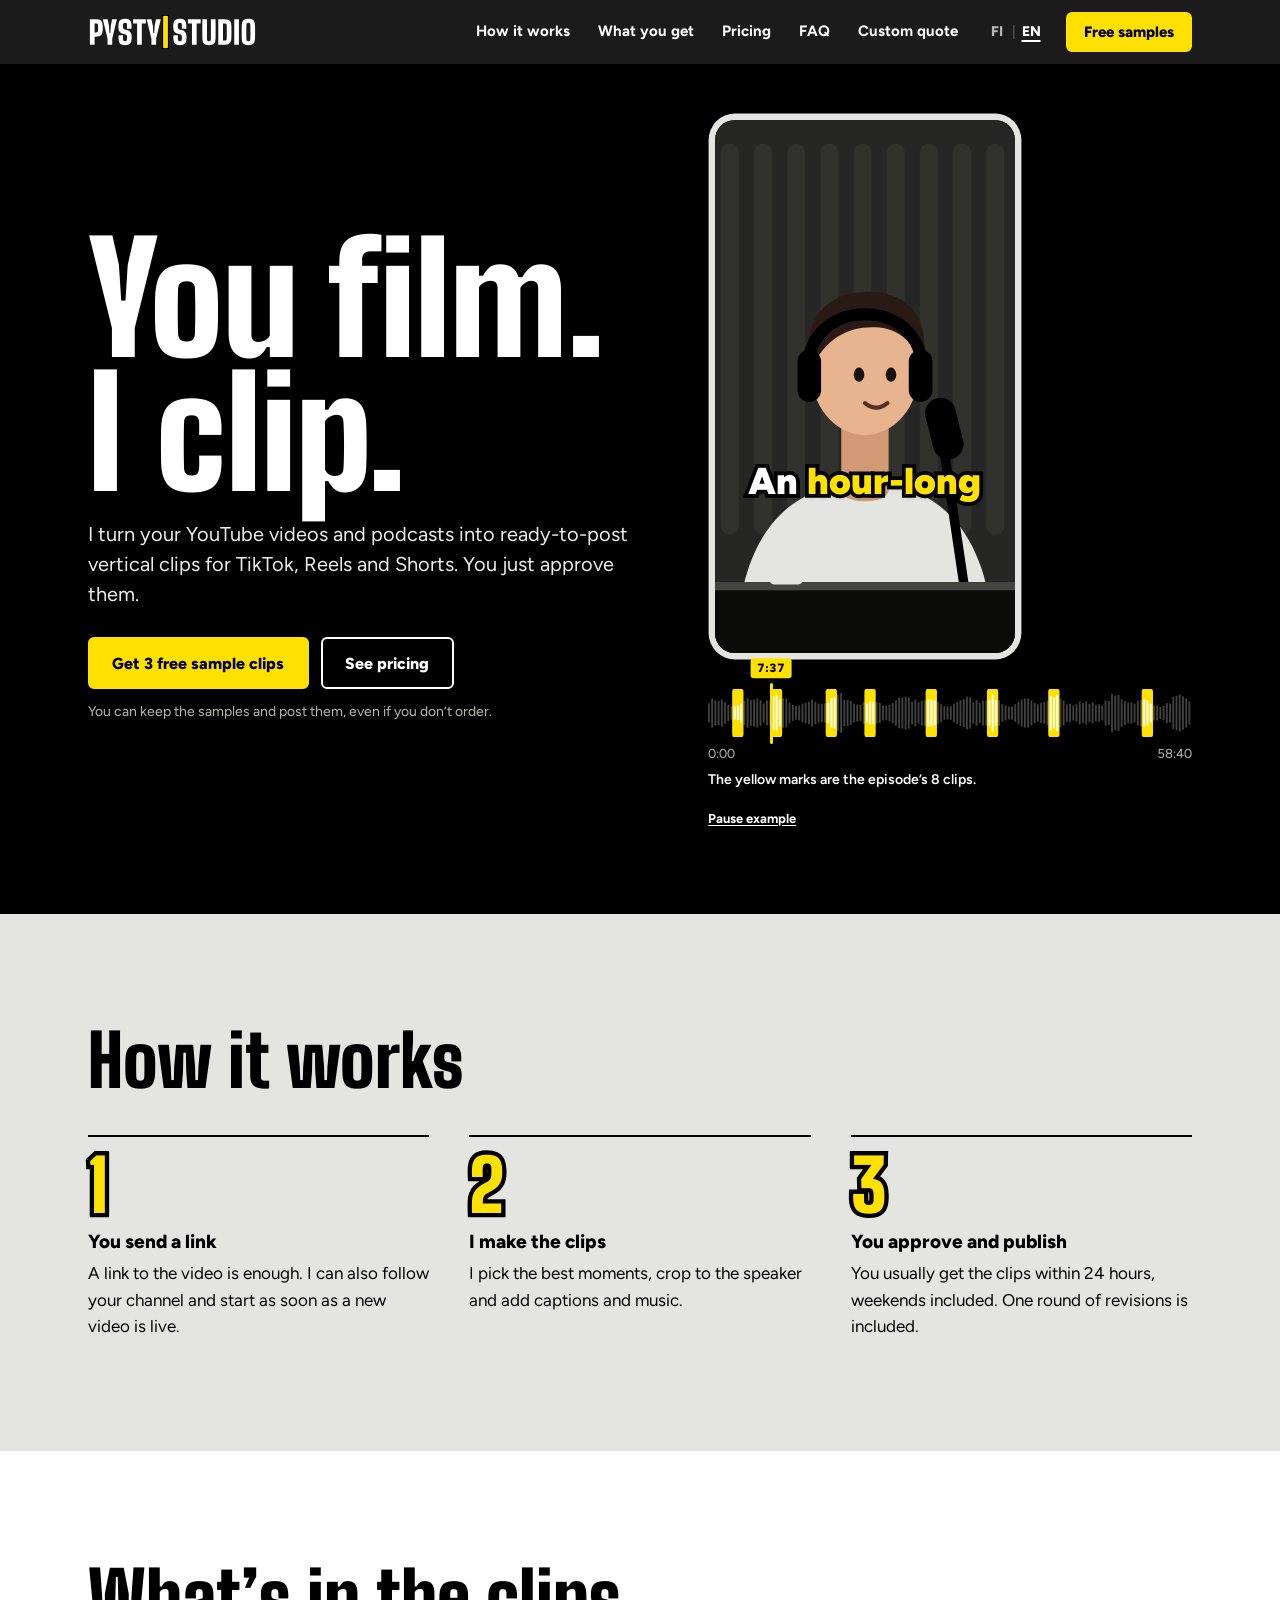
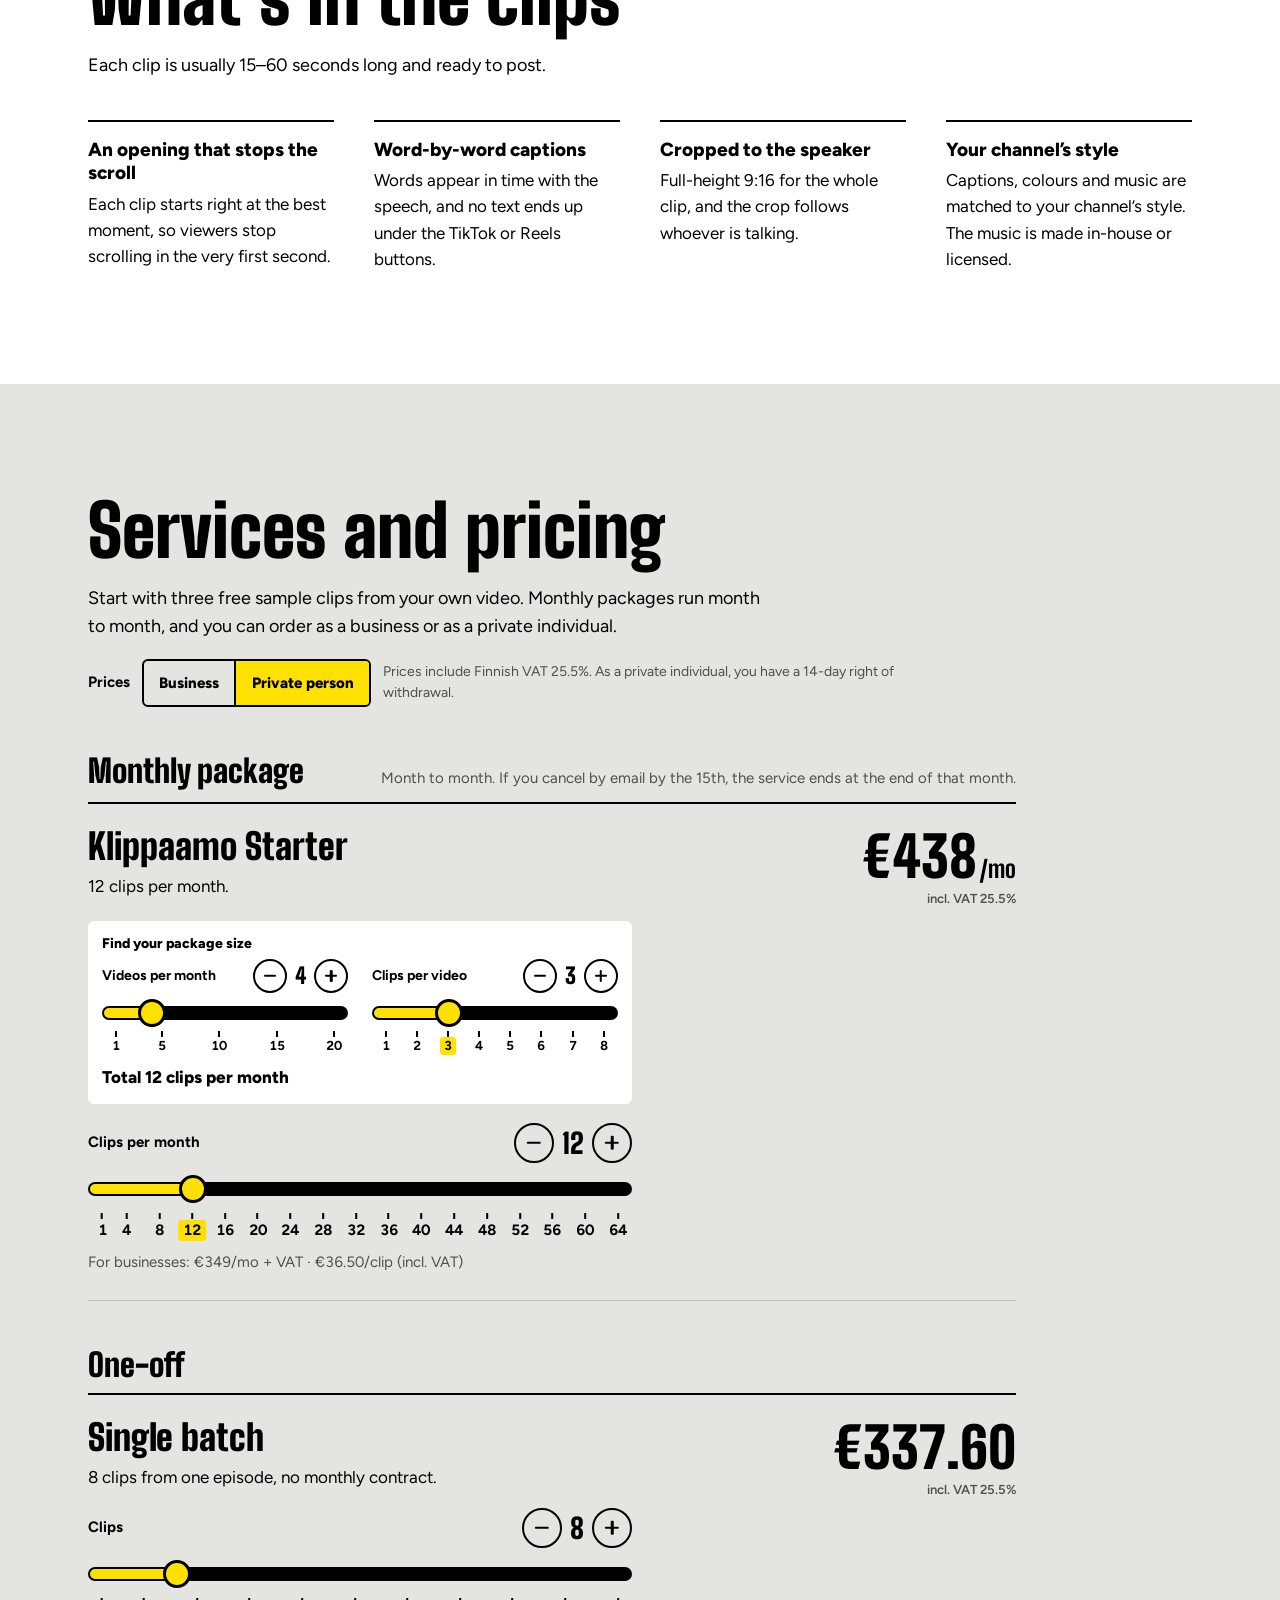
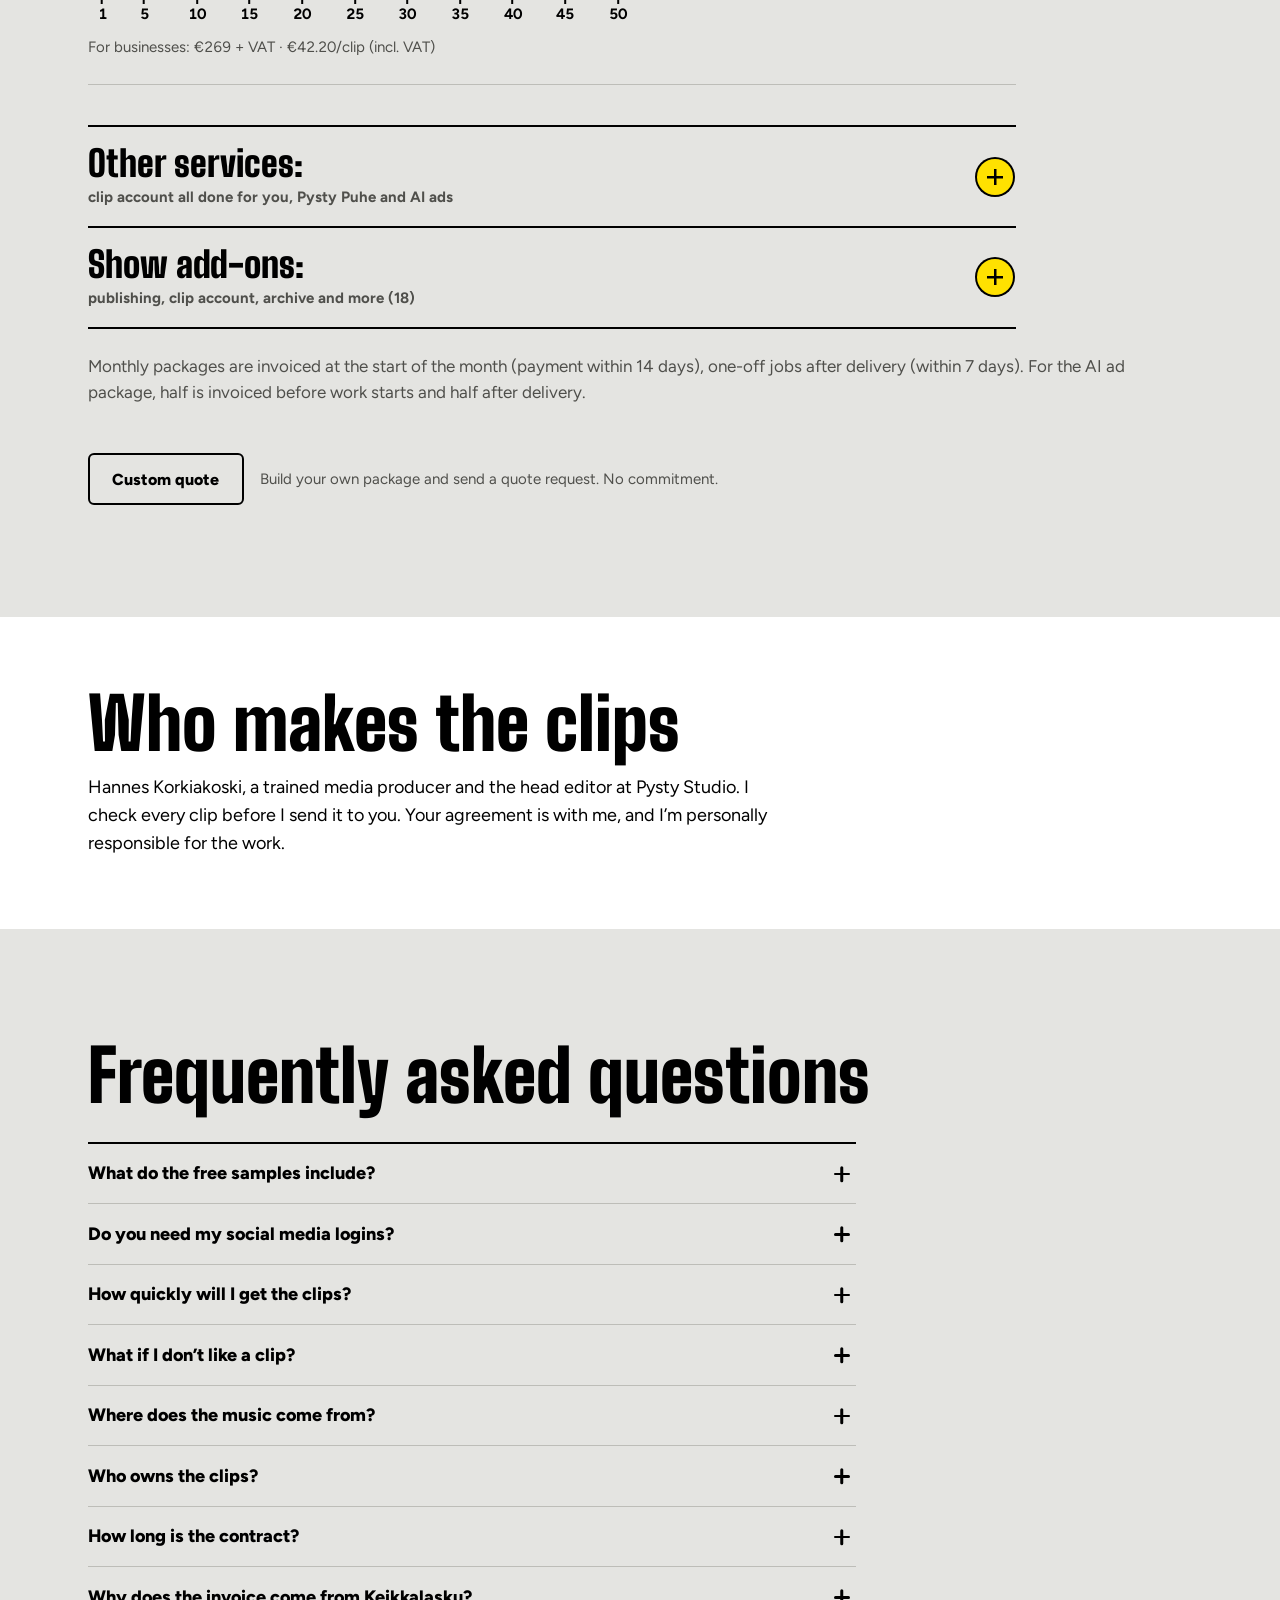
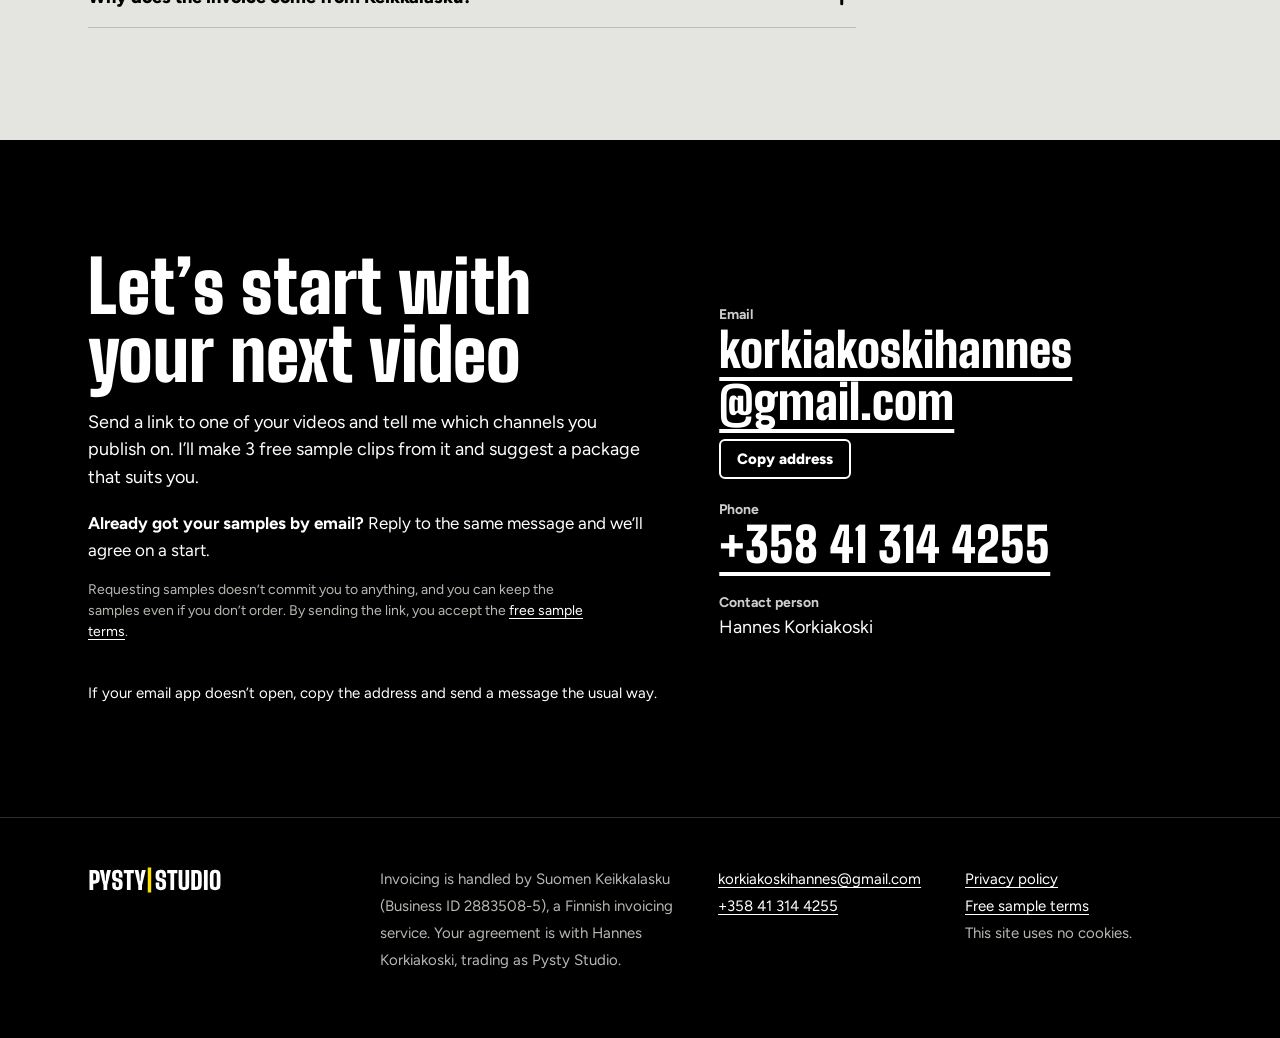
==== en/index.html @ 0f851d96 "Etusivun otsikko: Sinä kuvaat. Minä klippaan. / You film. I clip. (Hanneksen valinta); ingressi, jak" ====
<!doctype html>
<html lang="en">
<head>
  <meta charset="utf-8">
  <meta name="viewport" content="width=device-width, initial-scale=1">
  <title>Pysty Studio – vertical clips from long videos and podcasts</title>
  <meta name="description" content="Pysty Studio turns YouTube videos and podcasts into ready-to-post 9:16 clips for TikTok, Reels and Shorts. Get 3 free sample clips.">
  <!-- Hakukoneet ja somejaot. Osoitteet vaihtuvat, jos sivulle tulee oma verkkotunnus (ks. README.md). -->
  <link rel="canonical" href="https://pystystudio.fi/en/">
  <meta property="og:type" content="website">
  <meta property="og:site_name" content="Pysty Studio">
  <meta property="og:url" content="https://pystystudio.fi/en/">
  <meta property="og:title" content="Pysty Studio – you film, I clip">
  <meta property="og:description" content="Ready-to-post vertical clips from YouTube videos and podcasts for TikTok, Reels and Shorts. Get 3 free sample clips.">
  <meta property="og:locale" content="en_US">
  <meta property="og:locale:alternate" content="fi_FI">
  <meta property="og:image" content="https://pystystudio.fi/assets/jakokuva-en.png">
  <meta property="og:image:type" content="image/png">
  <meta property="og:image:width" content="1200">
  <meta property="og:image:height" content="630">
  <meta property="og:image:alt" content="Pysty Studio: You film. I clip. 3 free sample clips.">
  <meta name="twitter:card" content="summary_large_image">
  <meta name="theme-color" content="#000000">
  <!-- Kieliversiot: suomi (oletus) ja englanti. -->
  <link rel="alternate" hreflang="fi" href="https://pystystudio.fi/">
  <link rel="alternate" hreflang="en" href="https://pystystudio.fi/en/">
  <link rel="alternate" hreflang="x-default" href="https://pystystudio.fi/">
  <link rel="icon" href="../assets/apple-touch-icon.png" type="image/png" sizes="180x180">
  <link rel="icon" href="../assets/favicon.svg" type="image/svg+xml">
  <link rel="apple-touch-icon" href="../assets/apple-touch-icon.png">
  <!-- Fontit tulevat Google Fontsista. Omalle palvelimelle siirto: ks. README.md -->
  <link rel="preconnect" href="https://fonts.googleapis.com">
  <link rel="preconnect" href="https://fonts.gstatic.com" crossorigin>
  <link rel="stylesheet" href="https://fonts.googleapis.com/css2?family=Big+Shoulders+Display:wght@700..900&family=Figtree:wght@400..900&display=swap">
  <link rel="stylesheet" href="../assets/tyyli.css">
  <!-- Pystyviiva-ilme (käytössä 23.10.2026): luokka ilme-uusi sekä ../assets/ilme-uusi.css ja ilme-uusi.js.
       Avausefekti (data-intro): poistettiin 28.10.2026 ja palautettiin uusittuna 29.10.2026 (noin 1,5 s, ilme-uusi.js).
       Introa ei näytetä, jos osoitteessa on #-ankkuri tai parametreja (esim. myyntiviestin linkki), paitsi ?intro=1. -->
  <script data-polku="../assets/" data-intro>
  (function () {
    var h = document.documentElement, s = document.currentScript, p = s.getAttribute('data-polku');
    h.classList.add('ilme-uusi');
    var liike = !(window.matchMedia && window.matchMedia('(prefers-reduced-motion: reduce)').matches);
    if (liike && 'IntersectionObserver' in window) h.classList.add('ilme-animoi');
    var pakota = /[?&]intro=1(&|$)/.test(location.search);
    if (liike && s.hasAttribute('data-intro') && !location.hash && (!location.search || pakota)) {
      var nahty = false;
      try { nahty = window.localStorage.getItem('pystystudio-intro') === '1'; } catch (e) { nahty = false; }
      if (/[?&]intro=1(&|$)/.test(location.search)) nahty = false;
      if (!nahty) h.classList.add('intro-tulossa');
    }
    document.write('<link rel="stylesheet" href="' + p + 'ilme-uusi.css"><script src="' + p + 'ilme-uusi.js" defer><\/script>');
  })();
  </script>
  <script src="../assets/sivu.js" defer></script>
  <script src="../assets/hintadata.js" defer></script>
  <script src="../assets/valuutta.js" defer></script>
  <script src="../assets/hinnat.js" defer></script>
  <script src="../assets/sahkoposti.js" defer></script>
</head>
<body>
  <a class="ohituslinkki" href="#content">Skip to content</a>

  <!-- Esimerkkikuvan podcaststudio (sama kuin index.html:ssä). Värit tulevat tyyli.css:n k-alkuisista muuttujista. -->
  <svg class="svg-maaritykset" width="0" height="0" aria-hidden="true" focusable="false">
    <defs>
      <pattern id="rimat" width="56" height="900" patternUnits="userSpaceOnUse">
        <rect x="13" y="40" width="30" height="660" rx="15" style="fill:var(--k-rima)"/>
      </pattern>
    </defs>
    <symbol id="kohtaus" viewBox="0 0 1600 900">
      <rect width="1600" height="900" style="fill:var(--k-seina)"/>
      <rect width="1600" height="900" fill="url(#rimat)"/>
      <circle cx="800" cy="170" r="74" style="fill:var(--k-lamppu);opacity:.18"/>
      <circle cx="800" cy="170" r="34" style="fill:var(--k-lamppu)"/>
      <!-- Puhuja A -->
      <path d="M262 900C264 724 332 642 420 620H540C628 642 696 724 698 900Z" style="fill:var(--k-paita-a)"/>
      <path d="M440 520h80v104c0 26-80 26-80 0z" style="fill:var(--k-iho-a-varjo)"/>
      <ellipse cx="480" cy="420" rx="92" ry="112" style="fill:var(--k-iho-a)"/>
      <path d="M386 428C370 330 420 290 486 290C552 290 596 334 576 424C566 378 540 352 498 350C450 348 410 370 386 428Z" style="fill:var(--k-hius-a)"/>
      <path d="M384 424C380 296 580 296 576 424" style="fill:none;stroke:var(--k-tumma);stroke-width:20;stroke-linecap:round"/>
      <rect x="366" y="388" width="40" height="88" rx="20" style="fill:var(--k-tumma)"/>
      <rect x="554" y="388" width="40" height="88" rx="20" style="fill:var(--k-tumma)"/>
      <ellipse cx="470" cy="430" rx="9" ry="12" style="fill:var(--k-silma)"/>
      <ellipse cx="524" cy="430" rx="9" ry="12" style="fill:var(--k-silma)"/>
      <path d="M480 478q19 15 38 0" style="fill:none;stroke:var(--k-suu);stroke-width:7;stroke-linecap:round"/>
      <path d="M648 790L614 560" style="stroke:var(--k-tumma);stroke-width:16;stroke-linecap:round"/>
      <rect x="588" y="468" width="52" height="106" rx="26" transform="rotate(-14 614 521)" style="fill:var(--k-tumma)"/>
      <!-- Puhuja B -->
      <path d="M902 900C904 724 972 642 1060 620H1180C1268 642 1336 724 1338 900Z" style="fill:var(--k-paita-b)"/>
      <path d="M1080 520h80v104c0 26-80 26-80 0z" style="fill:var(--k-iho-b-varjo)"/>
      <ellipse cx="1120" cy="420" rx="92" ry="112" style="fill:var(--k-iho-b)"/>
      <path d="M1024 404C1022 306 1070 286 1120 286C1170 286 1218 306 1216 404Z" style="fill:var(--k-pipo)"/>
      <rect x="1018" y="370" width="204" height="46" rx="23" style="fill:var(--k-pipo-varjo)"/>
      <ellipse cx="1092" cy="446" rx="9" ry="12" style="fill:var(--k-silma)"/>
      <ellipse cx="1146" cy="446" rx="9" ry="12" style="fill:var(--k-silma)"/>
      <path d="M1100 490q19 15 38 0" style="fill:none;stroke:var(--k-suu);stroke-width:7;stroke-linecap:round"/>
      <path d="M952 790L986 560" style="stroke:var(--k-tumma);stroke-width:16;stroke-linecap:round"/>
      <rect x="960" y="468" width="52" height="106" rx="26" transform="rotate(14 986 521)" style="fill:var(--k-tumma)"/>
      <!-- Pöytä -->
      <rect y="780" width="1600" height="120" style="fill:var(--k-poyta)"/>
      <rect y="780" width="1600" height="14" style="fill:var(--k-poyta-reuna)"/>
      <rect x="318" y="722" width="58" height="62" rx="9" style="fill:var(--k-muki)"/>
      <rect x="1226" y="722" width="58" height="62" rx="9" style="fill:var(--k-muki)"/>
    </symbol>
  </svg>

  <header class="ylapalkki">
    <div class="kehys ylapalkki-sisalto">
      <a class="logo" href="index.html" aria-label="Pysty Studio, home">
        <img class="logo-vaalea" src="../assets/logo.svg" alt="Pysty Studio" width="537" height="121">
        <img class="logo-tumma" src="../assets/logo-tumma.svg" alt="" width="537" height="112">
      </a>
      <!-- Kapealla näytöllä (alle 56em) päävalikko avautuu Menu-napista (sivu.js), ja kielivalinta on valikon lopussa.
           Ilman JavaScriptiä nappi on piilossa ja yläpalkki on kuten ennen. -->
      <nav class="paavalikko" id="paavalikko" aria-label="Main menu">
        <a href="#how-it-works">How it works</a>
        <a href="#clips">What you get</a>
        <a href="#pricing">Pricing</a>
        <a href="#faq">FAQ</a>
        <a class="paavalikko-tarjous" href="quote.html" data-tarjouslinkki>Custom quote</a>
        <span class="paavalikko-kielet">
          <a href="../index.html" lang="fi" hreflang="fi" aria-label="FI – suomeksi" data-kielilinkki>FI</a>
          <a href="index.html" lang="en" hreflang="en" aria-current="page" aria-label="EN – in English">EN</a>
        </span>
      </nav>
      <nav class="kielet" aria-label="Kieli – Language">
        <a href="../index.html" lang="fi" hreflang="fi" aria-label="FI – suomeksi" data-kielilinkki>FI</a>
        <span class="kielet-vali" aria-hidden="true">|</span>
        <a href="index.html" lang="en" hreflang="en" aria-current="page" aria-label="EN – in English">EN</a>
      </nav>
      <a class="nappi nappi-ensisijainen nappi-pieni" href="#contact">Free samples</a>
      <button class="valikko-nappi" type="button" aria-expanded="false" aria-controls="paavalikko" hidden>
        <span class="valikko-kuvake" aria-hidden="true"></span><span class="piilotettu">Menu</span>
      </button>
    </div>
  </header>

  <main id="content">
    <section class="hero" aria-labelledby="hero-heading">
      <div class="kehys hero-ruudukko">
        <div class="hero-teksti">
          <h1 id="hero-heading"><span>You film.</span> <span>I clip.</span></h1>
          <p class="ingressi">I turn your YouTube videos and podcasts into ready-to-post vertical clips for TikTok, Reels and Shorts. You just approve them.</p>
          <div class="toiminnot">
            <a class="nappi nappi-ensisijainen" href="mailto:korkiakoskihannes@gmail.com?subject=Free%20sample%20clips&amp;body=Hi%20Hannes%2C%0A%0AI%E2%80%99d%20like%203%20free%20sample%20clips.%0A%0ALink%20to%20the%20video%20or%20episode%3A%20%0AChannel%20name%20or%20link%3A%20%0AWhere%20I%20publish%20(TikTok%2C%20Instagram%20Reels%2C%20YouTube%20Shorts)%3A%20%0A%0AWishes%20(optional)%3A%0A-%20Moments%20I%E2%80%99d%20like%20clipped%20(timestamps)%3A%20%0A-%20Style%20(caption%20colours%2C%20font%2C%20music)%3A%20%0A-%20Who%20the%20channel%20is%20for%3A%20%0A%0AName%3A%20%0ACompany%20and%20VAT%20number%20(if%20any)%3A%20%0A%0AI%20accept%20the%20sample%20terms%3A%20https%3A%2F%2Fpystystudio.fi%2Fen%2Fsamples.html%0A">Get 3 free sample clips</a>
            <a class="nappi nappi-toissijainen" href="#pricing">See pricing</a>
          </div>
          <p class="pienteksti">You can keep the samples and post them, even if you don’t order.</p>
        </div>

        <figure class="demo" data-demo data-puhuja="a">
          <div class="demo-rivi">
            <div class="klippi" aria-hidden="true">
              <div class="klippi-sisalto" data-puhuja="a">
                <svg class="kohtaus" viewBox="0 0 1600 900" aria-hidden="true" focusable="false"><use href="#kohtaus"/></svg>
                <p class="tekstitys" aria-hidden="true">becomes eight clips.</p>
              </div>
            </div>
          </div>
          <!-- Jakson aikajana: keltainen kursori kelaa kohtaan, josta puhelimen klippi on tehty (sivu.js). -->
          <figure class="aikajana">
            <div class="aikajana-rata">
              <svg class="aikajana-aalto" viewBox="0 0 1200 60" preserveAspectRatio="none" aria-hidden="true" focusable="false">
                <defs>
                  <clipPath id="klippikohdat">
                    <rect x="62" width="24" height="60"/><rect x="158" width="24" height="60"/>
                    <rect x="294" width="24" height="60"/><rect x="390" width="24" height="60"/>
                    <rect x="542" width="24" height="60"/><rect x="694" width="24" height="60"/>
                    <rect x="846" width="24" height="60"/><rect x="1078" width="24" height="60"/>
                  </clipPath>
                  <path id="aalto" d="M0 18.0h4.5v24h-4.5zM8 12.0h4.5v36h-4.5zM16 14.5h4.5v31h-4.5zM24 15.0h4.5v30h-4.5zM32 13.0h4.5v34h-4.5zM40 16.5h4.5v27h-4.5zM48 20.0h4.5v20h-4.5zM56 21.5h4.5v17h-4.5zM64 22.0h4.5v16h-4.5zM72 21.0h4.5v18h-4.5zM80 18.0h4.5v24h-4.5zM88 15.0h4.5v30h-4.5zM96 11.5h4.5v37h-4.5zM104 14.0h4.5v32h-4.5zM112 13.0h4.5v34h-4.5zM120 12.0h4.5v36h-4.5zM128 14.0h4.5v32h-4.5zM136 18.0h4.5v24h-4.5zM144 14.5h4.5v31h-4.5zM152 14.0h4.5v32h-4.5zM160 9.0h4.5v42h-4.5zM168 8.0h4.5v44h-4.5zM176 13.5h4.5v33h-4.5zM184 11.5h4.5v37h-4.5zM192 12.0h4.5v36h-4.5zM200 17.0h4.5v26h-4.5zM208 20.0h4.5v20h-4.5zM216 21.5h4.5v17h-4.5zM224 20.5h4.5v19h-4.5zM232 18.5h4.5v23h-4.5zM240 17.5h4.5v25h-4.5zM248 16.0h4.5v28h-4.5zM256 13.0h4.5v34h-4.5zM264 16.0h4.5v28h-4.5zM272 18.0h4.5v24h-4.5zM280 18.5h4.5v23h-4.5zM288 18.0h4.5v24h-4.5zM296 17.5h4.5v25h-4.5zM304 11.5h4.5v37h-4.5zM312 11.0h4.5v38h-4.5zM320 7.5h4.5v45h-4.5zM328 5.0h4.5v50h-4.5zM336 13.5h4.5v33h-4.5zM344 13.5h4.5v33h-4.5zM352 15.0h4.5v30h-4.5zM360 18.0h4.5v24h-4.5zM368 19.5h4.5v21h-4.5zM376 20.0h4.5v20h-4.5zM384 16.5h4.5v27h-4.5zM392 18.5h4.5v23h-4.5zM400 16.0h4.5v28h-4.5zM408 16.5h4.5v27h-4.5zM416 16.5h4.5v27h-4.5zM424 17.5h4.5v25h-4.5zM432 20.5h4.5v19h-4.5zM440 21.0h4.5v18h-4.5zM448 19.5h4.5v21h-4.5zM456 17.5h4.5v25h-4.5zM464 14.0h4.5v32h-4.5zM472 11.0h4.5v38h-4.5zM480 10.5h4.5v39h-4.5zM488 9.5h4.5v41h-4.5zM496 10.5h4.5v39h-4.5zM504 15.5h4.5v29h-4.5zM512 13.5h4.5v33h-4.5zM520 16.5h4.5v27h-4.5zM528 14.5h4.5v31h-4.5zM536 14.0h4.5v32h-4.5zM544 13.0h4.5v34h-4.5zM552 13.5h4.5v33h-4.5zM560 14.5h4.5v31h-4.5zM568 16.0h4.5v28h-4.5zM576 18.5h4.5v23h-4.5zM584 21.5h4.5v17h-4.5zM592 22.0h4.5v16h-4.5zM600 21.5h4.5v17h-4.5zM608 18.5h4.5v23h-4.5zM616 16.5h4.5v27h-4.5zM624 14.0h4.5v32h-4.5zM632 12.5h4.5v35h-4.5zM640 9.5h4.5v41h-4.5zM648 10.5h4.5v39h-4.5zM656 16.5h4.5v27h-4.5zM664 14.0h4.5v32h-4.5zM672 17.5h4.5v25h-4.5zM680 14.5h4.5v31h-4.5zM688 14.5h4.5v31h-4.5zM696 14.0h4.5v32h-4.5zM704 7.0h4.5v46h-4.5zM712 14.0h4.5v32h-4.5zM720 14.0h4.5v32h-4.5zM728 19.0h4.5v22h-4.5zM736 20.5h4.5v19h-4.5zM744 22.0h4.5v16h-4.5zM752 22.0h4.5v16h-4.5zM760 19.0h4.5v22h-4.5zM768 16.0h4.5v28h-4.5zM776 13.0h4.5v34h-4.5zM784 12.0h4.5v36h-4.5zM792 12.0h4.5v36h-4.5zM800 14.5h4.5v31h-4.5zM808 17.5h4.5v25h-4.5zM816 19.0h4.5v22h-4.5zM824 17.5h4.5v25h-4.5zM832 16.5h4.5v27h-4.5zM840 15.0h4.5v30h-4.5zM848 8.5h4.5v43h-4.5zM856 11.0h4.5v38h-4.5zM864 7.5h4.5v45h-4.5zM872 12.0h4.5v36h-4.5zM880 14.5h4.5v31h-4.5zM888 19.0h4.5v22h-4.5zM896 18.5h4.5v23h-4.5zM904 20.5h4.5v19h-4.5zM912 19.0h4.5v22h-4.5zM920 15.5h4.5v29h-4.5zM928 17.5h4.5v25h-4.5zM936 15.5h4.5v29h-4.5zM944 18.5h4.5v23h-4.5zM952 17.0h4.5v26h-4.5zM960 19.5h4.5v21h-4.5zM968 19.0h4.5v22h-4.5zM976 20.5h4.5v19h-4.5zM984 14.5h4.5v31h-4.5zM992 15.0h4.5v30h-4.5zM1000 6.5h4.5v47h-4.5zM1008 8.5h4.5v43h-4.5zM1016 7.5h4.5v45h-4.5zM1024 13.0h4.5v34h-4.5zM1032 15.0h4.5v30h-4.5zM1040 17.0h4.5v26h-4.5zM1048 16.5h4.5v27h-4.5zM1056 18.5h4.5v23h-4.5zM1064 14.5h4.5v31h-4.5zM1072 13.5h4.5v33h-4.5zM1080 13.0h4.5v34h-4.5zM1088 14.5h4.5v31h-4.5zM1096 18.5h4.5v23h-4.5zM1104 20.5h4.5v19h-4.5zM1112 20.5h4.5v19h-4.5zM1120 22.5h4.5v15h-4.5zM1128 21.0h4.5v18h-4.5zM1136 17.5h4.5v25h-4.5zM1144 18.0h4.5v24h-4.5zM1152 10.0h4.5v40h-4.5zM1160 8.5h4.5v43h-4.5zM1168 7.0h4.5v46h-4.5zM1176 9.0h4.5v42h-4.5zM1184 12.0h4.5v36h-4.5zM1192 15.5h4.5v29h-4.5z"/>
                </defs>
                <g class="aikajana-kohdat">
                  <rect x="60" y="0" width="28" height="60" rx="4"/><rect x="156" y="0" width="28" height="60" rx="4"/>
                  <rect x="292" y="0" width="28" height="60" rx="4"/><rect x="388" y="0" width="28" height="60" rx="4"/>
                  <rect x="540" y="0" width="28" height="60" rx="4"/><rect x="692" y="0" width="28" height="60" rx="4"/>
                  <rect x="844" y="0" width="28" height="60" rx="4"/><rect x="1076" y="0" width="28" height="60" rx="4"/>
                </g>
                <use href="#aalto" class="aikajana-puhe"/>
                <use href="#aalto" class="aikajana-valitut" clip-path="url(#klippikohdat)"/>
              </svg>
              <span class="aikajana-kursori" aria-hidden="true" hidden><span class="aikajana-aika">0:00</span></span>
            </div>
            <div class="aikajana-ajat" aria-hidden="true"><span>0:00</span><span>58:40</span></div>
            <figcaption>The yellow marks are the episode’s 8 clips.</figcaption>
          </figure>
          <button class="demo-tauko" type="button" hidden>Pause example</button>
          <figcaption class="piilotettu">Example: a podcast frame is cropped vertically around the speaker, and the captions appear word by word.</figcaption>
        </figure>
      </div>
    </section>

    <section id="how-it-works" class="osio" aria-labelledby="steps-heading">
      <div class="kehys">
        <h2 id="steps-heading">How it works</h2>
        <ol class="vaiheet">
          <li>
            <h3>You send a link</h3>
            <p>A link to the video is enough. I can also follow your channel and start as soon as a new video is live.</p>
          </li>
          <li>
            <h3>I make the clips</h3>
            <p>I pick the best moments, crop to the speaker and add captions and music.</p>
          </li>
          <li>
            <h3>You approve and publish</h3>
            <p>You usually get the clips within 24 hours, weekends included. One round of revisions is included.</p>
          </li>
        </ol>
      </div>
    </section>

    <section id="clips" class="osio osio-pinta" aria-labelledby="clips-heading">
      <div class="kehys">
        <h2 id="clips-heading">What’s in the clips</h2>
        <p class="johdanto">Each clip is usually 15–60 seconds long and ready to post.</p>
        <!-- Kevennetty 28.10.2026 (sama kuin suomenkielisellä sivulla): kaavio ja tekniset luvut pois, neljä asiaa lyhyesti. -->
        <ul class="ominaisuudet ominaisuudet-tiivis">
          <li>
            <h3>An opening that stops the scroll</h3>
            <p>Each clip starts right at the best moment, so viewers stop scrolling in the very first second.</p>
          </li>
          <li>
            <h3>Word-by-word captions</h3>
            <p>Words appear in time with the speech, and no text ends up under the TikTok or Reels buttons.</p>
          </li>
          <li>
            <h3>Cropped to the speaker</h3>
            <p>Full-height 9:16 for the whole clip, and the crop follows whoever is talking.</p>
          </li>
          <li>
            <h3>Your channel’s style</h3>
            <p>Captions, colours and music are matched to your channel’s style. The music is made in-house or licensed.</p>
          </li>
        </ul>
      </div>
    </section>

    <section id="pricing" class="osio" aria-labelledby="pricing-heading">
      <div class="kehys">
        <h2 id="pricing-heading">Services and pricing</h2>
        <p class="johdanto">Start with three free sample clips from your own video. Monthly packages run month to month, and you can order as a business or as a private individual.</p>

        <!-- Hintatapa Private person | Business (assets/hinnat.js), sama kuin suomenkielisellä sivulla (29.10.2026, Hanneksen päätös:
             englanninkielinen sivu myös yksityishenkilöille). Oletus on yksityishenkilö, ja ?hinnat=yritys avaa yrityksen hinnat.
             Ilman JavaScriptiä valitsin on piilossa, ja hinnat näytetään alv 0 % (+ VAT). -->
        <div class="valuutta" data-hintatapa-valitsin hidden>
          <span class="valuutta-otsikko" id="hintatapa-otsikko">Prices</span>
          <div class="valuutta-napit" role="group" aria-labelledby="hintatapa-otsikko">
            <button type="button" data-hintatapa-nappi="yritys" aria-pressed="false">Business</button>
            <button type="button" data-hintatapa-nappi="kuluttaja" aria-pressed="true">Private person</button>
          </div>
          <p class="valuutta-huomio" data-hintatapa-huomio data-kuluttaja="Prices include Finnish VAT 25.5%. As a private individual, you have a 14-day right of withdrawal." data-yritys="Prices exclude VAT. Finnish businesses: VAT 25.5% is added. EU businesses with a valid VAT number: 0% VAT (reverse charge). Businesses outside the EU: 0% VAT."></p>
          <p class="piilotettu" data-hintatapa-ilmoitus aria-live="polite"></p>
        </div>

        <!-- Hintavivut palautettu 28.10.2026 (Hanneksen pyyntö: vipu oli kivemman näköinen kuin pakettikortit). Klippaamossa koot 4–64,
             videoita 1–20 ja klippiä per video 1–8 kuten tarjoussivulla. Kapealla porrasrivillä näkyvät vain data-avain-numerot.
             Hintasäätimet: hinnat ovat tiedostossa ../assets/hintadata.js (data-saadin kertoo, mikä palvelu).
             Portaat (n) ja portaiden omat nimet ovat kortin data-portaat-attribuutissa. Ilman JavaScriptiä näkyy oletusporras,
             joten kortin teksteissä on oletusportaan luvut. Muutos: päivitä hintadata.js ja oletusportaan tekstit
             sekä tähän että ../index.html-tiedostoon. Kiinteät hinnat: data-hinta="nimi" (hintadata.js, kiinteat).
             Säätimissä on autocomplete="off" (Takaisin-nappi, ks. hinnat.js). -->

        <div class="hintaryhma">
          <div class="hintaryhma-otsikko">
            <h3>Monthly package</h3>
            <p>Month to month. If you cancel by email by the 15th, the service ends at the end of that month.</p>
          </div>
          <ul class="hinnasto">
            <li class="hintarivi saadinrivi" data-saadin="klippaamo" data-nimi="Klippaamo" data-malli="{n} {yksikko} per month." data-yksikko="clip|clips" data-per="clip" data-kk data-oletus="11"
                data-portaat='[{"n":1},{"n":2},{"n":3},{"n":4},{"n":5},{"n":6},{"n":7},{"n":8},{"n":9},{"n":10},{"n":11},{"n":12,"nimi":"Klippaamo Starter"},{"n":13},{"n":14},{"n":15},{"n":16},{"n":17},{"n":18},{"n":19},{"n":20},{"n":21},{"n":22},{"n":23},{"n":24,"nimi":"Klippaamo Pro","lisa":"+ ready-to-use post copy for every clip"},{"n":25,"nimi":"Klippaamo Pro","lisa":"+ ready-to-use post copy for every clip"},{"n":26,"nimi":"Klippaamo Pro","lisa":"+ ready-to-use post copy for every clip"},{"n":27,"nimi":"Klippaamo Pro","lisa":"+ ready-to-use post copy for every clip"},{"n":28,"nimi":"Klippaamo Pro","lisa":"+ ready-to-use post copy for every clip"},{"n":29,"nimi":"Klippaamo Pro","lisa":"+ ready-to-use post copy for every clip"},{"n":30,"nimi":"Klippaamo Pro","lisa":"+ ready-to-use post copy for every clip"},{"n":31,"nimi":"Klippaamo Pro","lisa":"+ ready-to-use post copy for every clip"},{"n":32,"nimi":"Klippaamo Pro","lisa":"+ ready-to-use post copy for every clip"},{"n":33,"nimi":"Klippaamo Pro","lisa":"+ ready-to-use post copy for every clip"},{"n":34,"nimi":"Klippaamo Pro","lisa":"+ ready-to-use post copy for every clip"},{"n":35,"nimi":"Klippaamo Pro","lisa":"+ ready-to-use post copy for every clip"},{"n":36,"nimi":"Klippaamo Pro","lisa":"+ ready-to-use post copy for every clip"},{"n":37,"nimi":"Klippaamo Pro","lisa":"+ ready-to-use post copy for every clip"},{"n":38,"nimi":"Klippaamo Pro","lisa":"+ ready-to-use post copy for every clip"},{"n":39,"nimi":"Klippaamo Pro","lisa":"+ ready-to-use post copy for every clip"},{"n":40,"nimi":"Klippaamo Pro","lisa":"+ ready-to-use post copy for every clip"},{"n":41,"nimi":"Klippaamo Pro","lisa":"+ ready-to-use post copy for every clip"},{"n":42,"nimi":"Klippaamo Pro","lisa":"+ ready-to-use post copy for every clip"},{"n":43,"nimi":"Klippaamo Pro","lisa":"+ ready-to-use post copy for every clip"},{"n":44,"nimi":"Klippaamo Pro","lisa":"+ ready-to-use post copy for every clip"},{"n":45,"nimi":"Klippaamo Pro","lisa":"+ ready-to-use post copy for every clip"},{"n":46,"nimi":"Klippaamo Pro","lisa":"+ ready-to-use post copy for every clip"},{"n":47,"nimi":"Klippaamo Pro","lisa":"+ ready-to-use post copy for every clip"},{"n":48,"nimi":"Klippaamo Pro","lisa":"+ ready-to-use post copy for every clip"},{"n":49,"nimi":"Klippaamo Pro","lisa":"+ ready-to-use post copy for every clip"},{"n":50,"nimi":"Klippaamo Pro","lisa":"+ ready-to-use post copy for every clip"},{"n":51,"nimi":"Klippaamo Pro","lisa":"+ ready-to-use post copy for every clip"},{"n":52,"nimi":"Klippaamo Pro","lisa":"+ ready-to-use post copy for every clip"},{"n":53,"nimi":"Klippaamo Pro","lisa":"+ ready-to-use post copy for every clip"},{"n":54,"nimi":"Klippaamo Pro","lisa":"+ ready-to-use post copy for every clip"},{"n":55,"nimi":"Klippaamo Pro","lisa":"+ ready-to-use post copy for every clip"},{"n":56,"nimi":"Klippaamo Pro","lisa":"+ ready-to-use post copy for every clip"},{"n":57,"nimi":"Klippaamo Pro","lisa":"+ ready-to-use post copy for every clip"},{"n":58,"nimi":"Klippaamo Pro","lisa":"+ ready-to-use post copy for every clip"},{"n":59,"nimi":"Klippaamo Pro","lisa":"+ ready-to-use post copy for every clip"},{"n":60,"nimi":"Klippaamo Pro","lisa":"+ ready-to-use post copy for every clip"},{"n":61,"nimi":"Klippaamo Pro","lisa":"+ ready-to-use post copy for every clip"},{"n":62,"nimi":"Klippaamo Pro","lisa":"+ ready-to-use post copy for every clip"},{"n":63,"nimi":"Klippaamo Pro","lisa":"+ ready-to-use post copy for every clip"},{"n":64,"nimi":"Klippaamo Pro","lisa":"+ ready-to-use post copy for every clip"}]'>
              <div>
                <h4 data-nimi>Klippaamo Starter</h4>
                <p data-kuvaus>12 clips per month.</p>
              </div>
              <p class="hinta"><span class="summa" data-summa>€349</span><span class="jakso">/mo</span><span class="alv">+ VAT</span></p>
              <div class="saadin" hidden>
                <!-- Apusäätimet: videoita × klippiä per video siirtää pakettisäätimen pienimpään riittävään portaaseen.
                     data-arvot = säätimen arvot, data-oletus = oletusarvon järjestysnumero (0 = ensimmäinen). -->
                <div class="apusaatimet" data-apusaatimet role="group" aria-labelledby="helper-heading" hidden>
                  <p class="apu-otsikko" id="helper-heading">Find your package size</p>
                  <div class="apusaadin">
                    <div class="saadin-otsikko"><label for="slider-videos">Videos per month</label><span class="saadin-arvo" data-apu-arvo="videot" aria-hidden="true">4</span></div>
                    <input class="saadin-input" type="range" id="slider-videos" min="0" max="19" step="1" value="3" autocomplete="off" data-apu="videot" data-arvot="[1,2,3,4,5,6,7,8,9,10,11,12,13,14,15,16,17,18,19,20]" data-oletus="3">
                    <div class="portaat portaat-tiheat" aria-hidden="true" style="--n:20"><span style="--i:0" data-i="0" data-avain>1</span><span style="--i:1" data-i="1">2</span><span style="--i:2" data-i="2">3</span><span style="--i:3" data-i="3">4</span><span style="--i:4" data-i="4" data-avain>5</span><span style="--i:5" data-i="5">6</span><span style="--i:6" data-i="6">7</span><span style="--i:7" data-i="7">8</span><span style="--i:8" data-i="8">9</span><span style="--i:9" data-i="9" data-avain>10</span><span style="--i:10" data-i="10">11</span><span style="--i:11" data-i="11">12</span><span style="--i:12" data-i="12">13</span><span style="--i:13" data-i="13">14</span><span style="--i:14" data-i="14" data-avain>15</span><span style="--i:15" data-i="15">16</span><span style="--i:16" data-i="16">17</span><span style="--i:17" data-i="17">18</span><span style="--i:18" data-i="18">19</span><span style="--i:19" data-i="19" data-avain>20</span></div>
                  </div>
                  <div class="apusaadin">
                    <div class="saadin-otsikko"><label for="slider-per-video">Clips per video</label><span class="saadin-arvo" data-apu-arvo="per" aria-hidden="true">3</span></div>
                    <input class="saadin-input" type="range" id="slider-per-video" min="0" max="7" step="1" value="2" autocomplete="off" data-apu="per" data-arvot="[1,2,3,4,5,6,7,8]" data-oletus="2">
                    <div class="portaat" aria-hidden="true" style="--n:8"><span style="--i:0" data-i="0">1</span><span style="--i:1" data-i="1">2</span><span style="--i:2" data-i="2">3</span><span style="--i:3" data-i="3">4</span><span style="--i:4" data-i="4">5</span><span style="--i:5" data-i="5">6</span><span style="--i:6" data-i="6">7</span><span style="--i:7" data-i="7">8</span></div>
                  </div>
                  <div class="apu-tulos">
                    <p class="apu-yhteensa" data-apu-yhteensa>Total 12 clips per month</p>
                    <p class="apu-viesti" data-apu-viesti hidden><span data-apu-viesti-teksti></span> <a data-apu-tarjous href="mailto:korkiakoskihannes@gmail.com?subject=Quote%20request%3A%20more%20than%2064%20clips%20a%20month&amp;body=Hi%2C%0A%0AVideos%20per%20month%3A%20%0AClips%20per%20video%3A%20%0AChannel%3A%20%0A" hidden>Ask for a quote</a></p>
                    <p class="piilotettu" data-apu-ilmoitus aria-live="polite"></p>
                  </div>
                </div>
                <div class="saadin-otsikko"><label for="slider-monthly">Clips per month</label><span class="saadin-arvo" data-arvo aria-hidden="true">12</span></div>
                <input class="saadin-input" type="range" id="slider-monthly" min="0" max="63" step="1" value="11" autocomplete="off">
                <div class="portaat portaat-tiheat" aria-hidden="true" style="--n:64"><span style="--i:0" data-i="0" data-avain>1</span><span style="--i:1" data-i="1">2</span><span style="--i:2" data-i="2">3</span><span style="--i:3" data-i="3" data-avain-leve>4</span><span style="--i:4" data-i="4">5</span><span style="--i:5" data-i="5">6</span><span style="--i:6" data-i="6">7</span><span style="--i:7" data-i="7" data-avain-leve>8</span><span style="--i:8" data-i="8">9</span><span style="--i:9" data-i="9">10</span><span style="--i:10" data-i="10">11</span><span style="--i:11" data-i="11" data-avain-leve>12</span><span style="--i:12" data-i="12">13</span><span style="--i:13" data-i="13">14</span><span style="--i:14" data-i="14">15</span><span style="--i:15" data-i="15" data-avain>16</span><span style="--i:16" data-i="16">17</span><span style="--i:17" data-i="17">18</span><span style="--i:18" data-i="18">19</span><span style="--i:19" data-i="19" data-avain-leve>20</span><span style="--i:20" data-i="20">21</span><span style="--i:21" data-i="21">22</span><span style="--i:22" data-i="22">23</span><span style="--i:23" data-i="23" data-avain-leve>24</span><span style="--i:24" data-i="24">25</span><span style="--i:25" data-i="25">26</span><span style="--i:26" data-i="26">27</span><span style="--i:27" data-i="27" data-avain-leve>28</span><span style="--i:28" data-i="28">29</span><span style="--i:29" data-i="29">30</span><span style="--i:30" data-i="30">31</span><span style="--i:31" data-i="31" data-avain>32</span><span style="--i:32" data-i="32">33</span><span style="--i:33" data-i="33">34</span><span style="--i:34" data-i="34">35</span><span style="--i:35" data-i="35" data-avain-leve>36</span><span style="--i:36" data-i="36">37</span><span style="--i:37" data-i="37">38</span><span style="--i:38" data-i="38">39</span><span style="--i:39" data-i="39" data-avain-leve>40</span><span style="--i:40" data-i="40">41</span><span style="--i:41" data-i="41">42</span><span style="--i:42" data-i="42">43</span><span style="--i:43" data-i="43" data-avain-leve>44</span><span style="--i:44" data-i="44">45</span><span style="--i:45" data-i="45">46</span><span style="--i:46" data-i="46">47</span><span style="--i:47" data-i="47" data-avain>48</span><span style="--i:48" data-i="48">49</span><span style="--i:49" data-i="49">50</span><span style="--i:50" data-i="50">51</span><span style="--i:51" data-i="51" data-avain-leve>52</span><span style="--i:52" data-i="52">53</span><span style="--i:53" data-i="53">54</span><span style="--i:54" data-i="54">55</span><span style="--i:55" data-i="55" data-avain-leve>56</span><span style="--i:56" data-i="56">57</span><span style="--i:57" data-i="57">58</span><span style="--i:58" data-i="58">59</span><span style="--i:59" data-i="59" data-avain-leve>60</span><span style="--i:60" data-i="60">61</span><span style="--i:61" data-i="61">62</span><span style="--i:62" data-i="62">63</span><span style="--i:63" data-i="63" data-avain>64</span></div>
              </div>
              <p class="saadin-lisa" data-lisa hidden></p>
              <p class="saadin-yhteenveto" data-yhteenveto>Incl. Finnish VAT 25.5%: €438/mo · €29.08/clip (excl. VAT)</p>
            </li>
          </ul>
        </div>

        <div class="hintaryhma">
          <div class="hintaryhma-otsikko">
            <h3>One-off</h3>
          </div>
          <ul class="hinnasto">
            <li class="hintarivi saadinrivi" data-saadin="kertaera" data-nimi="Single batch" data-malli="{n} {yksikko} from one episode, no monthly contract." data-yksikko="clip|clips" data-per="clip" data-oletus="7"
                data-portaat='[{"n":1},{"n":2},{"n":3},{"n":4},{"n":5},{"n":6},{"n":7},{"n":8},{"n":9},{"n":10},{"n":11},{"n":12},{"n":13},{"n":14},{"n":15},{"n":16},{"n":17},{"n":18},{"n":19},{"n":20},{"n":21},{"n":22},{"n":23},{"n":24},{"n":25},{"n":26},{"n":27},{"n":28},{"n":29},{"n":30},{"n":31},{"n":32},{"n":33},{"n":34},{"n":35},{"n":36},{"n":37},{"n":38},{"n":39},{"n":40},{"n":41},{"n":42},{"n":43},{"n":44},{"n":45},{"n":46},{"n":47},{"n":48},{"n":49},{"n":50}]'>
              <div>
                <h4 data-nimi>Single batch</h4>
                <p data-kuvaus>8 clips from one episode, no monthly contract.</p>
              </div>
              <p class="hinta"><span class="summa" data-summa>€269</span><span class="alv">+ VAT</span></p>
              <div class="saadin" hidden>
                <div class="saadin-otsikko"><label for="slider-batch">Clips</label><span class="saadin-arvo" data-arvo aria-hidden="true">8</span></div>
                <input class="saadin-input" type="range" id="slider-batch" min="0" max="49" step="1" value="7" autocomplete="off">
                <div class="portaat portaat-tiheat" aria-hidden="true" style="--n:50"><span style="--i:0" data-i="0" data-avain>1</span><span style="--i:1" data-i="1">2</span><span style="--i:2" data-i="2">3</span><span style="--i:3" data-i="3">4</span><span style="--i:4" data-i="4" data-avain-leve>5</span><span style="--i:5" data-i="5">6</span><span style="--i:6" data-i="6">7</span><span style="--i:7" data-i="7">8</span><span style="--i:8" data-i="8">9</span><span style="--i:9" data-i="9" data-avain>10</span><span style="--i:10" data-i="10">11</span><span style="--i:11" data-i="11">12</span><span style="--i:12" data-i="12">13</span><span style="--i:13" data-i="13">14</span><span style="--i:14" data-i="14" data-avain-leve>15</span><span style="--i:15" data-i="15">16</span><span style="--i:16" data-i="16">17</span><span style="--i:17" data-i="17">18</span><span style="--i:18" data-i="18">19</span><span style="--i:19" data-i="19" data-avain>20</span><span style="--i:20" data-i="20">21</span><span style="--i:21" data-i="21">22</span><span style="--i:22" data-i="22">23</span><span style="--i:23" data-i="23">24</span><span style="--i:24" data-i="24" data-avain-leve>25</span><span style="--i:25" data-i="25">26</span><span style="--i:26" data-i="26">27</span><span style="--i:27" data-i="27">28</span><span style="--i:28" data-i="28">29</span><span style="--i:29" data-i="29" data-avain>30</span><span style="--i:30" data-i="30">31</span><span style="--i:31" data-i="31">32</span><span style="--i:32" data-i="32">33</span><span style="--i:33" data-i="33">34</span><span style="--i:34" data-i="34" data-avain-leve>35</span><span style="--i:35" data-i="35">36</span><span style="--i:36" data-i="36">37</span><span style="--i:37" data-i="37">38</span><span style="--i:38" data-i="38">39</span><span style="--i:39" data-i="39" data-avain>40</span><span style="--i:40" data-i="40">41</span><span style="--i:41" data-i="41">42</span><span style="--i:42" data-i="42">43</span><span style="--i:43" data-i="43">44</span><span style="--i:44" data-i="44" data-avain-leve>45</span><span style="--i:45" data-i="45">46</span><span style="--i:46" data-i="46">47</span><span style="--i:47" data-i="47">48</span><span style="--i:48" data-i="48">49</span><span style="--i:49" data-i="49" data-avain>50</span></div>
              </div>
              <p class="saadin-yhteenveto" data-yhteenveto>Incl. Finnish VAT 25.5%: €337.60 · €33.63/clip (excl. VAT)</p>
            </li>
          </ul>
        </div>

        <!-- Avattavat osiot (<details>) toimivat ilman JavaScriptiä. Ankkuri (esim. #add-ons, #clip-account)
             tai osoitteen säädinvalinta (esim. ?tilinhoito=20) avaa osion automaattisesti (sivu.js ja hinnat.js). -->
        <details class="avattava" id="other-services">
          <summary><span class="avattava-otsikko">Other services:</span> <span class="avattava-selite">clip account all done for you, Pysty Puhe and AI ads</span></summary>
          <ul class="hinnasto">
            <li class="hintarivi" id="all-done-for-you">
              <div>
                <h4>Clip account, all done for you</h4>
                <p>Klippaamo with 20 clips and clip account management in one package: I set up a separate clip account for you on TikTok, Instagram and YouTube Shorts and publish clips from your videos there (20 posts a month). <span data-kaikki-saasto>€49</span> a month cheaper than buying them separately.</p>
              </div>
              <p class="hinta"><span class="summa" data-hinta="kaikkiValmiina">€649</span><span class="jakso">/mo</span><span class="kerta">+ setup <span data-hinta="kaikkiValmiinaKayttoonotto">€149</span></span><span class="alv">+ VAT</span></p>
            </li>
            <li class="hintarivi" id="pysty-puhe">
              <div>
                <h4>Pysty Puhe pilot</h4>
                <p>For when you don’t have a podcast: I interview you remotely for 45 minutes and make 8 clips from the recording.</p>
              </div>
              <p class="hinta"><span class="summa" data-hinta="pystyPuhe">€290</span><span class="alv">+ VAT</span></p>
            </li>
            <li class="hintarivi saadinrivi" id="ai-ad-package" data-saadin="aiMainos" data-nimi="AI ad package" data-malli="{n} short vertical ads made from your online store’s product photos. The product is shown as it really is, and the videos are labeled as AI-generated." data-yksikko="ad|ads" data-per="ad" data-oletus="9"
                data-portaat='[{"n":1,"kuvaus":"1 short vertical ad made from your online store’s product photos. The product is shown as it really is, and the video is labeled as AI-generated."},{"n":2},{"n":3},{"n":4},{"n":5},{"n":6},{"n":7},{"n":8},{"n":9},{"n":10},{"n":11},{"n":12},{"n":13},{"n":14},{"n":15},{"n":16},{"n":17},{"n":18},{"n":19},{"n":20}]'>
              <div>
                <h4 data-nimi>AI ad package</h4>
                <p data-kuvaus>10 short vertical ads made from your online store’s product photos. The product is shown as it really is, and the videos are labeled as AI-generated.</p>
              </div>
              <p class="hinta"><span class="summa" data-summa>€690</span><span class="alv">+ VAT</span></p>
              <div class="saadin" hidden>
                <div class="saadin-otsikko"><label for="slider-ai">Ads</label><span class="saadin-arvo" data-arvo aria-hidden="true">10</span></div>
                <input class="saadin-input" type="range" id="slider-ai" min="0" max="19" step="1" value="9" autocomplete="off">
                <div class="portaat portaat-tiheat" aria-hidden="true" style="--n:20"><span style="--i:0" data-i="0" data-avain>1</span><span style="--i:1" data-i="1">2</span><span style="--i:2" data-i="2">3</span><span style="--i:3" data-i="3">4</span><span style="--i:4" data-i="4" data-avain>5</span><span style="--i:5" data-i="5">6</span><span style="--i:6" data-i="6">7</span><span style="--i:7" data-i="7">8</span><span style="--i:8" data-i="8">9</span><span style="--i:9" data-i="9" data-avain>10</span><span style="--i:10" data-i="10">11</span><span style="--i:11" data-i="11">12</span><span style="--i:12" data-i="12">13</span><span style="--i:13" data-i="13">14</span><span style="--i:14" data-i="14" data-avain>15</span><span style="--i:15" data-i="15">16</span><span style="--i:16" data-i="16">17</span><span style="--i:17" data-i="17">18</span><span style="--i:18" data-i="18">19</span><span style="--i:19" data-i="19" data-avain>20</span></div>
              </div>
              <p class="saadin-yhteenveto" data-yhteenveto>Incl. Finnish VAT 25.5%: €865.95 · €69/ad (excl. VAT)</p>
            </li>
          </ul>
        </details>

        <!-- Lisäpalveluhinnasto 23.10.2026 (18 palvelua). Rivin rakenne sama kuin hinnastossa: li.hintarivi.
             Jos lisäpalvelujen määrä muuttuu, päivitä luku myös summary-tekstiin. -->
        <details class="avattava" id="add-ons">
          <summary><span class="avattava-otsikko">Show add-ons:</span> <span class="avattava-selite">publishing, clip account, archive and more (18)</span></summary>
          <p class="avattava-johdanto">Add-ons are usually ordered alongside a package. Prices exclude VAT, as above.</p>
          <div class="lisapalvelut">
            <div class="lisaryhma">
              <h3>More clips</h3>
              <ul class="hinnasto hinnasto-tiivis">
                <li class="hintarivi saadinrivi" id="archive" data-saadin="arkisto" data-nimi="Archive" data-malli="{n} {yksikko} from your older videos, to schedule alongside the new ones." data-yksikko="clip|clips" data-per="clip" data-oletus="29"
                    data-portaat='[{"n":1},{"n":2},{"n":3},{"n":4},{"n":5},{"n":6},{"n":7},{"n":8},{"n":9},{"n":10},{"n":11},{"n":12},{"n":13},{"n":14},{"n":15},{"n":16},{"n":17},{"n":18},{"n":19},{"n":20},{"n":21},{"n":22},{"n":23},{"n":24},{"n":25},{"n":26},{"n":27},{"n":28},{"n":29},{"n":30},{"n":31},{"n":32},{"n":33},{"n":34},{"n":35},{"n":36},{"n":37},{"n":38},{"n":39},{"n":40},{"n":41},{"n":42},{"n":43},{"n":44},{"n":45},{"n":46},{"n":47},{"n":48},{"n":49},{"n":50,"nimi":"Channel’s best 50","kuvaus":"50 clips from the best moments in your channel’s entire history."}]'>
                  <div><h4 data-nimi>Archive</h4><p data-kuvaus>30 clips from your older videos, to schedule alongside the new ones.</p></div>
                  <p class="hinta"><span class="summa" data-summa>€590</span></p>
                  <div class="saadin" hidden>
                    <div class="saadin-otsikko"><label for="slider-archive">Clips</label><span class="saadin-arvo" data-arvo aria-hidden="true">30</span></div>
                    <input class="saadin-input" type="range" id="slider-archive" min="0" max="49" step="1" value="29" autocomplete="off">
                    <div class="portaat portaat-tiheat" aria-hidden="true" style="--n:50"><span style="--i:0" data-i="0" data-avain>1</span><span style="--i:1" data-i="1">2</span><span style="--i:2" data-i="2">3</span><span style="--i:3" data-i="3">4</span><span style="--i:4" data-i="4" data-avain-leve>5</span><span style="--i:5" data-i="5">6</span><span style="--i:6" data-i="6">7</span><span style="--i:7" data-i="7">8</span><span style="--i:8" data-i="8">9</span><span style="--i:9" data-i="9" data-avain>10</span><span style="--i:10" data-i="10">11</span><span style="--i:11" data-i="11">12</span><span style="--i:12" data-i="12">13</span><span style="--i:13" data-i="13">14</span><span style="--i:14" data-i="14" data-avain-leve>15</span><span style="--i:15" data-i="15">16</span><span style="--i:16" data-i="16">17</span><span style="--i:17" data-i="17">18</span><span style="--i:18" data-i="18">19</span><span style="--i:19" data-i="19" data-avain>20</span><span style="--i:20" data-i="20">21</span><span style="--i:21" data-i="21">22</span><span style="--i:22" data-i="22">23</span><span style="--i:23" data-i="23">24</span><span style="--i:24" data-i="24" data-avain-leve>25</span><span style="--i:25" data-i="25">26</span><span style="--i:26" data-i="26">27</span><span style="--i:27" data-i="27">28</span><span style="--i:28" data-i="28">29</span><span style="--i:29" data-i="29" data-avain>30</span><span style="--i:30" data-i="30">31</span><span style="--i:31" data-i="31">32</span><span style="--i:32" data-i="32">33</span><span style="--i:33" data-i="33">34</span><span style="--i:34" data-i="34" data-avain-leve>35</span><span style="--i:35" data-i="35">36</span><span style="--i:36" data-i="36">37</span><span style="--i:37" data-i="37">38</span><span style="--i:38" data-i="38">39</span><span style="--i:39" data-i="39" data-avain>40</span><span style="--i:40" data-i="40">41</span><span style="--i:41" data-i="41">42</span><span style="--i:42" data-i="42">43</span><span style="--i:43" data-i="43">44</span><span style="--i:44" data-i="44" data-avain-leve>45</span><span style="--i:45" data-i="45">46</span><span style="--i:46" data-i="46">47</span><span style="--i:47" data-i="47">48</span><span style="--i:48" data-i="48">49</span><span style="--i:49" data-i="49" data-avain>50</span></div>
                  </div>
                  <p class="saadin-yhteenveto" data-yhteenveto>Incl. Finnish VAT 25.5%: €740.45 · €19.67/clip (excl. VAT)</p>
                </li>
                <li class="hintarivi">
                  <div><h4>Extra clip</h4><p>More clips on top of your monthly package.</p></div>
                  <p class="hinta"><span class="summa" data-hinta="lisaklippi">€25</span><span class="jakso">&nbsp;each</span></p>
                </li>
                <li class="hintarivi">
                  <div><h4>Livestream clipping</h4><p>About 8 clips from a stream.</p></div>
                  <p class="hinta"><span class="summa" data-hinta="livestriimi">€269</span><span class="jakso">/stream</span></p>
                </li>
                <li class="hintarivi">
                  <div><h4>Trailer</h4><p>A teaser clip the day before a new video.</p></div>
                  <p class="hinta"><span class="summa" data-hinta="traileri">€25</span><span class="jakso">&nbsp;each</span></p>
                </li>
                <li class="hintarivi">
                  <div><h4>Comment reply clip</h4><p>A clip that replies to a popular comment.</p></div>
                  <p class="hinta"><span class="summa" data-hinta="kommenttivastaus">€20</span><span class="jakso">&nbsp;each</span></p>
                </li>
                <li class="hintarivi">
                  <div><h4>Best-of compilation</h4><p>The month’s best bits in 60–90 seconds.</p></div>
                  <p class="hinta"><span class="summa" data-hinta="bestOf">€79</span><span class="jakso">&nbsp;each</span></p>
                </li>
                <li class="hintarivi">
                  <div><h4>Before-and-after compilation</h4><p>A project from start to finish in 45–60 seconds.</p></div>
                  <p class="hinta"><span class="summa" data-hinta="ennenJalkeen">€99</span><span class="jakso">&nbsp;each</span></p>
                </li>
                <li class="hintarivi">
                  <div><h4>Sponsor or merch clip</h4><p>A dedicated promo clip for a partner’s product or your own merch. I’ll tell you how to label the paid partnership, and if I publish for you, I add the label myself.</p></div>
                  <p class="hinta"><span class="summa" data-hinta="sponsori">€149</span><span class="jakso">&nbsp;each</span></p>
                </li>
                <li class="hintarivi">
                  <div><h4>Podcast audiogram</h4><p>An audio clip with a waveform and captions.</p></div>
                  <p class="hinta"><span class="summa" data-hinta="audiogrammi">€15</span><span class="jakso">&nbsp;each</span></p>
                </li>
              </ul>
            </div>

            <div>
              <div class="lisaryhma">
                <h3>Publishing and reporting</h3>
                <ul class="hinnasto hinnasto-tiivis">
                  <li class="hintarivi">
                    <div><h4>Post copy and hashtags</h4><p>Post copy for TikTok, Reels and Shorts for every clip in your monthly package (as an add-on, up to 24 clips a month). Included in the Pro packages (24 clips or more) and in clip account management.</p></div>
                    <p class="hinta"><span class="summa" data-hinta="julkaisutekstit">€60</span><span class="jakso">/mo</span></p>
                  </li>
                  <li class="hintarivi">
                    <div><h4>Publishing for you</h4><p>I publish and schedule the clips on your own accounts. I get a publisher role on the accounts, not your password. On TikTok, business accounts only.</p></div>
                    <p class="hinta"><span class="summa" data-hinta="julkaisuPuolesta">€120</span><span class="jakso">/mo</span></p>
                  </li>
                  <!-- Klippitilin hoito: hinnat ovat hintadata.js:ssä (tilinhoito ja tilinhoitoKayttoonotto).
                       data-portaat = julkaisuja kuukaudessa (n) ja noin viikossa (vko). Oletus: kaikki kolme alustaa ja 20 julkaisua. -->
                  <li class="hintarivi saadinrivi" id="clip-account" data-tilinhoito data-oletus="19"
                      data-portaat='[{"n":1,"vko":0},{"n":2,"vko":0},{"n":3,"vko":1},{"n":4,"vko":1},{"n":5,"vko":1},{"n":6,"vko":1},{"n":7,"vko":2},{"n":8,"vko":2},{"n":9,"vko":2},{"n":10,"vko":2},{"n":11,"vko":3},{"n":12,"vko":3},{"n":13,"vko":3},{"n":14,"vko":3},{"n":15,"vko":3},{"n":16,"vko":4},{"n":17,"vko":4},{"n":18,"vko":4},{"n":19,"vko":4},{"n":20,"vko":5},{"n":21,"vko":5},{"n":22,"vko":5},{"n":23,"vko":5},{"n":24,"vko":6},{"n":25,"vko":6},{"n":26,"vko":6},{"n":27,"vko":6},{"n":28,"vko":6},{"n":29,"vko":7},{"n":30,"vko":7}]'>
                    <div>
                      <h4>Clip account management</h4>
                      <p>I set up the clip accounts for you, in your name and with your email address. All I need from you is the verification code. After that, you get the login details and change the password. I carry on with a publisher role and handle the profiles, posts, scheduling, post copy and a short monthly summary. One post is one clip, which I publish on every platform you choose. The accounts and followers are yours, even if you stop. You reply to comments and messages yourself. The clips come from your clip package, as extra clips <span data-hinta="lisaklippi" data-jakso=" each" data-sulut>(€25 each)</span> or from an archive package. Available alongside a monthly package.</p>
                    </div>
                    <p class="hinta"><span class="summa" data-summa>€199</span><span class="jakso">/mo</span><span class="kerta" data-kerta>+ setup €149</span></p>
                    <div class="saadin" hidden>
                      <fieldset class="alustat">
                        <legend>Platforms</legend>
                        <div class="alustat-valinnat">
                          <label class="valinta"><input type="checkbox" name="alusta" value="TikTok" autocomplete="off" checked> TikTok</label>
                          <label class="valinta"><input type="checkbox" name="alusta" value="Instagram" autocomplete="off" checked> Instagram</label>
                          <label class="valinta"><input type="checkbox" name="alusta" value="YouTube Shorts" autocomplete="off" checked> YouTube Shorts</label>
                        </div>
                        <p class="valinta-huomio" data-huomio hidden>Select at least one platform.</p>
                      </fieldset>
                      <div class="saadin-otsikko"><label for="slider-account">Posts per month</label><span class="saadin-arvo" data-arvo aria-hidden="true">20</span></div>
                      <input class="saadin-input" type="range" id="slider-account" min="0" max="29" step="1" value="19" autocomplete="off">
                      <div class="portaat portaat-tiheat" aria-hidden="true" style="--n:30"><span style="--i:0" data-i="0" data-avain>1</span><span style="--i:1" data-i="1">2</span><span style="--i:2" data-i="2">3</span><span style="--i:3" data-i="3">4</span><span style="--i:4" data-i="4" data-avain>5</span><span style="--i:5" data-i="5">6</span><span style="--i:6" data-i="6">7</span><span style="--i:7" data-i="7">8</span><span style="--i:8" data-i="8">9</span><span style="--i:9" data-i="9" data-avain>10</span><span style="--i:10" data-i="10">11</span><span style="--i:11" data-i="11">12</span><span style="--i:12" data-i="12">13</span><span style="--i:13" data-i="13">14</span><span style="--i:14" data-i="14" data-avain>15</span><span style="--i:15" data-i="15">16</span><span style="--i:16" data-i="16">17</span><span style="--i:17" data-i="17">18</span><span style="--i:18" data-i="18">19</span><span style="--i:19" data-i="19" data-avain>20</span><span style="--i:20" data-i="20">21</span><span style="--i:21" data-i="21">22</span><span style="--i:22" data-i="22">23</span><span style="--i:23" data-i="23">24</span><span style="--i:24" data-i="24" data-avain>25</span><span style="--i:25" data-i="25">26</span><span style="--i:26" data-i="26">27</span><span style="--i:27" data-i="27">28</span><span style="--i:28" data-i="28">29</span><span style="--i:29" data-i="29" data-avain>30</span></div>
                    </div>
                    <p class="saadin-yhteenveto" data-yhteenveto>3 platforms (TikTok, Instagram and YouTube Shorts), 20 posts per month, about 5 per week. Incl. Finnish VAT 25.5%: €249.75/mo and setup €187.</p>
                    <p class="saadin-huomio">On TikTok, I set up the clip account as a business account so that I can publish to it. That means TikTok’s Commercial Music Library is used instead of trending sounds.</p>
                    <p class="piilotettu" data-ilmoitus aria-live="polite"></p>
                  </li>
                  <li class="hintarivi">
                    <div><h4>Monthly report</h4><p>Views, top clips and suggestions for the next month.</p></div>
                    <p class="hinta"><span class="summa" data-hinta="kuukausiraportti">€49</span><span class="jakso">/mo</span></p>
                  </li>
                </ul>
              </div>

              <div class="lisaryhma">
                <h3>Images</h3>
                <ul class="hinnasto hinnasto-tiivis">
                  <li class="hintarivi">
                    <div><h4>Cover image</h4><p>A Reels or Shorts cover for a clip.</p></div>
                    <p class="hinta"><span class="summa" data-hinta="kansikuva">€10</span><span class="jakso">&nbsp;each</span></p>
                  </li>
                  <li class="hintarivi">
                    <div><h4>YouTube thumbnail</h4><p>The main image for a long video.</p></div>
                    <p class="hinta"><span class="summa" data-hinta="pikkukuva">€49</span><span class="jakso">&nbsp;each</span></p>
                  </li>
                </ul>
              </div>

              <div class="lisaryhma">
                <h3>Clip extras</h3>
                <ul class="hinnasto hinnasto-tiivis">
                  <li class="hintarivi">
                    <div><h4>English captions</h4><p>Captions in English for an international audience.</p></div>
                    <p class="hinta"><span class="summa" data-hinta="englanninTekstitys" data-etumerkki="+">+€5</span><span class="jakso">/clip</span></p>
                  </li>
                  <li class="hintarivi">
                    <div><h4>Horizontal 16:9 version</h4><p>The same clip in horizontal format as well, for YouTube, LinkedIn or your website. Horizontal-only clips cost the same as vertical clips.</p></div>
                    <p class="hinta"><span class="summa" data-hinta="vaakaversio" data-etumerkki="+">+€10</span><span class="jakso">/clip</span></p>
                  </li>
                  <li class="hintarivi">
                    <div><h4>Extra revision</h4><p>The second and any further rounds of revisions. I always fix my own mistakes, such as caption errors, free of charge, and they don’t use up your revision round. A completely new moment counts as a new clip <span data-hinta="lisaklippi" data-sulut>(€25)</span>.</p></div>
                    <p class="hinta"><span class="summa" data-hinta="lisakorjaus">€15</span><span class="jakso">/clip</span></p>
                  </li>
                </ul>
              </div>
            </div>
          </div>
        </details>

        <p class="hinta-huomio">Monthly packages are invoiced at the start of the month (payment within 14 days), one-off jobs after delivery (within 7 days). For the AI ad package, half is invoiced before work starts and half after delivery.</p>
        <p class="tarjous-kehote tarjous-kehote-loppu"><a class="nappi nappi-toissijainen" href="quote.html" data-tarjouslinkki>Custom quote</a><span>Build your own package and send a quote request. No commitment.</span></p>
      </div>
    </section>

    <!-- Referenssit on piilotettu (hidden), kunnes asiakkaalta on lupa. Poista hidden, kun klipit ovat paikallaan. -->
    <section id="references" class="osio osio-pinta" aria-labelledby="references-heading" hidden>
      <div class="kehys">
        <h2 id="references-heading">Client work</h2>
        <p class="johdanto">Client clips are shown here only with the client’s permission. They will be added once permission has been given.</p>
        <!-- PAIKKAMERKKI: vaihda kehykset asiakkaan luvalla julkaistaviin klippeihin (esim. <video> tai upotus). -->
        <ul class="referenssit" aria-label="Client work placeholders">
          <li class="referenssi-paikka"><span>[Client 1]</span></li>
          <li class="referenssi-paikka"><span>[Client 2]</span></li>
          <li class="referenssi-paikka"><span>[Client 3]</span></li>
        </ul>
      </div>
    </section>

    <!-- Kuka klipit tekee. Hanneksen kuva lisätään myöhemmin: <img class="kuka-kuva" src="../assets/..." alt="Hannes Korkiakoski" width="…" height="…">
         .kuka-sisalto-elementin alkuun (tyylissä on valmiina paikka .kuka-kuva). Tyhjää kuvapaikkaa ei näytetä. -->
    <section id="who" class="osio osio-tiivis osio-pinta" aria-labelledby="who-heading">
      <div class="kehys kuka-sisalto">
        <div>
          <h2 id="who-heading">Who makes the clips</h2>
          <p class="johdanto">Hannes Korkiakoski, a trained media producer and the head editor at Pysty Studio. I check every clip before I send it to you. Your agreement is with me, and I’m personally responsible for the work.</p>
        </div>
      </div>
    </section>

    <section id="faq" class="osio" aria-labelledby="faq-heading">
      <div class="kehys">
        <h2 id="faq-heading">Frequently asked questions</h2>
        <div class="ukk-lista">
          <details>
            <summary>What do the free samples include?</summary>
            <p>I make 3 finished clips from one of your videos, the same way as paid clips. They don’t oblige you to buy anything. You can keep them and publish them, even if you don’t order. If you order, they come on top of your order. More details: <a href="samples.html">free sample terms</a>.</p>
          </details>
          <details>
            <summary>Do you need my social media logins?</summary>
            <p>No. You get the clips as a download link and publish them yourself. If you want me to publish for you, I get a publisher role on your accounts, not your password.</p>
          </details>
          <details>
            <summary>How quickly will I get the clips?</summary>
            <p>I work every day, weekends included, so you usually get the clips within 24 hours after the video is live or I’ve received the link. The contractual deadline is 3 business days. If you want specific moments, send me the timestamps.</p>
          </details>
          <details>
            <summary>What if I don’t like a clip?</summary>
            <p>Every delivery includes one round of revisions. Tell me what you’d like changed and I’ll fix the clip. Further rounds of revisions cost <span data-hinta="lisakorjaus" data-jakso=" per clip">€15 per clip</span>. I always fix my own mistakes, such as caption errors, free of charge, and they don’t use up your revision round.</p>
          </details>
          <details>
            <summary>Where does the music come from?</summary>
            <p>The music is made in-house or licensed. The episode’s own intro music is removed if you don’t own the rights to it. If you want to use a trending sound, you get the clip without music.</p>
          </details>
          <details>
            <summary>Who owns the clips?</summary>
            <p>You do. You get full rights to the clips once the invoice is paid, and I don’t show them to anyone without your permission. You can use the music as part of the clip, but not as a separate track.</p>
          </details>
          <details>
            <summary>How long is the contract?</summary>
            <p>Monthly packages run month to month. If you cancel by the 15th of the month, the service ends at the end of that month; otherwise it ends at the end of the following month.</p>
          </details>
          <details>
            <summary>Why does the invoice come from Keikkalasku?</summary>
            <p>I work as a self-employed freelancer, and invoicing is handled by Suomen Keikkalasku (Business ID 2883508-5), a Finnish invoicing service. Your agreement is with me. All prices are invoiced in euros. Monthly packages are invoiced at the start of the month (payment within 14 days), one-off jobs after delivery (within 7 days). For the AI ad package, half is invoiced before work starts and half after delivery.</p>
          </details>
        </div>
      </div>
    </section>

    <section id="contact" class="osio yhteys" aria-labelledby="contact-heading">
      <div class="kehys yhteys-ruudukko">
        <div>
          <h2 id="contact-heading">Let’s start with your next video</h2>
          <p class="johdanto">Send a link to one of your videos and tell me which channels you publish on. I’ll make 3 free sample clips from it and suggest a package that suits you.</p>
          <!-- Myyntiviestistä tulevalle: näytteet on jo tehty, joten seuraava askel on vastata viestiin. -->
          <p class="yhteys-vastaus"><strong>Already got your samples by email?</strong> Reply to the same message and we’ll agree on a start.</p>
          <p class="pienteksti">Requesting samples doesn’t commit you to anything, and you can keep the samples even if you don’t order. By sending the link, you accept the <a href="samples.html">free sample terms</a>.</p>
        </div>
        <dl class="yhteystiedot">
          <div>
            <dt>Email</dt>
            <dd>
              <a class="iso-linkki" href="mailto:korkiakoskihannes@gmail.com?subject=Free%20sample%20clips&amp;body=Hi%20Hannes%2C%0A%0AI%E2%80%99d%20like%203%20free%20sample%20clips.%0A%0ALink%20to%20the%20video%20or%20episode%3A%20%0AChannel%20name%20or%20link%3A%20%0AWhere%20I%20publish%20(TikTok%2C%20Instagram%20Reels%2C%20YouTube%20Shorts)%3A%20%0A%0AWishes%20(optional)%3A%0A-%20Moments%20I%E2%80%99d%20like%20clipped%20(timestamps)%3A%20%0A-%20Style%20(caption%20colours%2C%20font%2C%20music)%3A%20%0A-%20Who%20the%20channel%20is%20for%3A%20%0A%0AName%3A%20%0ACompany%20and%20VAT%20number%20(if%20any)%3A%20%0A%0AI%20accept%20the%20sample%20terms%3A%20https%3A%2F%2Fpystystudio.fi%2Fen%2Fsamples.html%0A">korkiakoskihannes<wbr>@gmail.com</a>
              <!-- Kopioi osoite (sivu.js): jos sähköpostinappi ei avaa ohjelmaa. Ilman JavaScriptiä nappi on piilossa. -->
              <button class="kopioi-nappi" type="button" data-kopioi-osoite="korkiakoskihannes@gmail.com" hidden>Copy address</button>
              <span class="piilotettu" data-kopioi-tila aria-live="polite"></span>
            </dd>
          </div>
          <div>
            <dt>Phone</dt>
            <dd><a class="iso-linkki" href="tel:+358413144255">+358 41 314 4255</a></dd>
          </div>
          <div>
            <dt>Contact person</dt>
            <dd>Hannes Korkiakoski</dd>
          </div>
        </dl>
        <p class="yhteys-huomio">If your email app doesn’t open, copy the address and send a message the usual way.</p>
      </div>
    </section>
  </main>

  <footer class="alapalkki">
    <div class="kehys alapalkki-sisalto">
      <img class="alapalkki-logo" src="../assets/logo-tumma.svg" alt="Pysty Studio" width="537" height="112">
      <p>Invoicing is handled by Suomen Keikkalasku (Business ID 2883508-5), a Finnish invoicing service. Your agreement is with Hannes Korkiakoski, trading as Pysty Studio.</p>
      <p><a href="mailto:korkiakoskihannes@gmail.com">korkiakoskihannes@gmail.com</a><br><a href="tel:+358413144255">+358 41 314 4255</a></p>
      <p><a href="privacy.html">Privacy policy</a><br><a href="samples.html">Free sample terms</a><br>This site uses no cookies.</p>
    </div>
  </footer>
</body>
</html>
---- assets/tyyli.css ----
/* Pysty Studio – sivuston tyylit
   Ilme: logokonsepti 4, Pystyviiva (08_brandi/2026-10-23_logo-perustelut.md, osio 4).
   Brändivärit ja fontit ovat heti alla :root-osassa. Logo on tiedostossa assets/logo.svg
   (vaalea pohja) ja assets/logo-tumma.svg (tumma pohja).

   Kontrasti: keltainen ei erotu valkoisesta eikä betonista (1,3:1). Käytä keltaista
   vain mustalla pohjalla, korostuksena mustan tekstin takana tai mustan reunan kanssa. */

:root {
  /* Brändivärit (konsepti 4) */
  --musta: #000000;
  --keltainen: #FFE100;           /* tekstityskeltainen: pystyviiva ja korostus */
  --valkoinen: #FFFFFF;
  --betoni: #E4E4E1;              /* vaalea tausta */

  /* Käyttötarkoitukset */
  --vari-brandi: var(--musta);    /* napit, linkit, numerot */
  --vari-muste: var(--musta);     /* leipäteksti ja otsikot */
  --vari-paperi: var(--betoni);   /* sivun tausta */
  --vari-pinta: var(--valkoinen); /* vaaleat osiot */
  --vari-tumma: var(--musta);     /* tummat osiot ja alapalkki */
  --vari-harmaa: #4F4F4B;         /* toissijainen teksti, 6,4:1 betonilla ja 8,1:1 valkoisella */
  --vari-harmaa-tumma: #B8B8B3;   /* toissijainen teksti mustalla, 10,6:1 */
  --vari-viiva: #BDBDB8;          /* erotinviivat */
  --vari-korostus: var(--keltainen); /* valitut kohdat, hover, pystyviiva */

  --fontti-otsikko: "Big Shoulders Display", "Arial Narrow", "Roboto Condensed", sans-serif;
  --fontti-teksti: "Figtree", system-ui, -apple-system, "Segoe UI", Roboto, sans-serif;
  --fontti-tekstitys: "Figtree", system-ui, -apple-system, "Segoe UI", Roboto, sans-serif;

  /* Esimerkkikuvan podcaststudio */
  --k-seina: #262624;
  --k-rima: #31312E;
  --k-lamppu: var(--keltainen);
  --k-tumma: #000000;
  --k-poyta: #0B0B0A;
  --k-poyta-reuna: #45453F;
  --k-muki: var(--betoni);
  --k-paita-a: var(--betoni);
  --k-paita-b: #FFFFFF;
  --k-iho-a: #E8B48E;
  --k-iho-a-varjo: #D19A74;
  --k-iho-b: #A56E4B;
  --k-iho-b-varjo: #8C5A3B;
  --k-hius-a: #2A1A15;
  --k-pipo: var(--keltainen);
  --k-pipo-varjo: #D9BF00;
  --k-silma: #1A1010;
  --k-suu: #5A2E22;

  --sade-iso: 1.25rem;
  --sade: .375rem;

  /* Liike (28.10.2026): yksi pehmeä hidastuva käyrä kaikkeen käyttöliittymän liikkeeseen, ei pomppua. */
  --ease-ulos: cubic-bezier(.22, 1, .36, 1);
}

/* Perusta */
*, *::before, *::after { box-sizing: border-box; }
html {
  -webkit-text-size-adjust: 100%;
  scroll-behavior: smooth;
  scroll-padding-top: 5rem;
}
body {
  margin: 0;
  background: var(--vari-paperi);
  color: var(--vari-muste);
  font-family: var(--fontti-teksti);
  font-size: 1.0625rem;
  line-height: 1.55;
  text-rendering: optimizeLegibility;
}
img, svg { display: block; max-width: 100%; }
p { margin: 0 0 1em; }
p:last-child { margin-bottom: 0; }
a {
  color: var(--vari-brandi);
  text-decoration-thickness: .08em;
  text-underline-offset: .18em;
}
/* Hover: linkki korostetaan keltaisella kuin tekstityksen sana. Teksti pysyy mustana (16:1). */
a:hover {
  color: var(--musta);
  background-color: var(--vari-korostus);
  text-decoration-color: var(--musta);
}
:focus-visible {
  outline: 3px solid var(--vari-brandi);
  outline-offset: 3px;
  border-radius: 4px;
}
h1, h2 {
  font-family: var(--fontti-otsikko);
  font-weight: 900;
  margin: 0;
  text-wrap: balance;
}
h2 {
  font-size: clamp(2.5rem, 11vw, 4.5rem);
  line-height: .95;
  letter-spacing: 0;
  margin-bottom: 1.25rem;
}
h3 {
  font-size: 1.1875rem;
  font-weight: 800;
  line-height: 1.25;
  margin: 0 0 .4rem;
}
h4 { margin: 0; }

.kehys {
  width: 100%;
  max-width: 75rem;
  margin-inline: auto;
  padding-inline: 1.25rem;
}
.piilotettu {
  position: absolute !important;
  width: 1px; height: 1px;
  overflow: hidden;
  clip: rect(0 0 0 0);
  white-space: nowrap;
}
.svg-maaritykset { position: absolute; width: 0; height: 0; overflow: hidden; }
.ohituslinkki {
  position: absolute;
  left: 1rem; top: -4rem;
  z-index: 20;
  padding: .75rem 1rem;
  background: var(--vari-muste);
  color: #fff;
  border-radius: var(--sade);
  font-weight: 700;
}
.ohituslinkki:focus { top: 1rem; color: #fff; }

/* Napit: musta pohja, hover keltainen. Mustalla pohjalla päinvastoin. */
.nappi {
  display: inline-flex;
  align-items: center;
  justify-content: center;
  min-height: 3.25rem;
  padding: .75rem 1.4rem;
  border: 2px solid var(--musta);
  border-radius: var(--sade);
  font-family: var(--fontti-teksti);
  font-size: 1rem;
  font-weight: 800;
  line-height: 1.2;
  text-decoration: none;
  transition: background-color .15s, color .15s, border-color .15s, transform .25s var(--ease-ulos);
}
.nappi:hover { transform: translateY(-2px); }
.nappi:active { transform: scale(.98); transition-duration: .08s; }
.nappi-ensisijainen { background: var(--musta); color: var(--valkoinen); }
.nappi-ensisijainen:hover { background: var(--keltainen); color: var(--musta); }
.nappi-toissijainen { background: transparent; color: var(--musta); }
.nappi-toissijainen:hover { background: var(--keltainen); color: var(--musta); }
.nappi-kaanteinen { background: var(--keltainen); border-color: var(--keltainen); color: var(--musta); }
.nappi-kaanteinen:hover { background: var(--valkoinen); border-color: var(--valkoinen); color: var(--musta); }
.nappi-pieni { min-height: 2.5rem; padding: .45rem 1rem; font-size: .9375rem; }

/* Yläpalkki */
.ylapalkki {
  position: sticky;
  top: 0;
  z-index: 10;
  background: color-mix(in srgb, var(--vari-paperi) 92%, transparent);
  -webkit-backdrop-filter: blur(10px);
  backdrop-filter: blur(10px);
  transition: background-color .4s var(--ease-ulos);
}
.ylapalkki-sisalto {
  display: flex;
  align-items: center;
  justify-content: space-between;
  gap: .75rem;
  min-height: 4rem;
}
.logo { --logo-k: 1.625rem; display: grid; flex: 0 0 auto; }
.logo:hover { background: none; }
/* Logo (viewBox 536,9 × 121): kirjaimet ovat 2/3 kuvan korkeudesta, pystyviiva koko korkeus. */
/* Kapealla näytöllä logo, kielivalitsin ja nappi mahtuvat samalle riville (375 px). */
.logo img { height: var(--logo-k); width: auto; }
/* Etusivuilla tumma logo on vaalean päällä (sama leveys ja kirjaimet samassa kohdassa), ja ilme-uusi.js vaihtaa niitä. */
.logo img.logo-vaalea,
.logo img.logo-tumma { grid-area: 1 / 1; align-self: center; transition: opacity .3s var(--ease-ulos); }
.logo img.logo-tumma { height: calc(var(--logo-k) * 112 / 121); opacity: 0; }
.paavalikko { display: none; }

/* Kielivalitsin FI | EN. Nykyinen kieli musta ja alleviivattu, toinen harmaa. */
.kielet {
  display: flex;
  align-items: center;
  margin-left: auto;
  font-size: .875rem;
  font-weight: 800;
  line-height: 1;
}
.kielet a {
  display: inline-grid;
  place-items: center;
  min-width: 1.875rem;
  min-height: 2.5rem;
  padding: 0 .25rem;
  border-radius: 3px;
  color: var(--vari-harmaa);
  text-decoration: none;
}
.kielet a[aria-current] {
  color: var(--musta);
  text-decoration: underline;
  text-decoration-thickness: 2px;
  text-underline-offset: .3em;
}
.kielet a:hover { color: var(--musta); background: var(--vari-korostus); }
.kielet-vali { color: var(--vari-viiva); font-weight: 400; }
.ylapalkki-sisalto .kielet + .nappi { margin-left: -.25rem; }

/* Tumma yläpalkki heron päällä (28.10.2026): ilme-uusi.js lisää html-elementtiin luokan ylapalkki-tumma, kun musta hero on
   yläpalkin alla. Musta hero ja palkki ovat silloin yhtä pintaa. Avoin mobiilivalikko on aina vaalea. */
.ylapalkki-tumma:not(.valikko-auki) .ylapalkki { background: color-mix(in srgb, var(--musta) 88%, transparent); }
.ylapalkki-tumma:not(.valikko-auki) .logo-vaalea { opacity: 0; }
.ylapalkki-tumma:not(.valikko-auki) .logo-tumma { opacity: 1; }
.ylapalkki-tumma:not(.valikko-auki) .ylapalkki .kielet a { color: var(--vari-harmaa-tumma); }
.ylapalkki-tumma:not(.valikko-auki) .ylapalkki .kielet a[aria-current] { color: var(--valkoinen); }
.ylapalkki-tumma:not(.valikko-auki) .ylapalkki .kielet a:hover { color: var(--musta); }
.ylapalkki-tumma:not(.valikko-auki) .ylapalkki .kielet-vali { color: #5C5C58; }
.ylapalkki-tumma:not(.valikko-auki) .ylapalkki .paavalikko a { color: var(--valkoinen); }
.ylapalkki-tumma:not(.valikko-auki) .ylapalkki .paavalikko a:hover { color: var(--musta); }
.ylapalkki-tumma:not(.valikko-auki) .ylapalkki .nappi-ensisijainen { background: var(--keltainen); border-color: var(--keltainen); color: var(--musta); }
.ylapalkki-tumma:not(.valikko-auki) .ylapalkki .nappi-ensisijainen:hover { background: var(--valkoinen); border-color: var(--valkoinen); }
.ylapalkki-tumma:not(.valikko-auki) .ylapalkki .valikko-nappi { border-color: var(--valkoinen); color: var(--valkoinen); }
.ylapalkki-tumma:not(.valikko-auki) .ylapalkki .valikko-nappi:hover { background: var(--keltainen); border-color: var(--keltainen); color: var(--musta); }
.ylapalkki-tumma:not(.valikko-auki) .ylapalkki :focus-visible { outline-color: var(--keltainen); }

/* Mobiilivalikko (sivu.js lisää html-elementtiin luokat valikko-kaytossa ja auki ollessa valikko-auki).
   Alle 56em: yläpalkissa logo, Ilmaiset näytteet ja Valikko-nappi. Päävalikko ja kielivalinta avautuvat yläpalkin alle. */
.valikko-nappi,
.paavalikko-kielet { display: none; }
.valikko-kuvake,
.valikko-kuvake::before,
.valikko-kuvake::after {
  display: block;
  width: 1.125rem;
  height: 2px;
  background: currentColor;
}
.valikko-kuvake { position: relative; }
.valikko-kuvake::before,
.valikko-kuvake::after {
  content: "";
  position: absolute;
  left: 0;
  transition: transform .2s ease-out;
}
.valikko-kuvake::before { top: -6px; }
.valikko-kuvake::after { top: 6px; }
.valikko-nappi[aria-expanded="true"] .valikko-kuvake { background: transparent; }
.valikko-nappi[aria-expanded="true"] .valikko-kuvake::before { transform: translateY(6px) rotate(45deg); }
.valikko-nappi[aria-expanded="true"] .valikko-kuvake::after { transform: translateY(-6px) rotate(-45deg); }
@media (max-width: 55.99em) {
  .valikko-kaytossa .ylapalkki .kielet { display: none; }
  .valikko-kaytossa .ylapalkki-sisalto > .nappi-pieni { margin-left: auto; }
  .valikko-kaytossa .valikko-nappi {
    display: inline-grid;
    place-items: center;
    flex: 0 0 auto;
    width: 2.5rem;
    height: 2.5rem;
    padding: 0;
    border: 2px solid var(--musta);
    border-radius: var(--sade);
    background: transparent;
    color: var(--musta);
    cursor: pointer;
  }
  .valikko-kaytossa .valikko-nappi:hover,
  .valikko-auki .valikko-nappi { background: var(--keltainen); }
  .valikko-auki .paavalikko {
    position: absolute;
    top: 100%;
    left: 0;
    right: 0;
    display: flex;
    flex-direction: column;
    max-height: calc(100vh - 4rem);
    max-height: calc(100dvh - 4rem);
    overflow-y: auto;
    padding: .25rem 1.25rem 1.5rem;
    background: var(--vari-paperi);
    border-bottom: 2px solid var(--musta);
  }
  .valikko-auki .paavalikko > a,
  .valikko-auki .paavalikko .paavalikko-tarjous {
    display: block;
    padding-block: .75rem;
    border-bottom: 1px solid var(--vari-viiva);
    color: var(--musta);
    font-family: var(--fontti-otsikko);
    font-size: 2rem;
    font-weight: 900;
    line-height: 1;
    text-decoration: none;
  }
  .valikko-auki .paavalikko-kielet { display: flex; gap: .5rem; margin-top: 1.25rem; }
  .valikko-auki .paavalikko-kielet a {
    display: inline-grid;
    place-items: center;
    min-width: 2.75rem;
    min-height: 2.75rem;
    padding: 0 .5rem;
    border: 2px solid var(--musta);
    border-radius: var(--sade);
    color: var(--musta);
    font-size: .9375rem;
    font-weight: 800;
    text-decoration: none;
  }
  .valikko-auki .paavalikko-kielet a[aria-current] { background: var(--musta); color: var(--valkoinen); }
}

/* Hero */
.hero { padding-block: 2rem 4rem; }
.hero-ruudukko { display: grid; gap: 2.75rem; }
/* Kapealla (alle 64em) otsikko, ingressi ja napit ovat ensin ja liikkuva klippi niiden alla, jotta selitys ja
   näytepainike näkyvät ensimmäisellä ruudulla ja klipin yläosa heti niiden alla (28.10.2026, arvioiden korjaus).
   Tekstin osat ovat suoraan flex-säiliön lapsia (display: contents), ja järjestys tulee order-arvoista. */
@media (max-width: 63.99em) {
  .hero-ruudukko { display: flex; flex-direction: column; gap: 0; }
  .hero-teksti { display: contents; }
  .hero-teksti > * { order: 3; }
  .hero-teksti > .ylaotsake,
  .hero-teksti > h1,
  .hero-teksti > .ingressi,
  .hero-teksti > .toiminnot,
  .hero-teksti > .pienteksti { order: 1; }
  .hero-ruudukko > .demo { order: 2; margin: 2.5rem 0 1.5rem; }
}
/* Puhelimella kehys on pienempi, jotta tekstitys näkyy jo ensimmäisellä ruudulla näytepainikkeen alla (29.10.2026). */
@media (max-width: 35.99em) {
  .hero-ruudukko > .demo { margin-top: 1.5rem; }
  .demo .klippi { width: min(46%, 12rem); }
}
/* Yläotsake H1:n yläpuolella: keltainen pystyviiva mustalla reunalla kuin logossa. */
.ylaotsake {
  display: flex;
  align-items: center;
  gap: .6rem;
  max-width: 30em;
  margin: 0 0 1.1rem;
  font-size: .9375rem;
  font-weight: 800;
  line-height: 1.35;
}
.ylaotsake::before {
  content: "";
  flex: 0 0 auto;
  width: .3rem;
  height: 1.3em;
  background: var(--keltainen);
  box-shadow: 0 0 0 1.5px var(--musta);
}
/* Puhelimessa pienempi (28.10.2026): ennen 23vw, jolloin otsikko vei puolet ensimmäisestä ruudusta. */
h1 {
  font-size: clamp(3.25rem, 15vw, 9.5rem);
  line-height: .88;
  letter-spacing: 0;
  margin-bottom: 1.25rem;
}
h1 span { display: block; }
/* Otsikon perässä ollut keltainen kursori poistettiin 28.10.2026; luokka jää vain rivitykseen. */
.kursori { white-space: nowrap; }
.ingressi {
  font-size: 1.1875rem;
  line-height: 1.5;
  max-width: 33em;
}
.toiminnot {
  display: flex;
  flex-wrap: wrap;
  gap: .75rem;
  margin-top: 1.75rem;
}
.toiminnot .nappi { flex: 1 1 auto; }
@media (min-width: 30em) {
  .toiminnot .nappi { flex: 0 0 auto; }
}
.pienteksti {
  margin-top: .75rem;
  max-width: 36em;
  font-size: .875rem;
  line-height: 1.5;
  color: var(--vari-harmaa);
}
.pienteksti a { color: var(--vari-muste); }
.yhteys .pienteksti { margin-top: 1rem; color: var(--vari-harmaa-tumma); }
.yhteys .pienteksti a { color: var(--valkoinen); }

/* Esimerkkiklippi */
.demo { margin: 0; }
.demo .klippi { margin-left: .4rem; }
.demo-rivi {
  display: flex;
  align-items: flex-end;
  gap: 1rem;
}
.klippi {
  position: relative;
  flex: 0 0 auto;
  width: min(58%, 19rem);
  aspect-ratio: 9 / 16;
  overflow: hidden;
  border-radius: var(--sade-iso);
  background: var(--k-seina);
  box-shadow: 0 0 0 .4rem var(--vari-muste);
  container-type: inline-size;
  /* Taustan lamppu näkyy vain avausefektin koko kuvassa. Rajauksen reunassa siitä jäi keltainen pala (29.10.2026). */
  --k-lamppu: transparent;
}
.klippi-sisalto { position: absolute; inset: 0; }
.klippi .kohtaus {
  position: absolute;
  top: 0;
  left: 0;
  height: 100%;
  width: auto;
  max-width: none;
  aspect-ratio: 16 / 9;
  /* Kuva on 16:9 ja kehys 9:16: kehyksen leveys on 81/256 kuvan leveydestä.
     translate = 15,82 % – puhujan kohta (A 30 %, B 70 %). */
  translate: -14.18% 0;
  scale: 1;
  transform-origin: 30% 46%;
  transition: scale .5s var(--ease-ulos);
}
.klippi-sisalto[data-puhuja="b"] .kohtaus,
.klippi-b .kohtaus {
  translate: -54.18% 0;
  transform-origin: 70% 46%;
}
.klippi-sisalto[data-zoomi="1"] .kohtaus { scale: 1.12; }

.tekstitys {
  position: absolute;
  left: 7%;
  right: 7%;
  /* Tekstitys rinnan korkeudella, ei suun päällä (29.10.2026, laatusäännöt). */
  top: 64%;
  margin: 0;
  color: #fff;
  font-family: var(--fontti-tekstitys);
  font-size: 1.5rem;
  font-size: 11.5cqi;
  font-weight: 900;
  line-height: 1.08;
  text-align: center;
  -webkit-text-stroke: .2em #000;
  paint-order: stroke fill;
  text-shadow: 0 .06em .14em rgba(0, 0, 0, .45);
}
.tekstitys.loppukehote { top: 64%; font-size: 9.5cqi; }
.tekstitys .emoji { -webkit-text-stroke: 0; text-shadow: none; }
.sana { display: inline-block; opacity: 0; }
.sana.nakyy { opacity: 1; animation: pomppu .26s cubic-bezier(.34, 1.56, .64, 1) both; }
.klippi-sisalto-vanha .sana.nakyy { animation: none; }
@keyframes pomppu {
  from { opacity: 0; transform: scale(.6); }
  to { opacity: 1; transform: none; }
}

.demo-sivu {
  flex: 1 1 0;
  min-width: 0;
  max-width: 14rem;
  display: flex;
  flex-direction: column;
  gap: .6rem;
}
.lahde {
  position: relative;
  aspect-ratio: 16 / 9;
  overflow: hidden;
  border-radius: .4rem;
  background: var(--k-seina);
}
.lahde svg { width: 100%; height: 100%; }
.rajain {
  position: absolute;
  top: 0;
  bottom: 0;
  left: 14.18%;
  width: 31.64%;
  border: 2px solid #fff;
  border-radius: 3px;
  box-shadow: 0 0 0 100vmax rgba(0, 0, 0, .6);
}
.demo[data-puhuja="b"] .rajain { left: 54.18%; }
.demo-selite {
  margin: 0;
  font-size: .8125rem;
  line-height: 1.4;
  color: var(--vari-harmaa);
}
.demo-tauko {
  align-self: flex-start;
  margin-top: .75rem;
  padding: .35rem 0;
  border: 0;
  background: none;
  color: var(--vari-brandi);
  font: inherit;
  font-size: .8125rem;
  font-weight: 700;
  text-decoration: underline;
  text-underline-offset: .18em;
  cursor: pointer;
}
.demo-tauko:hover { background: var(--vari-korostus); color: var(--musta); }

/* Aikajana: heron demossa puhelimen alla (28.10.2026). Keltainen kursori on logon pystyviiva, joka kelaa jaksoa (sivu.js). */
.aikajana { margin: 2.25rem 0 0; }
.aikajana-rata { position: relative; }
.aikajana-kursori {
  position: absolute;
  top: -.4rem;
  bottom: -.4rem;
  left: 0;
  width: 3px;
  margin-left: -1.5px;
  border-radius: 2px;
  background: var(--keltainen);
  pointer-events: none;
}
.aikajana-kursori[hidden] { display: none; }
.aikajana-aika {
  position: absolute;
  bottom: 100%;
  left: 50%;
  translate: -50% -.3rem;
  padding: .1rem .4rem;
  border-radius: 3px;
  background: var(--keltainen);
  color: var(--musta);
  font-size: .75rem;
  font-weight: 800;
  font-variant-numeric: tabular-nums;
  line-height: 1.35;
  white-space: nowrap;
}
.aikajana-kohdat rect { transition: opacity .5s var(--ease-ulos); }
.aikajana-kohdat:has(.nyt) rect:not(.nyt) { opacity: .45; }
.aikajana-aalto { width: 100%; height: 3rem; }
.aikajana-kohdat rect {
  fill: var(--vari-korostus);
  stroke: var(--musta);
  stroke-width: 1.5px;
  vector-effect: non-scaling-stroke;
}
.aikajana-puhe { fill: color-mix(in srgb, var(--vari-muste) 22%, transparent); }
.aikajana-valitut { fill: var(--vari-muste); }
.aikajana-ajat {
  display: flex;
  justify-content: space-between;
  margin-top: .4rem;
  font-size: .8125rem;
  font-variant-numeric: tabular-nums;
  color: var(--vari-harmaa);
}
.aikajana figcaption {
  margin-top: .35rem;
  font-size: .875rem;
  font-weight: 600;
  color: var(--vari-muste);
}

/* Osiot */
.osio { padding-block: 4.5rem; }
.osio-tiivis { padding-block: 3.5rem; }
.osio-pinta { background: var(--vari-pinta); }
.johdanto {
  font-size: 1.125rem;
  max-width: 38em;
}

/* Vaiheet */
.vaiheet {
  list-style: none;
  margin: 2.5rem 0 0;
  padding: 0;
  display: grid;
  gap: 2rem;
  counter-reset: vaihe;
}
.vaiheet li {
  counter-increment: vaihe;
  display: grid;
  grid-template-columns: 2.75rem minmax(0, 1fr);
  align-content: start;
  column-gap: 1rem;
  padding-top: 1rem;
  border-top: 2px solid var(--vari-muste);
}
/* Numerot kuin klipin tekstitys: keltainen täyttö ja paksu musta reunus. */
.vaiheet li::before {
  content: counter(vaihe);
  grid-row: span 2;
  font-family: var(--fontti-otsikko);
  font-size: 3.5rem;
  font-weight: 900;
  line-height: .8;
  color: var(--keltainen);
  -webkit-text-stroke: .12em var(--musta);
  paint-order: stroke fill;
}
.vaiheet p { max-width: 30em; }
.vaiheet li > * { grid-column: 2; }

/* Mitä klipeissä on */
.anatomia {
  display: grid;
  gap: 3rem;
  margin-top: 2.5rem;
}
.anatomia-kuva { margin: 0; }
.anatomia .klippi { width: min(70%, 17rem); margin-inline: auto; }
.anatomia .tekstitys { top: 55%; }
.ui-yla {
  position: absolute;
  top: 4.5%;
  left: 30%;
  right: 30%;
  height: 2.6cqi;
  border-radius: 2cqi;
  background: rgba(255, 255, 255, .4);
}
.ui-kuvake {
  position: absolute;
  right: 4%;
  width: 10cqi;
  height: 10cqi;
  border-radius: 50%;
  background: rgba(255, 255, 255, .4);
}
.ui-rivi {
  position: absolute;
  left: 5%;
  height: 2.8cqi;
  border-radius: 2cqi;
  background: rgba(255, 255, 255, .4);
}
.turva-alue {
  position: absolute;
  top: 11%;
  bottom: 20%;
  left: 6%;
  right: 18%;
  border: 2px dashed rgba(255, 255, 255, .8);
  border-radius: .5rem;
}
.merkki {
  position: absolute;
  display: grid;
  place-items: center;
  width: 1.75rem;
  height: 1.75rem;
  border-radius: 50%;
  background: var(--keltainen);
  box-shadow: 0 0 0 2.5px var(--musta);
  color: var(--musta);
  font-size: .875rem;
  font-weight: 800;
  line-height: 1;
}
.merkki-lista { position: static; margin-top: .1rem; }
.ominaisuudet {
  list-style: none;
  margin: 0;
  padding: 0;
  display: grid;
  gap: 1.75rem;
}
.ominaisuudet li {
  display: grid;
  grid-template-columns: 1.75rem minmax(0, 1fr);
  column-gap: 1rem;
  align-items: start;
}
.ominaisuudet p { max-width: 34em; }
/* Tiivis lista ilman numeromerkkejä (28.10.2026): otsikko ja yksi lause, ohut viiva yläpuolella kuten vaiheissa. */
.ominaisuudet-tiivis { margin-top: 2.5rem; gap: 2rem; }
.ominaisuudet-tiivis li { display: block; padding-top: 1rem; border-top: 2px solid var(--vari-muste); }
.ominaisuudet-tiivis h3 { margin-bottom: .35rem; }
@media (min-width: 36em) and (max-width: 55.99em) {
  .ominaisuudet-tiivis { grid-template-columns: repeat(2, minmax(0, 1fr)); }
}
.alaotsikko {
  margin-top: 3rem;
  padding-top: 1rem;
  border-top: 2px solid var(--vari-muste);
  font-family: var(--fontti-otsikko);
  font-size: 2rem;
  font-weight: 900;
  line-height: 1;
}
/* Ääni ja tekniikka: hyöty lihavoituna, tekninen luku sulkeissa harmaana. */
.tekniikka { list-style: none; margin: 1.25rem 0 0; padding: 0; display: grid; gap: 1rem; }
.tekniikka li { position: relative; max-width: 34em; padding-left: 1.1rem; }
.tekniikka li::before {
  content: "";
  position: absolute;
  left: 0;
  top: .2em;
  width: .3rem;
  height: 1.15em;
  background: var(--keltainen);
  box-shadow: 0 0 0 1.5px var(--musta);
}
.tekniikka strong { font-weight: 800; }
.tekninen { color: var(--vari-harmaa); font-weight: 600; }

/* Hinnat */
.hintaryhma { margin-top: 3rem; max-width: 58rem; }
.hintaryhma-otsikko {
  display: flex;
  flex-wrap: wrap;
  align-items: baseline;
  justify-content: space-between;
  gap: .25rem 1.5rem;
  padding-bottom: .75rem;
  border-bottom: 2px solid var(--vari-muste);
}
.hintaryhma-otsikko h3 {
  margin: 0;
  font-family: var(--fontti-otsikko);
  font-size: 2rem;
  font-weight: 900;
  line-height: 1;
}
.hintaryhma-otsikko p { margin: 0; font-size: .9375rem; color: var(--vari-harmaa); }
.hinnasto { list-style: none; margin: 0; padding: 0; }
.hintarivi {
  display: grid;
  grid-template-columns: minmax(0, 1fr) auto;
  gap: .5rem 1.25rem;
  align-items: start;
  padding-block: 1.4rem;
  border-bottom: 1px solid var(--vari-viiva);
}
.hintarivi h4 {
  margin-bottom: .35rem;
  font-size: 1.1875rem;
  font-weight: 800;
  line-height: 1.25;
}
.hintarivi p { max-width: 32em; }
.hinta {
  margin: 0;
  text-align: right;
  white-space: nowrap;
  font-family: var(--fontti-otsikko);
  line-height: 1;
}
.hinta .summa { font-size: 2.75rem; font-weight: 900; }
.hinta .jakso { margin-left: .1em; font-size: 1.5rem; font-weight: 800; }
.hinta .alv {
  display: block;
  margin-top: .4rem;
  font-family: var(--fontti-teksti);
  font-size: .8125rem;
  font-weight: 600;
  color: var(--vari-harmaa);
}
.hinta-huomio { margin-top: 1.5rem; color: var(--vari-harmaa); }
.hinta .kerta {
  display: block;
  max-width: 7.5em;
  margin: .4rem 0 0 auto;
  white-space: normal;
  line-height: 1.25;
  font-family: var(--fontti-teksti);
  font-size: .875rem;
  font-weight: 700;
}
.hinta .kerta + .alv { margin-top: .2rem; }

/* Aloita ilmaisilla näytteillä: musta laatikko hintaosion alussa. Keltainen vain mustalla pohjalla. */
.naytelaatikko {
  max-width: 58rem;
  margin: 1.75rem 0 0;
  padding: 1.5rem 1.25rem;
  border-radius: var(--sade);
  background: var(--vari-tumma);
  color: var(--valkoinen);
}
.naytelaatikko h3 {
  margin: 0 0 1.25rem;
  font-family: var(--fontti-otsikko);
  font-size: clamp(2rem, 9vw, 2.75rem);
  font-weight: 900;
  line-height: 1;
}
.naytevaiheet {
  list-style: none;
  margin: 0;
  padding: 0;
  display: grid;
  gap: 1rem;
  counter-reset: nayte;
}
.naytevaiheet li {
  counter-increment: nayte;
  display: grid;
  grid-template-columns: 1.75rem minmax(0, 1fr);
  column-gap: .75rem;
  align-items: baseline;
  max-width: 40em;
  font-weight: 600;
  line-height: 1.45;
}
.naytevaiheet li::before {
  content: counter(nayte);
  font-family: var(--fontti-otsikko);
  font-size: 2.25rem;
  font-weight: 900;
  line-height: .8;
  color: var(--keltainen);
}
.naytelaatikko-toiminnot {
  display: flex;
  flex-wrap: wrap;
  align-items: center;
  gap: .75rem 1.5rem;
  margin: 1.5rem 0 0;
}
.naytelaatikko a:not(.nappi) { color: var(--valkoinen); font-weight: 700; }
.naytelaatikko a:not(.nappi):hover { color: var(--keltainen); background: none; text-decoration-color: var(--keltainen); }
.naytelaatikko :focus-visible { outline-color: var(--keltainen); }

/* Lupaukset näytelaatikon alla: keltainen pystyviiva mustalla reunalla */
.lupaukset {
  list-style: none;
  margin: 1.5rem 0 2rem;
  padding: 0;
  display: grid;
  gap: .65rem;
  max-width: 58rem;
}
.lupaukset li {
  position: relative;
  padding-left: 1.1rem;
  font-weight: 700;
  line-height: 1.4;
}
.lupaukset li::before {
  content: "";
  position: absolute;
  left: 0;
  top: .1em;
  width: .3rem;
  height: 1.2em;
  background: var(--keltainen);
  box-shadow: 0 0 0 1.5px var(--musta);
}

/* Valuuttavalitsin € EUR | $ USD (assets/valuutta.js). Ilman JavaScriptiä piilossa. */
.valuutta {
  display: flex;
  flex-wrap: wrap;
  align-items: center;
  gap: .5rem .75rem;
  max-width: 58rem;
  margin: 0 0 1.25rem;
}
.valuutta[hidden] { display: none; }
/* Suomenkielisellä etusivulla valuuttavalitsin on hintaosion lopussa (28.10.2026). */
.valuutta-loppu { margin: 2.5rem 0 0; }
.valuutta-otsikko { font-size: .9375rem; font-weight: 700; }
.valuutta-napit {
  display: inline-flex;
  border: 2px solid var(--musta);
  border-radius: var(--sade);
  overflow: hidden;
}
.valuutta-napit button {
  min-height: 2.75rem;
  margin: 0;
  padding: .35rem .95rem;
  border: 0;
  background: transparent;
  color: var(--musta);
  font: inherit;
  font-size: .9375rem;
  font-weight: 800;
  line-height: 1.2;
  cursor: pointer;
}
.valuutta-napit button + button { border-left: 2px solid var(--musta); }
.valuutta-napit button[aria-pressed="true"] { background: var(--keltainen); }
.valuutta-napit button:hover { text-decoration: underline; text-underline-offset: .18em; }
.valuutta-napit button:focus-visible { outline: 3px solid var(--musta); outline-offset: -6px; border-radius: 4px; }
.valuutta-huomio {
  flex-basis: 100%;
  max-width: 40em;
  margin: 0;
  font-size: .875rem;
  line-height: 1.45;
  color: var(--vari-harmaa);
}

/* USD-tilassa iso hinta on dollareina (≈) ja euro näkyy sen alla pienellä. */
.hinta .noin { margin-right: .08em; font-size: .7em; vertical-align: .08em; }
.hinta-eur {
  display: block;
  margin-top: .35rem;
  font-family: var(--fontti-teksti);
  font-size: .875rem;
  font-weight: 700;
}
.hinta-eur[hidden] { display: none; }

/* Hintasäätimet (assets/hinnat.js). Ilman JavaScriptiä .saadin on piilossa ja näkyy oletusporras. */
.saadinrivi > .saadin,
.saadinrivi > .saadin-yhteenveto,
.saadinrivi > .saadin-huomio,
.saadinrivi > .saadin-lisa { grid-column: 1 / -1; }
.saadinrivi > .saadin-lisa { justify-self: start; }
.saadin {
  --kahva: 1.75rem;
  --rata: .875rem;
  display: grid;
  gap: .25rem;
  max-width: 34rem;
  margin-top: .25rem;
}
.saadin[hidden] { display: none; }
.saadin-otsikko {
  display: flex;
  align-items: baseline;
  justify-content: space-between;
  gap: 1rem;
  font-size: .9375rem;
  font-weight: 700;
}
.saadin-arvo {
  font-family: var(--fontti-otsikko);
  font-size: 1.75rem;
  font-weight: 900;
  line-height: 1;
  font-variant-numeric: tabular-nums;
}
.saadin-input {
  --t: 1;
  width: 100%;
  height: 2.75rem;
  margin: 0;
  padding: 0;
  background: transparent;
  cursor: pointer;
  -webkit-appearance: none;
  appearance: none;
}
/* Musta rata, valittu osa keltainen. Kahva keltainen mustalla reunalla. */
.saadin-input::-webkit-slider-runnable-track {
  box-sizing: border-box;
  height: var(--rata);
  border: 2px solid var(--musta);
  border-radius: 999px;
  background: linear-gradient(to right,
    var(--keltainen) calc(var(--kahva) / 2 + (100% - var(--kahva)) * var(--t)),
    var(--musta) 0);
}
.saadin-input::-webkit-slider-thumb {
  width: var(--kahva);
  height: var(--kahva);
  margin-top: calc((var(--rata) - 4px - var(--kahva)) / 2);
  border: 3px solid var(--musta);
  border-radius: 50%;
  background: var(--keltainen);
  -webkit-appearance: none;
  appearance: none;
}
.saadin-input::-moz-range-track {
  height: var(--rata);
  border: 2px solid var(--musta);
  border-radius: 999px;
  background: var(--musta);
  box-sizing: border-box;
}
.saadin-input::-moz-range-progress {
  height: var(--rata);
  border: 2px solid var(--musta);
  border-radius: 999px;
  background: var(--keltainen);
  box-sizing: border-box;
}
.saadin-input::-moz-range-thumb {
  width: var(--kahva);
  height: var(--kahva);
  border: 3px solid var(--musta);
  border-radius: 50%;
  background: var(--keltainen);
  box-sizing: border-box;
}
.saadin-input:focus { outline: none; }
.saadin-input:focus-visible { outline: 3px solid var(--musta); outline-offset: 2px; border-radius: 4px; }
.saadin-input:focus-visible::-webkit-slider-thumb { box-shadow: 0 0 0 3px var(--valkoinen), 0 0 0 6px var(--musta); }
.saadin-input:focus-visible::-moz-range-thumb { box-shadow: 0 0 0 3px var(--valkoinen), 0 0 0 6px var(--musta); }

/* Porrasnumerot säätimen alla, kohdistettu kahvan keskikohtiin */
.portaat {
  position: relative;
  height: 1.75rem;
  margin-inline: calc(var(--kahva) / 2);
  font-size: .9375rem;
  font-weight: 700;
  font-variant-numeric: tabular-nums;
}
.portaat span {
  position: absolute;
  top: .3rem;
  left: calc(var(--i) / (var(--n) - 1) * 100%);
  translate: -50% 0;
  padding: 0 .3rem;
  border-radius: 3px;
  line-height: 1.4;
  cursor: pointer;
}
.portaat span::before {
  content: "";
  position: absolute;
  left: 50%;
  top: -.4rem;
  width: 2px;
  height: .35rem;
  margin-left: -1px;
  background: var(--musta);
}
.portaat span.valittu { background: var(--keltainen); color: var(--musta); }
/* − ja + -napit vivun arvon vieressä (hinnat.js, teeAskelnapit; 29.10.2026). */
.saadin-askel { display: inline-flex; align-items: center; gap: .5rem; }
/* Nappien kanssa otsikkorivi keskitetään pystysuunnassa (ilman nappeja, eli ilman JavaScriptiä, perusviivalle). */
.saadin-otsikko:has(.saadin-askel) { align-items: center; }
.saadin-nappi {
  position: relative;
  width: 2.5rem;
  height: 2.5rem;
  padding: 0;
  border: 2px solid var(--musta);
  border-radius: 50%;
  background: transparent;
  color: var(--musta);
  cursor: pointer;
  touch-action: manipulation;
}
.saadin-nappi::before,
.saadin-nappi[data-suunta="plus"]::after {
  content: "";
  position: absolute;
  left: 50%;
  top: 50%;
  width: 40%;
  height: 2.5px;
  border-radius: 1px;
  background: currentColor;
  translate: -50% -50%;
}
.saadin-nappi[data-suunta="plus"]::after { width: 2.5px; height: 40%; }
.saadin-nappi:hover:not(:disabled) { background: var(--keltainen); }
.saadin-nappi:focus-visible { outline: 3px solid var(--musta); outline-offset: 2px; }
.saadin-nappi:disabled { opacity: .3; cursor: default; }
.apusaadin .saadin-nappi { width: 2.125rem; height: 2.125rem; }
/* Tiheä porrasrivi (Klippaamo 4–64 ja kertaerä 1–50 yhden klipin välein, 29.10.2026): näkyvissä ovat vain avainmäärät
   viivoineen, kapealla data-avain ja leveällä (64em+) myös data-avain-leve. Valittu määrä näkyy aina säätimen yläpuolella. */
.portaat-tiheat span:not([data-avain]):not([data-avain-leve]) { display: none; }
@media (max-width: 63.99em) {
  .portaat-tiheat span[data-avain-leve] { display: none; }
}

.saadin-lisa {
  display: inline-block;
  margin: 0;
  padding: .1rem .45rem;
  border-radius: 3px;
  background: var(--keltainen);
  color: var(--musta);
  font-weight: 800;
}
.saadin-lisa[hidden] { display: none; }
.saadin-yhteenveto {
  margin: 0;
  font-size: .9375rem;
  color: var(--vari-harmaa);
  font-variant-numeric: tabular-nums;
}
.saadin-huomio {
  margin: 0;
  padding-left: .75rem;
  border-left: 3px solid var(--musta);
  font-size: .875rem;
}

/* Klippaamon apusäätimet: videoita kuukaudessa × klippiä per video. Kapealla allekkain, 30em alkaen rinnakkain. */
.apusaatimet {
  display: grid;
  gap: .15rem 1.5rem;
  margin: .25rem 0 .9rem;
  padding: .75rem .9rem .85rem;
  border-radius: var(--sade);
  background: var(--vari-pinta);
}
.apusaatimet[hidden] { display: none; }
/* Laskuri suljettavan otsikon takana (index.html, lisätty 28.10.2026). Merkki on pienempi versio .avattava-osioiden pallosta. */
.apu-avattava { margin: 0 0 .5rem; }
.apu-avattava > summary {
  display: inline-flex;
  align-items: center;
  gap: .6rem;
  min-height: 2.75rem;
  font-size: .9375rem;
  font-weight: 800;
  cursor: pointer;
  list-style: none;
}
.apu-avattava > summary::-webkit-details-marker { display: none; }
.apu-avattava > summary::before {
  content: "";
  flex: 0 0 auto;
  width: 1.5rem;
  height: 1.5rem;
  border-radius: 50%;
  background:
    linear-gradient(var(--musta), var(--musta)) center / .7rem 2px no-repeat,
    linear-gradient(var(--musta), var(--musta)) center / 2px .7rem no-repeat,
    var(--keltainen);
  box-shadow: 0 0 0 2px var(--musta);
}
.apu-avattava[open] > summary::before {
  background:
    linear-gradient(var(--musta), var(--musta)) center / .7rem 2px no-repeat,
    var(--keltainen);
}
.apu-avattava > summary:hover { text-decoration: underline; text-underline-offset: .18em; }
.apu-avattava > .apusaatimet { margin-top: .25rem; }
.apu-otsikko { margin: 0 0 .1rem; font-size: .875rem; font-weight: 800; }
.apusaadin { display: grid; gap: 0; min-width: 0; }
.apusaadin .saadin-otsikko { font-size: .875rem; }
.apusaadin .saadin-arvo { font-size: 1.375rem; }
.apusaadin .saadin-input { height: 2.5rem; }
.apusaadin .portaat { height: 1.5rem; font-size: .8125rem; }
.apusaadin .portaat span { padding: 0 .25rem; }
.apu-tulos { margin-top: .35rem; }
.apu-yhteensa { margin: 0; font-weight: 800; }
.apu-viesti {
  margin: .35rem 0 0;
  padding-left: .65rem;
  border-left: 3px solid var(--musta);
  font-size: .875rem;
  line-height: 1.45;
}
.apu-viesti[hidden] { display: none; }
.apu-viesti a { font-weight: 800; white-space: nowrap; }
@media (min-width: 30em) {
  .apusaatimet { grid-template-columns: minmax(0, 1fr) minmax(0, 1fr); }
  /* Rinnakkain kapeat säätimet: Videoita kuukaudessa -rivillä vain avainnumerot (data-avain), muut portaat viivoina (28.10.2026). */
  .portaat-rinnakkain span:not([data-avain]) { color: transparent; background: none; }
  .apu-otsikko, .apu-tulos { grid-column: 1 / -1; }
}

/* Alustojen valinta (Klippitilin hoito) */
.alustat { margin: .5rem 0 .75rem; padding: 0; border: 0; min-width: 0; }
.alustat legend { padding: 0; margin-bottom: .4rem; font-size: .9375rem; font-weight: 700; }
.alustat-valinnat { display: flex; flex-wrap: wrap; gap: .5rem; }
.valinta {
  display: inline-flex;
  align-items: center;
  gap: .5rem;
  min-height: 2.75rem;
  padding: .35rem .85rem .35rem .65rem;
  border: 2px solid var(--musta);
  border-radius: var(--sade);
  font-size: .9375rem;
  font-weight: 700;
  cursor: pointer;
  user-select: none;
}
.valinta input { width: 1.15rem; height: 1.15rem; margin: 0; accent-color: var(--musta); cursor: pointer; }
.valinta:has(input:checked) { background: var(--keltainen); }
.valinta:has(input:focus-visible) { outline: 3px solid var(--musta); outline-offset: 2px; }
.valinta-huomio { margin: .5rem 0 0; font-size: .875rem; font-weight: 700; }
.valinta-huomio[hidden] { display: none; }

/* Avattavat hintaosiot (Muut palvelut ja Lisäpalvelut). <details> toimii ilman JavaScriptiä.
   Plus-merkki keltaisessa ympyrässä mustalla reunalla; auki ollessa miinus. */
.avattava {
  max-width: 58rem;
  margin-top: 2.5rem;
  border-top: 2px solid var(--vari-muste);
  border-bottom: 2px solid var(--vari-muste);
}
.avattava + .avattava { margin-top: 0; border-top: 0; }
.avattava > summary {
  position: relative;
  display: block;
  padding: 1.15rem 3.5rem 1.15rem 0;
  cursor: pointer;
  list-style: none;
}
.avattava > summary::-webkit-details-marker { display: none; }
.avattava > summary::before,
.avattava > summary::after {
  content: "";
  position: absolute;
  top: 50%;
}
.avattava > summary::before {
  right: .2rem;
  width: 2.25rem;
  height: 2.25rem;
  margin-top: -1.125rem;
  border-radius: 50%;
  background: var(--keltainen);
  box-shadow: 0 0 0 2px var(--musta);
}
.avattava > summary::after {
  right: .825rem;
  width: 1rem;
  height: 1rem;
  margin-top: -.5rem;
  background:
    linear-gradient(var(--musta), var(--musta)) center / 100% 2.5px no-repeat,
    linear-gradient(var(--musta), var(--musta)) center / 2.5px 100% no-repeat;
}
.avattava[open] > summary::after {
  background: linear-gradient(var(--musta), var(--musta)) center / 100% 2.5px no-repeat;
}
.avattava-otsikko {
  display: block;
  font-family: var(--fontti-otsikko);
  font-size: 2rem;
  font-weight: 900;
  line-height: 1;
}
.avattava-selite {
  display: block;
  margin-top: .35rem;
  font-size: .9375rem;
  font-weight: 700;
  line-height: 1.35;
  color: var(--vari-harmaa);
}
.avattava > summary:hover .avattava-otsikko { text-decoration: underline; text-decoration-thickness: .06em; text-underline-offset: .12em; }
.avattava[open] > summary { border-bottom: 1px solid var(--vari-viiva); }
.avattava-johdanto { margin: 1.25rem 0 0; color: var(--vari-harmaa); }
.avattava > .hinnasto > .hintarivi:last-child { border-bottom: 0; }
.avattava > .lisapalvelut { margin-top: 1.5rem; padding-bottom: 2rem; }

/* Lisäpalvelut */
.lisapalvelut {
  display: grid;
  gap: 2.5rem;
  margin-top: 2.5rem;
}
.lisaryhma + .lisaryhma { margin-top: 2.5rem; }
.lisaryhma h3 {
  margin: 0;
  padding-bottom: .6rem;
  border-bottom: 2px solid var(--vari-muste);
  font-family: var(--fontti-otsikko);
  font-size: 1.75rem;
  font-weight: 900;
  line-height: 1;
}
.hinnasto-tiivis .hintarivi {
  grid-template-columns: minmax(0, 1fr) auto;
  padding-block: 1rem;
}
.hinnasto-tiivis .hintarivi h4 {
  margin-bottom: .2rem;
  font-family: var(--fontti-teksti);
  font-size: 1.0625rem;
  line-height: 1.3;
}
.hinnasto-tiivis .hintarivi p { font-size: .9375rem; }
.hinnasto-tiivis .hinta .summa { font-size: 1.75rem; }
.hinnasto-tiivis .hinta .jakso { font-size: 1rem; }

/* Referenssien paikat (vaihda klippeihin, kun luvat on saatu) */
.referenssit {
  list-style: none;
  margin: 2rem 0 0;
  padding: 0;
  display: grid;
  grid-template-columns: repeat(3, minmax(0, 1fr));
  gap: .75rem;
  max-width: 30rem;
}
.referenssi-paikka {
  display: grid;
  place-items: center;
  aspect-ratio: 9 / 16;
  padding: .5rem;
  border: 2px dashed var(--vari-viiva);
  border-radius: var(--sade);
  font-size: .8125rem;
  text-align: center;
  color: var(--vari-harmaa);
}

/* Kuka klipit tekee. Kuvan paikka (.kuka-kuva) on valmiina, mutta kuvaa ei näytetä ennen kuin se on saatu. */
.kuka-sisalto { display: grid; gap: 1.5rem 2.5rem; align-items: center; }
.kuka-sisalto h2 { margin-bottom: 1rem; }
.kuka-kuva {
  width: 9rem;
  height: 9rem;
  object-fit: cover;
  border-radius: 50%;
  box-shadow: 0 0 0 .3rem var(--musta);
}
@media (min-width: 45em) {
  .kuka-sisalto:has(.kuka-kuva) { grid-template-columns: auto minmax(0, 1fr); }
}

/* Avattavat osiot (<details>) avautuvat ja sulkeutuvat pehmeästi selaimissa, jotka osaavat animoida korkeuden
   (interpolate-size, 28.10.2026). Muissa selaimissa ne avautuvat heti kuten ennen. */
@supports (interpolate-size: allow-keywords) {
  :root { interpolate-size: allow-keywords; }
  details::details-content {
    block-size: 0;
    overflow-y: clip;
    transition: block-size .45s var(--ease-ulos), content-visibility .45s allow-discrete;
  }
  details[open]::details-content { block-size: auto; }
}

/* UKK */
.ukk-lista {
  max-width: 48rem;
  margin-top: 2rem;
  border-top: 2px solid var(--vari-muste);
}
.ukk-lista details { border-bottom: 1px solid var(--vari-viiva); }
.ukk-lista summary {
  position: relative;
  padding: 1.1rem 2.5rem 1.1rem 0;
  font-size: 1.125rem;
  font-weight: 800;
  line-height: 1.35;
  cursor: pointer;
  list-style: none;
}
.ukk-lista summary::-webkit-details-marker { display: none; }
.ukk-lista summary::before,
.ukk-lista summary::after {
  content: "";
  position: absolute;
  right: .35rem;
  top: 50%;
  width: 1rem;
  height: 2.5px;
  margin-top: -1px;
  border-radius: 2px;
  background: var(--vari-brandi);
  transition: transform .2s;
}
.ukk-lista summary::after { transform: rotate(90deg); }
.ukk-lista details[open] summary::after { transform: rotate(0deg); }
.ukk-lista details p { max-width: 40em; padding-bottom: 1.25rem; margin: 0; }

/* Yhteys: musta osio, keltainen nappi ja korostus */
.yhteys { background: var(--vari-tumma); color: var(--valkoinen); }
.yhteys h2 { color: var(--valkoinen); }
.yhteys a { color: var(--valkoinen); }
.yhteys a:hover { color: var(--keltainen); background: none; text-decoration-color: var(--keltainen); }
.yhteys a.nappi-kaanteinen { color: var(--musta); margin-top: .5rem; }
.yhteys a.nappi-kaanteinen:hover { color: var(--musta); background: var(--valkoinen); }
.yhteys :focus-visible { outline-color: var(--keltainen); }
.yhteys-puhelin,
.yhteys-vastaus { margin: 1.1rem 0 0; }
.yhteys-puhelin a { font-weight: 800; }
/* Kopioi osoite -nappi mustalla pohjalla (sivu.js): valkoinen reuna, hover keltainen. */
.kopioi-nappi {
  display: flex;
  align-items: center;
  min-height: 2.5rem;
  margin-top: .6rem;
  padding: .4rem 1rem;
  border: 2px solid var(--valkoinen);
  border-radius: var(--sade);
  background: transparent;
  color: var(--valkoinen);
  font: inherit;
  font-size: .9375rem;
  font-weight: 800;
  line-height: 1.2;
  cursor: pointer;
}
.kopioi-nappi[hidden] { display: none; }

/* Sähköpostin valintaikkuna tietokoneella (sahkoposti.js, 28.10.2026). */
.sahkoposti-ikkuna {
  width: min(26rem, calc(100vw - 2rem));
  padding: 1.75rem;
  border: 2px solid var(--musta);
  border-radius: var(--sade-iso);
  background: var(--valkoinen);
  color: var(--musta);
}
.sahkoposti-ikkuna::backdrop { background: rgba(0, 0, 0, .6); }
.sahkoposti-ikkuna h2 { font-size: 2.25rem; line-height: 1; margin: 0 2rem .5rem 0; }
.sahkoposti-ikkuna > p { margin: 0 0 1.25rem; }
.sahkoposti-valinnat { display: grid; gap: .6rem; }
.sahkoposti-valinnat .nappi { width: 100%; justify-content: center; }
.sahkoposti-osoite { display: flex; flex-wrap: wrap; align-items: center; gap: .25rem .75rem; margin: 1.25rem 0 0 !important; font-weight: 700; }
.sahkoposti-ikkuna .kopioi-nappi { margin-top: 0; border-color: var(--musta); color: var(--musta); }
.sahkoposti-sulje {
  position: absolute;
  top: .75rem;
  right: .75rem;
  width: 2.5rem;
  height: 2.5rem;
  border: 0;
  border-radius: var(--sade);
  background: transparent;
  color: var(--musta);
  font-size: 1.75rem;
  line-height: 1;
  cursor: pointer;
}
.sahkoposti-sulje:hover { background: var(--betoni); }
.kopioi-nappi:hover { background: var(--keltainen); border-color: var(--keltainen); color: var(--musta); }
.yhteys-ruudukko { display: grid; gap: 2.5rem; }
.yhteystiedot { margin: 0; display: grid; gap: 1.25rem; }
.yhteystiedot dt { font-size: .875rem; font-weight: 700; opacity: .8; }
.yhteystiedot dd { margin: 0; font-size: 1.125rem; }
.iso-linkki {
  font-family: var(--fontti-otsikko);
  font-size: clamp(2rem, 9vw, 3rem);
  font-weight: 900;
  line-height: 1.05;
  overflow-wrap: anywhere;
}
.iso-linkki[href^="tel:"] { white-space: nowrap; }
/* Tabletilla yhteystiedot ovat kapeassa sarakkeessa: pienempi koko, ettei osoite katkea keskeltä (28.10.2026). */
@media (min-width: 45em) and (max-width: 63.99em) {
  .iso-linkki { font-size: 2rem; }
}
.yhteys-huomio { margin: 0; font-size: .9375rem; opacity: .85; }

/* Alapalkki: musta pohja ja tumma logo (assets/logo-tumma.svg, viewBox 536,9 × 112) */
.alapalkki {
  padding-block: 3rem 4rem;
  border-top: 1px solid #2E2E2C;
  background: var(--vari-tumma);
  font-size: .9375rem;
  color: var(--vari-harmaa-tumma);
}
.alapalkki-sisalto { display: grid; gap: 1.25rem; }
.alapalkki-logo { height: 1.75rem; width: auto; margin-bottom: .5rem; }
.alapalkki p { margin: 0; max-width: 34em; line-height: 1.8; }
.alapalkki a { color: var(--valkoinen); }
.alapalkki a:hover { color: var(--keltainen); background: none; text-decoration-color: var(--keltainen); }
.alapalkki :focus-visible { outline-color: var(--keltainen); }

/* Tietosuojaseloste */
.seloste { padding-block: 3rem 5rem; }
.seloste h1 { font-size: clamp(2.5rem, 12vw, 5.5rem); line-height: .95; margin-bottom: 1rem; }
.seloste h2 { font-size: 2rem; margin: 2.75rem 0 .75rem; }
.seloste p, .seloste ul { max-width: 40em; }
.seloste ul { padding-left: 1.25rem; margin: 0 0 1em; }
.seloste li + li { margin-top: .35rem; }
.seloste-paiva { color: var(--vari-harmaa); }
.seloste ol { max-width: 40em; margin: 2rem 0 1em; padding-left: 1.75rem; }
.ehdot li + li { margin-top: 1rem; }
/* Englanninkielisten ehtojen ja selosteen käännösmerkintä sivun lopussa */
.kaannos-huomio {
  margin-top: 3rem;
  padding-top: 1rem;
  border-top: 1px solid var(--vari-viiva);
  font-size: .9375rem;
  color: var(--vari-harmaa);
}
.kaannos-huomio a { color: var(--vari-muste); }
.ehdot li { padding-left: .25rem; }
/* 404-sivu (404.html): suomi ensin, englanti alla. */
.virhe-koodi {
  margin: 0 0 .5rem;
  font-family: var(--fontti-otsikko);
  font-size: 1.5rem;
  font-weight: 900;
  color: var(--vari-harmaa);
}
.virhe-otsikko span { display: inline; }
.virhe-toiminnot { margin-top: 1.5rem; }
.virhe-en { margin-top: 3.5rem; padding-top: 2rem; border-top: 1px solid var(--vari-viiva); }
.virhe-en h2 { margin-top: 0; }
.ehdot li::marker {
  font-family: var(--fontti-otsikko);
  font-size: 1.375rem;
  font-weight: 900;
}

/* Räätälöity tarjous -painike etusivulla (data-tarjouslinkki) */
.tarjous-kehote {
  display: flex;
  flex-wrap: wrap;
  align-items: center;
  gap: .5rem 1rem;
  max-width: 58rem;
  margin: 0 0 .5rem;
}
.tarjous-kehote span { font-size: .9375rem; color: var(--vari-harmaa); }
.tarjous-kehote + .johdanto { margin-top: 1.25rem; }
.tarjous-kehote-loppu { margin-top: 3rem; }

/* Pakettikortit etusivulla (28.10.2026): kolme kuukausipakettia ohuella yläviivalla kuten vaiheissa, ei laatikoita. */
.paketit {
  list-style: none;
  margin: 2.5rem 0 0;
  padding: 0;
  display: grid;
  gap: 2rem;
  max-width: 58rem;
}
.paketti {
  display: flex;
  flex-direction: column;
  gap: .4rem;
  padding-top: 1rem;
  border-top: 2px solid var(--vari-muste);
}
.paketti h3 { font-family: var(--fontti-otsikko); font-size: 2.25rem; font-weight: 900; line-height: 1; margin: 0; }
.paketti-kuvaus { margin: 0; max-width: 22em; }
.paketti .hinta { margin: .5rem 0 0; text-align: left; }
.paketti .hinta .alv { display: block; }
.paketti-klippihinta { margin: 0; font-size: .9375rem; font-weight: 600; }
.paketti-linkki { margin-top: .5rem; font-weight: 800; }
.paketit-muut { max-width: 46em; margin: 2rem 0 0; }
@media (min-width: 45em) {
  .paketit { grid-template-columns: repeat(3, minmax(0, 1fr)); }
  /* Kuvaus kahden rivin korkuiseksi, jotta hinnat ovat samalla korkeudella. */
  .paketti-kuvaus { min-height: 3.2em; }
}
.paavalikko .paavalikko-tarjous { display: none; }

/* Räätälöity tarjous (tarjous.html ja en/quote.html, assets/tarjous.js) */
.tarjous-sivu { padding-block: 3rem 5rem; }
.tarjous-sivu h1 { font-size: clamp(2.5rem, 12vw, 5.5rem); line-height: .95; margin-bottom: 1rem; }
.tarjous-sivu > .johdanto { margin-bottom: 1.5rem; }
.tarjous-ilman-js {
  max-width: 40em;
  padding: 1rem 1.25rem;
  border-left: 4px solid var(--musta);
  background: var(--vari-pinta);
}
.tarjous-ilman-js[hidden] { display: none; }
.tarjous-ruudukko { display: grid; gap: 2.5rem; margin-top: 1.5rem; }
.tarjous-valinnat { min-width: 0; }
.tarjous-alv { margin: 0 0 1.5rem; color: var(--vari-harmaa); }
.tarjous-sivu .valuutta + .valuutta { margin-top: 1rem; }
.tarjous-osio { min-width: 0; margin: 0 0 2.5rem; padding: 0; border: 0; }
.tarjous-osio[hidden] { display: none; }
.tarjous-osio > legend {
  float: left;
  width: 100%;
  padding: 0 0 .6rem;
  border-bottom: 2px solid var(--vari-muste);
  font-family: var(--fontti-otsikko);
  font-size: 1.75rem;
  font-weight: 900;
  line-height: 1;
}
.tarjous-osio > legend + * { clear: both; }
.tarjous-osio-ohje { margin: .75rem 0 0; font-size: .9375rem; color: var(--vari-harmaa); }
/* Kapealla hinta on nimen alla, 40em alkaen oikeassa reunassa. */
.palvelu {
  display: grid;
  grid-template-columns: 1.375rem minmax(0, 1fr);
  gap: .35rem .75rem;
  align-items: start;
  padding-block: 1rem;
  border-bottom: 1px solid var(--vari-viiva);
}
.palvelu > input[type="checkbox"] {
  width: 1.375rem;
  height: 1.375rem;
  margin: .1rem 0 0;
  accent-color: var(--musta);
  cursor: pointer;
}
.palvelu > label { cursor: pointer; }
.palvelu-nimi { display: block; font-size: 1.0625rem; font-weight: 800; line-height: 1.3; }
.palvelu-kuvaus { display: block; margin-top: .15rem; font-size: .9375rem; color: var(--vari-harmaa); }
.palvelu-kuvaus a { color: var(--vari-muste); }
.palvelu-hinta {
  grid-column: 2;
  margin: 0;
  font-size: .9375rem;
  font-weight: 800;
  line-height: 1.35;
  font-variant-numeric: tabular-nums;
}
.palvelu-hinta:empty { display: none; }
.palvelu-asetukset,
.palvelu-huomio { grid-column: 2 / -1; }
.palvelu-asetukset { display: flex; flex-wrap: wrap; align-items: flex-end; gap: .75rem 1rem; }
.palvelu-asetukset .alustat { flex-basis: 100%; margin: 0; }
.palvelu-huomio { margin: 0; font-size: .875rem; font-weight: 700; }
.palvelu-huomio[hidden] { display: none; }
.palvelu-naytteet { grid-template-columns: 1.375rem minmax(0, 1fr); }
.kentta-pieni { display: grid; gap: .25rem; min-width: 0; }
.kentta-pieni label { font-size: .875rem; font-weight: 700; }
.tarjous-sivu select,
.tarjous-sivu input[type="text"],
.tarjous-sivu input[type="email"],
.tarjous-sivu input[type="number"],
.tarjous-sivu textarea {
  max-width: 100%;
  min-height: 2.75rem;
  padding: .45rem .7rem;
  border: 2px solid var(--musta);
  border-radius: var(--sade);
  background: var(--valkoinen);
  color: var(--musta);
  font: inherit;
  font-size: 1rem;
}
.tarjous-sivu select { cursor: pointer; }
.kentta-maara input { width: 6.5rem; }
.kentta { display: grid; gap: .3rem; max-width: 34rem; margin-top: 1rem; }
.kentta label { font-weight: 700; }
.kentta input, .kentta textarea { width: 100%; }
.valinnainen { font-weight: 400; color: var(--vari-harmaa); }

/* Yhteenveto */
.tarjous-yhteenveto {
  align-self: start;
  min-width: 0;
  padding: 1.25rem;
  border: 2px solid var(--musta);
  border-radius: var(--sade);
  background: var(--vari-pinta);
}
.tarjous-yhteenveto[hidden] { display: none; }
.tarjous-yhteenveto h2 { margin-bottom: .75rem; font-size: 2.25rem; }
.tarjous-yhteenveto h3 { margin: 1rem 0 .35rem; font-size: .9375rem; }
.tarjous-yhteenveto ul { display: grid; gap: .45rem; margin: 0; padding: 0; list-style: none; font-size: .9375rem; line-height: 1.4; }
.tarjous-yhteenveto li { display: grid; grid-template-columns: minmax(0, 1fr) auto; gap: .75rem; }
.yhteenveto-hinta { max-width: 9rem; text-align: right; font-weight: 700; font-variant-numeric: tabular-nums; }
.yhteenveto-tyhja { margin: 0; color: var(--vari-harmaa); }
.yhteenveto-summat { display: grid; gap: .75rem; margin: 1.25rem 0 0; padding-top: 1rem; border-top: 2px solid var(--musta); }
.yhteenveto-summat dt { font-weight: 800; }
.yhteenveto-summat dd { margin: 0; font-variant-numeric: tabular-nums; }
.yhteenveto-summat dd span { display: block; }
.yhteenveto-summat dd span + span { font-size: .875rem; color: var(--vari-harmaa); }
.yhteenveto-arvio { margin: 1rem 0; font-weight: 700; }
.tarjous-virhe { margin: 0 0 .75rem; font-weight: 800; }
.tarjous-virhe:empty { display: none; }
.tarjous-laheta { width: 100%; }
.tarjous-yhteenveto .pienteksti { margin-top: .6rem; }
.tarjous-yhteenveto .pienteksti:empty { display: none; }
.tarjous-pitka[hidden] { display: none; }
.tarjous-yhteenveto [data-kopioi] { margin-top: .75rem; }
.tarjous-kopio { width: 100%; margin-top: .5rem; font-size: .875rem; }
.tarjous-kopio[hidden] { display: none; }

/* Mobiilin hintapalkki: näkyy näytön alareunassa, kunnes yhteenveto tulee näkyviin. */
.tarjous-palkki {
  position: sticky;
  bottom: 0;
  z-index: 9;
  display: flex;
  align-items: center;
  justify-content: space-between;
  gap: 1rem;
  padding: .75rem 1.25rem;
  background: var(--musta);
  color: var(--valkoinen);
  font-size: .9375rem;
  transition: opacity .2s, visibility .2s;
}
.tarjous-palkki[hidden] { display: none; }
.tarjous-palkki.piiloon { opacity: 0; visibility: hidden; }
.tarjous-palkki a { color: var(--valkoinen); font-weight: 800; white-space: nowrap; }
.tarjous-palkki a:hover { color: var(--musta); }
.tarjous-palkki :focus-visible { outline-color: var(--keltainen); }
/* Hintapalkki ei peitä näppäimistöllä kohdistettua kenttää. */
@media (max-width: 63.99em) {
  html:has(.tarjous-palkki:not([hidden])) { scroll-padding-bottom: 5.5rem; }
}

@media (min-width: 40em) {
  .palvelu { grid-template-columns: 1.375rem minmax(0, 1fr) auto; }
  .palvelu-hinta { grid-column: auto; max-width: 11rem; text-align: right; }
}

@media (min-width: 64em) {
  .paavalikko .paavalikko-tarjous { display: inline; }
  .tarjous-ruudukko { grid-template-columns: minmax(0, 1fr) 23rem; column-gap: 3.5rem; }
  .tarjous-yhteenveto { position: sticky; top: 5.5rem; max-height: calc(100vh - 7rem); overflow-y: auto; }
  .tarjous-palkki, .tarjous-palkki[hidden] { display: none; }
}

/* Leveämmät näytöt */
@media (max-width: 29.99em) {
  .ylapalkki .nappi-pieni { padding-inline: .8rem; }
}

/* Hyvin kapealla (alle 360 px) isot hinnat hieman pienempinä, jotta pitkä hinta (esim. ≈ 1 333 $) jättää tilaa otsikolle. */
@media (max-width: 22.49em) {
  .hinta .summa { font-size: 2.375rem; }
  .hinta .jakso { font-size: 1.25rem; }
}
/* Kapealla puhelimella (enintään 384 px) hintarivi on yhtenä sarakkeena: hinta nimen ja kuvauksen alla,
   jotta USD-tilan pitkä hinta (≈ 1 333 $ ja euro alla) ei puristu. Tiiviit lisäpalvelurivit pysyvät kahdessa sarakkeessa. */
@media (max-width: 24em) {
  .hinnasto:not(.hinnasto-tiivis) > .hintarivi { grid-template-columns: minmax(0, 1fr); }
  .hinnasto:not(.hinnasto-tiivis) > .hintarivi > .hinta { text-align: left; }
  .hinnasto:not(.hinnasto-tiivis) > .hintarivi > .hinta .kerta { margin-left: 0; max-width: none; }
}
/* Vaakasuuntainen puhelin: matala näyttö, joten yläpalkki ei jää kiinni yläreunaan. */
@media (max-height: 30em) {
  .ylapalkki { position: static; }
}

@media (min-width: 30em) {
  .demo-rivi { gap: 1.5rem; }
  .ylapalkki-sisalto { gap: 1rem; }
  .logo { --logo-k: 2.125rem; }
}

@media (min-width: 45em) {
  .kehys { padding-inline: 2rem; }
  .yhteys-ruudukko { grid-template-columns: minmax(0, 1.2fr) minmax(0, 1fr); align-items: end; column-gap: 4rem; }
  .yhteys-huomio { grid-column: 1 / -1; }
  .alapalkki-sisalto { grid-template-columns: 1.2fr 1.4fr 1fr 1fr; align-items: start; }
}

@media (min-width: 56em) {
  .paavalikko { display: flex; gap: 1.75rem; margin-left: auto; margin-right: .5rem; }
  .paavalikko + .kielet { margin-left: 0; margin-right: .5rem; }
  .paavalikko a {
    color: var(--vari-muste);
    font-size: .9375rem;
    font-weight: 700;
    text-decoration: none;
    white-space: nowrap;
  }
  .paavalikko a:hover { color: var(--musta); background: var(--vari-korostus); text-decoration: underline; }
  .logo { --logo-k: 2.375rem; }
  .osio { padding-block: 7rem; }
  .osio-tiivis { padding-block: 4.5rem; }
  .vaiheet { grid-template-columns: repeat(3, minmax(0, 1fr)); gap: 2.5rem; }
  .ominaisuudet-tiivis { grid-template-columns: repeat(4, minmax(0, 1fr)); gap: 2.5rem; }
  .vaiheet li { grid-template-columns: minmax(0, 1fr); }
  .vaiheet li > * { grid-column: auto; }
  .vaiheet li::before { grid-row: auto; margin: .25rem 0 1rem; font-size: 4.5rem; }
  .anatomia { grid-template-columns: minmax(0, 19rem) minmax(0, 1fr); column-gap: 5rem; align-items: start; }
  .anatomia .klippi { width: 100%; }
  .anatomia-kuva { position: sticky; top: 6rem; }
  .hintarivi { grid-template-columns: minmax(0, 1fr) minmax(10rem, auto); padding-block: 1.6rem; }
  .hintarivi h4 { font-family: var(--fontti-otsikko); font-size: 2.25rem; font-weight: 900; line-height: 1; margin-bottom: .5rem; }
  .hinta .summa { font-size: 3.5rem; }
  .lisapalvelut { grid-template-columns: repeat(2, minmax(0, 1fr)); column-gap: 4rem; align-items: start; }
  .naytelaatikko { padding: 2rem; }
  .naytevaiheet { grid-template-columns: repeat(3, minmax(0, 1fr)); gap: 2rem; }
  .naytevaiheet li { grid-template-columns: minmax(0, 1fr); }
  .naytevaiheet li::before { margin-bottom: .6rem; font-size: 3rem; }
  .avattava-otsikko { font-size: 2.25rem; }
}

/* Räätälöity tarjous tulee valikkoon 64em:stä alkaen. Kapeimmilla tietokoneleveyksillä välit ovat pienemmät, jotta
   linkit mahtuvat yhdelle riville (29.10.2026, kun Klipit vaihtui Mitä saat -linkiksi). */
@media (min-width: 64em) and (max-width: 71.99em) {
  .paavalikko { gap: 1.125rem; }
}

@media (min-width: 64em) {
  .kehys { padding-inline: 3rem; }
  .hero { padding-block: 3.5rem 5rem; }
  .hero-ruudukko {
    grid-template-columns: minmax(0, 1.15fr) minmax(0, 1fr);
    align-items: center;
    column-gap: 4rem;
  }
  .klippi { width: min(62%, 19rem); }
  .ingressi { font-size: 1.25rem; }
  /* Kahdessa sarakkeessa otsikko skaalataan sarakkeen mukaan, jotta pisin sana mahtuu. */
  h1 { font-size: clamp(5rem, 14.5vw - 1.5rem, 9.5rem); }
  /* Suomenkielinen otsikko "Sinä kuvaat. Minä klippaan." (29.10.2026): kahdessa sarakkeessa sana per rivi ja koko 3/4,
     jotta neljä riviä vievät saman tilan kuin entiset kolme. Kapeammalla otsikko on kaksi riviä. */
  h1.otsikko-pino { font-size: clamp(3.75rem, 10.875vw - 1.125rem, 7.125rem); word-spacing: 100vw; }
}

@media (prefers-reduced-motion: reduce) {
  html { scroll-behavior: auto; }
  .klippi .kohtaus, .ukk-lista summary::after, .valikko-kuvake::before, .valikko-kuvake::after, .aikajana-kursori { transition: none; }
  .nappi:hover, .nappi:active { transform: none; }
  details::details-content { transition: none; }
  .sana.nakyy { animation: none; }
}
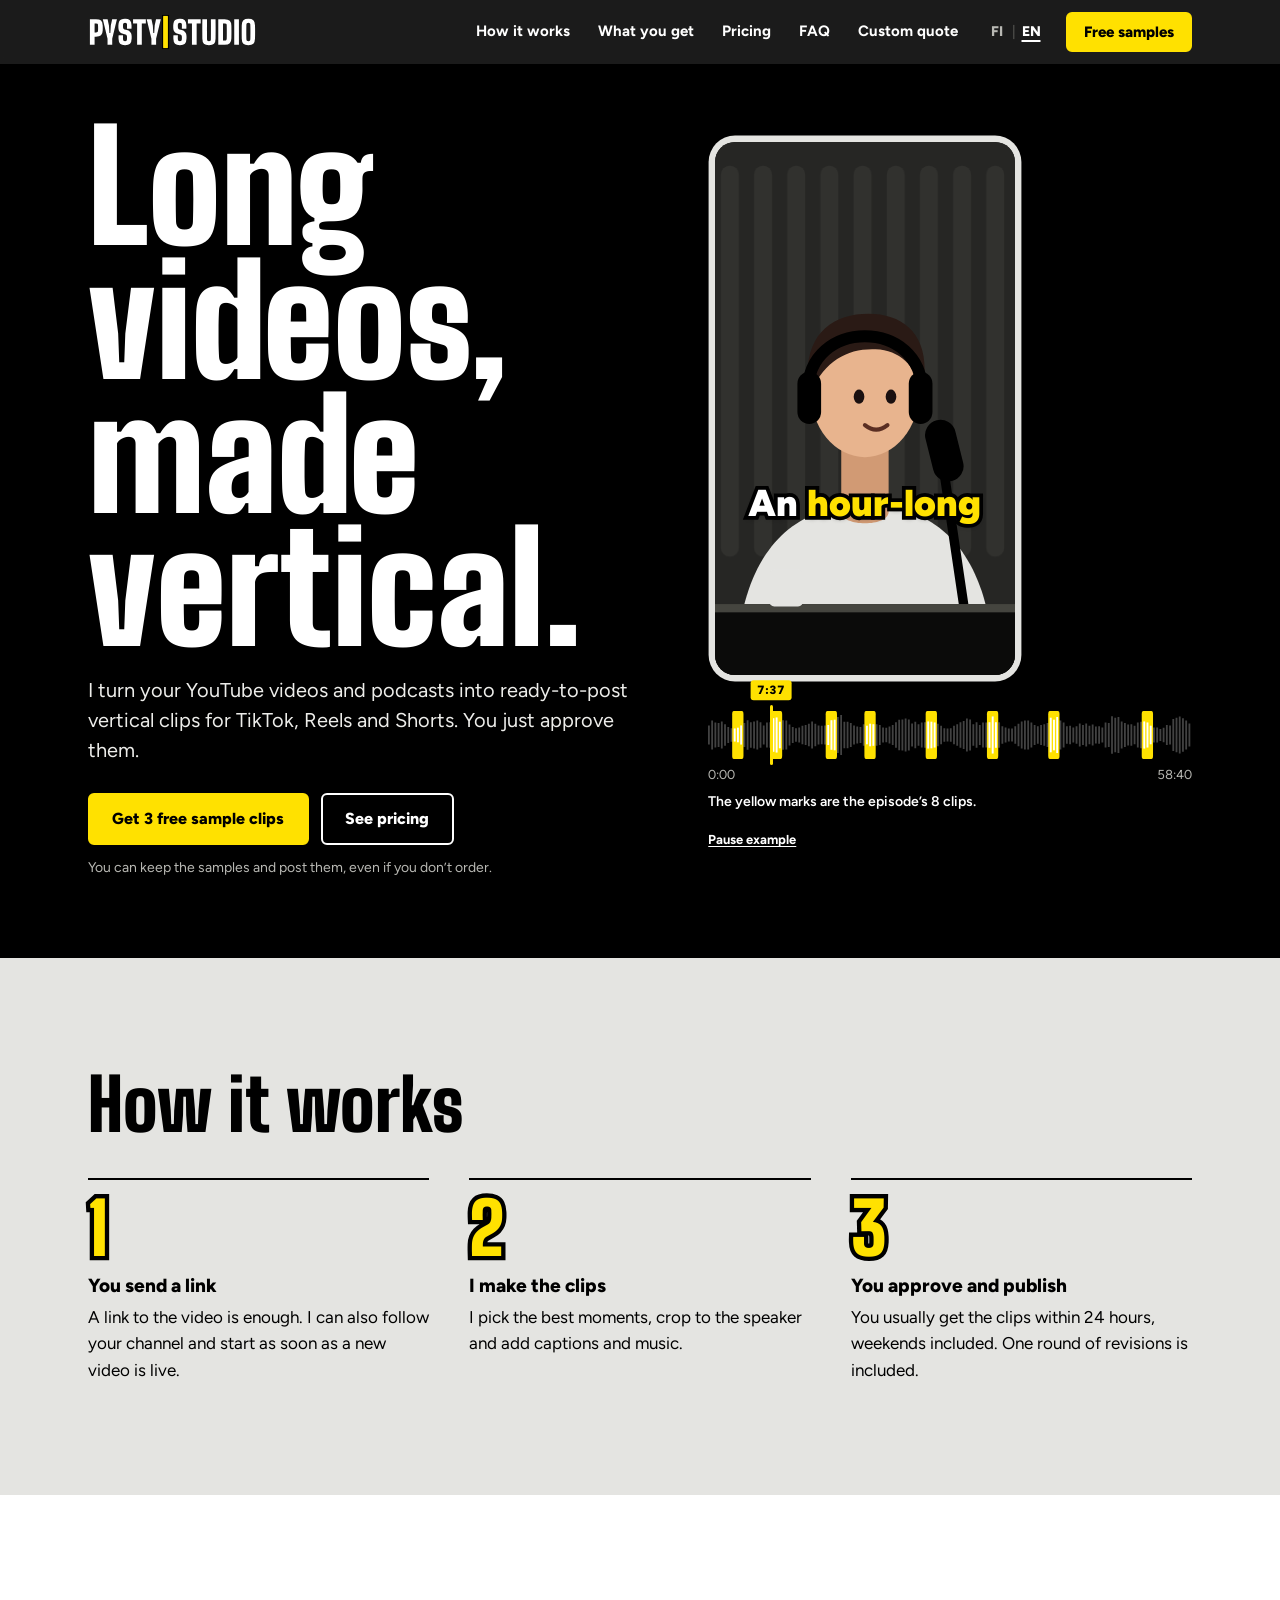
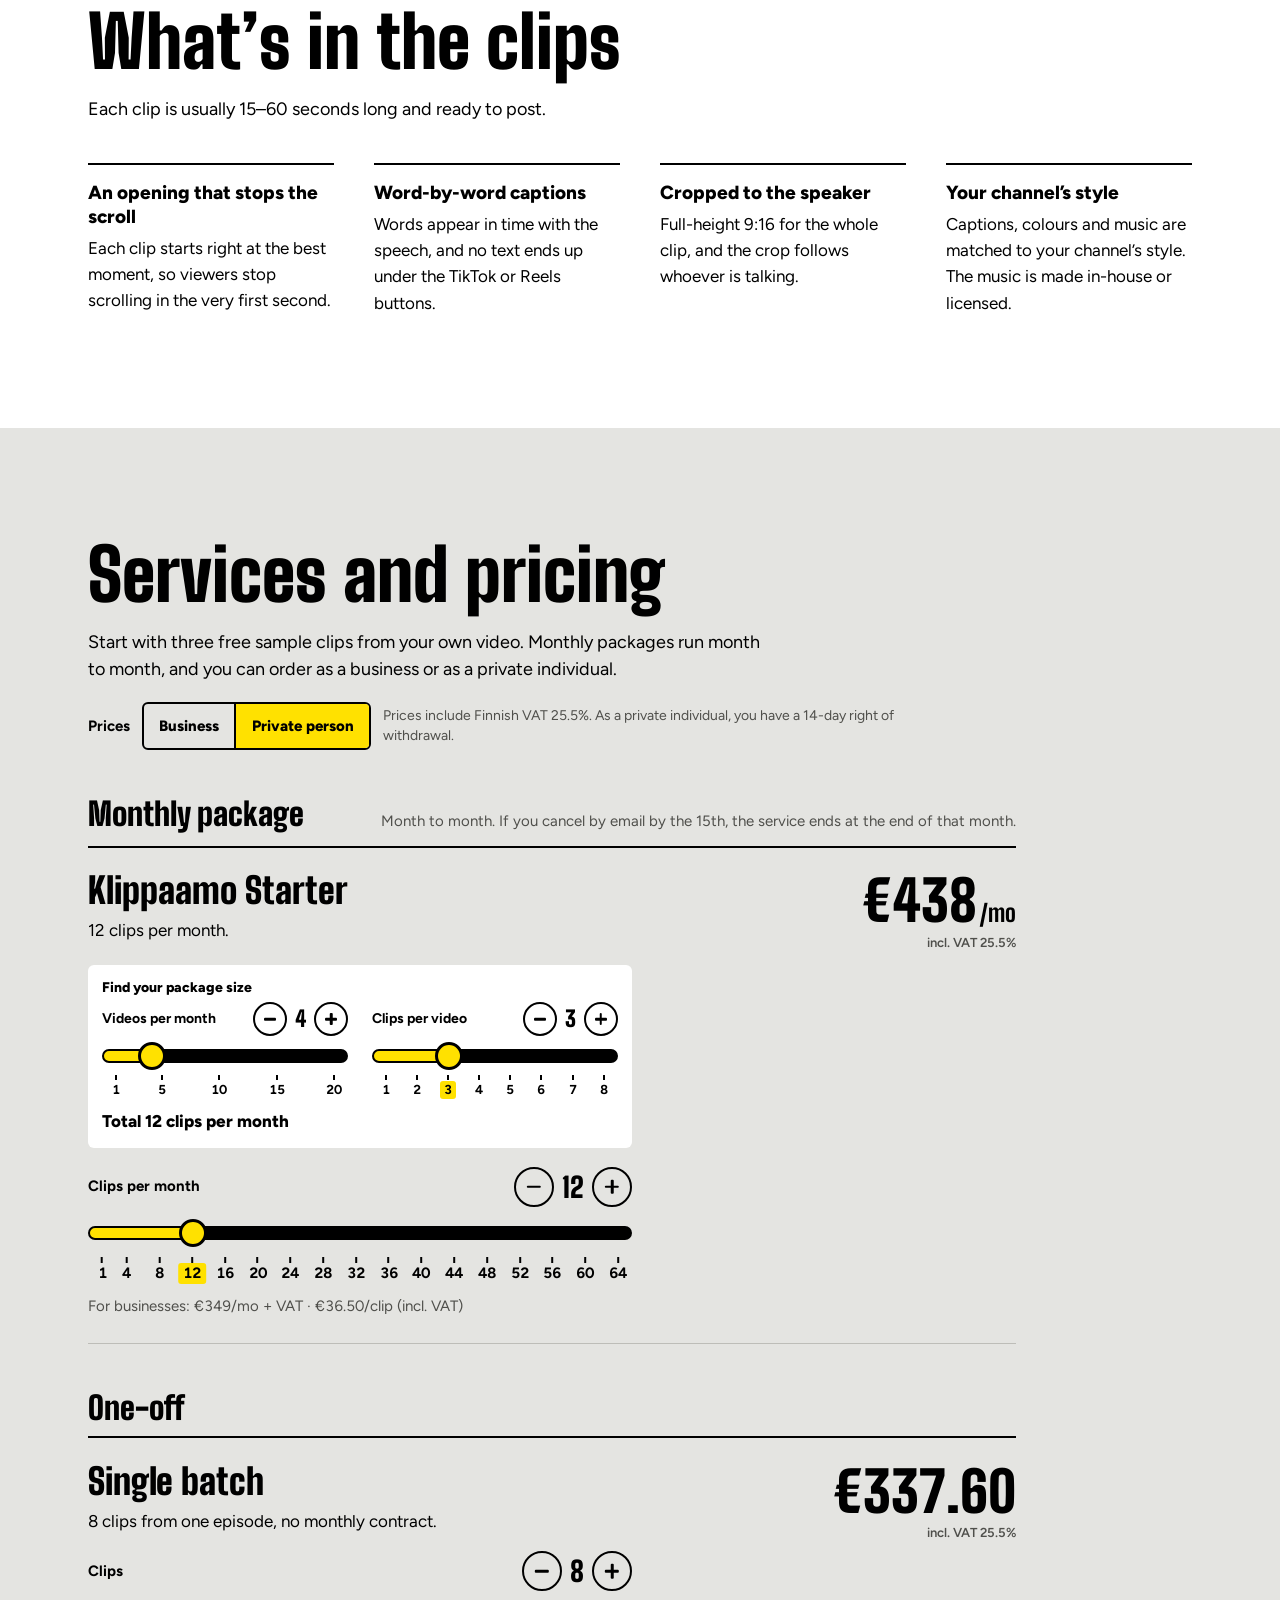
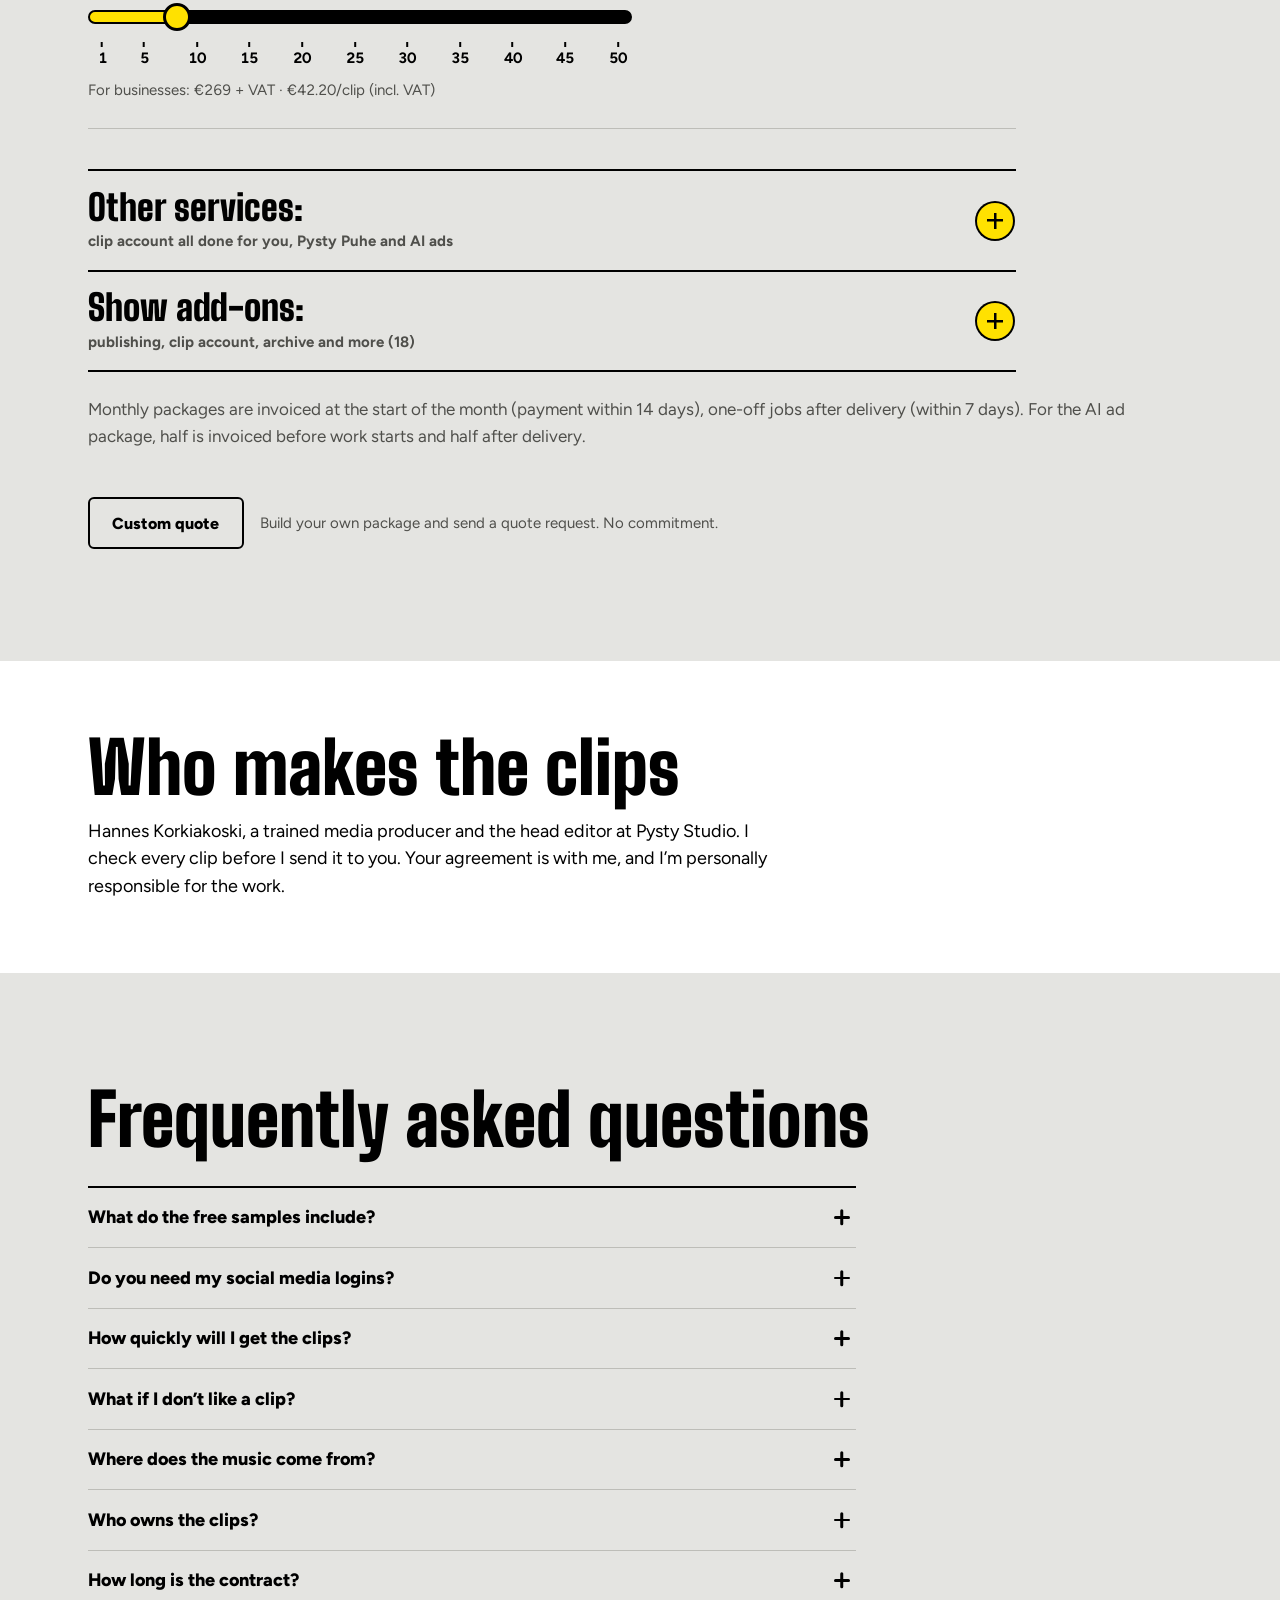
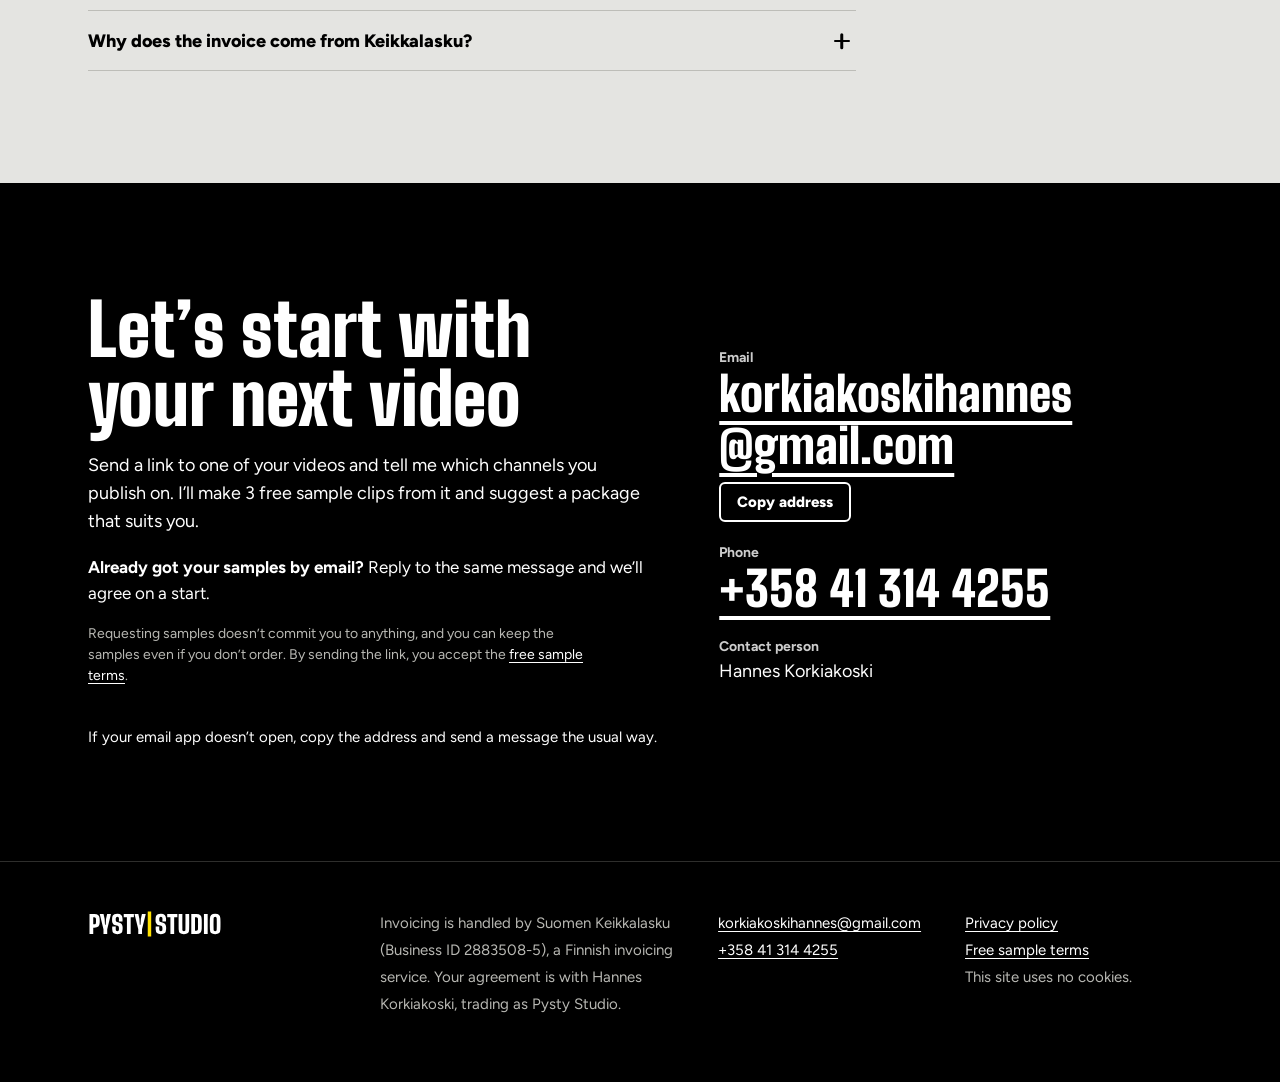
==== commit a15121b5: "Palautetaan alkuperäinen otsikko Pitkät videot pystyyn. / Long videos, made vertical. (Hanneksen pää" ====
--- a/en/index.html
+++ b/en/index.html
@@ -10,7 +10,7 @@
   <meta property="og:type" content="website">
   <meta property="og:site_name" content="Pysty Studio">
   <meta property="og:url" content="https://pystystudio.fi/en/">
-  <meta property="og:title" content="Pysty Studio – you film, I clip">
+  <meta property="og:title" content="Pysty Studio – long videos, made vertical">
   <meta property="og:description" content="Ready-to-post vertical clips from YouTube videos and podcasts for TikTok, Reels and Shorts. Get 3 free sample clips.">
   <meta property="og:locale" content="en_US">
   <meta property="og:locale:alternate" content="fi_FI">
@@ -18,7 +18,7 @@
   <meta property="og:image:type" content="image/png">
   <meta property="og:image:width" content="1200">
   <meta property="og:image:height" content="630">
-  <meta property="og:image:alt" content="Pysty Studio: You film. I clip. 3 free sample clips.">
+  <meta property="og:image:alt" content="Pysty Studio: Long videos, made vertical. 3 free sample clips.">
   <meta name="twitter:card" content="summary_large_image">
   <meta name="theme-color" content="#000000">
   <!-- Kieliversiot: suomi (oletus) ja englanti. -->
@@ -140,7 +140,7 @@
     <section class="hero" aria-labelledby="hero-heading">
       <div class="kehys hero-ruudukko">
         <div class="hero-teksti">
-          <h1 id="hero-heading"><span>You film.</span> <span>I clip.</span></h1>
+          <h1 id="hero-heading"><span>Long</span> <span>videos,</span> <span>made</span> <span class="kursori">vertical.</span></h1>
           <p class="ingressi">I turn your YouTube videos and podcasts into ready-to-post vertical clips for TikTok, Reels and Shorts. You just approve them.</p>
           <div class="toiminnot">
             <a class="nappi nappi-ensisijainen" href="mailto:korkiakoskihannes@gmail.com?subject=Free%20sample%20clips&amp;body=Hi%20Hannes%2C%0A%0AI%E2%80%99d%20like%203%20free%20sample%20clips.%0A%0ALink%20to%20the%20video%20or%20episode%3A%20%0AChannel%20name%20or%20link%3A%20%0AWhere%20I%20publish%20(TikTok%2C%20Instagram%20Reels%2C%20YouTube%20Shorts)%3A%20%0A%0AWishes%20(optional)%3A%0A-%20Moments%20I%E2%80%99d%20like%20clipped%20(timestamps)%3A%20%0A-%20Style%20(caption%20colours%2C%20font%2C%20music)%3A%20%0A-%20Who%20the%20channel%20is%20for%3A%20%0A%0AName%3A%20%0ACompany%20and%20VAT%20number%20(if%20any)%3A%20%0A%0AI%20accept%20the%20sample%20terms%3A%20https%3A%2F%2Fpystystudio.fi%2Fen%2Fsamples.html%0A">Get 3 free sample clips</a>
--- a/assets/tyyli.css
+++ b/assets/tyyli.css
@@ -1787,11 +1787,8 @@
   }
   .klippi { width: min(62%, 19rem); }
   .ingressi { font-size: 1.25rem; }
-  /* Kahdessa sarakkeessa otsikko skaalataan sarakkeen mukaan, jotta pisin sana mahtuu. */
+  /* Kahdessa sarakkeessa otsikko skaalataan sarakkeen mukaan, jotta "pystyyn.|" mahtuu. */
   h1 { font-size: clamp(5rem, 14.5vw - 1.5rem, 9.5rem); }
-  /* Suomenkielinen otsikko "Sinä kuvaat. Minä klippaan." (29.10.2026): kahdessa sarakkeessa sana per rivi ja koko 3/4,
-     jotta neljä riviä vievät saman tilan kuin entiset kolme. Kapeammalla otsikko on kaksi riviä. */
-  h1.otsikko-pino { font-size: clamp(3.75rem, 10.875vw - 1.125rem, 7.125rem); word-spacing: 100vw; }
 }
 
 @media (prefers-reduced-motion: reduce) {
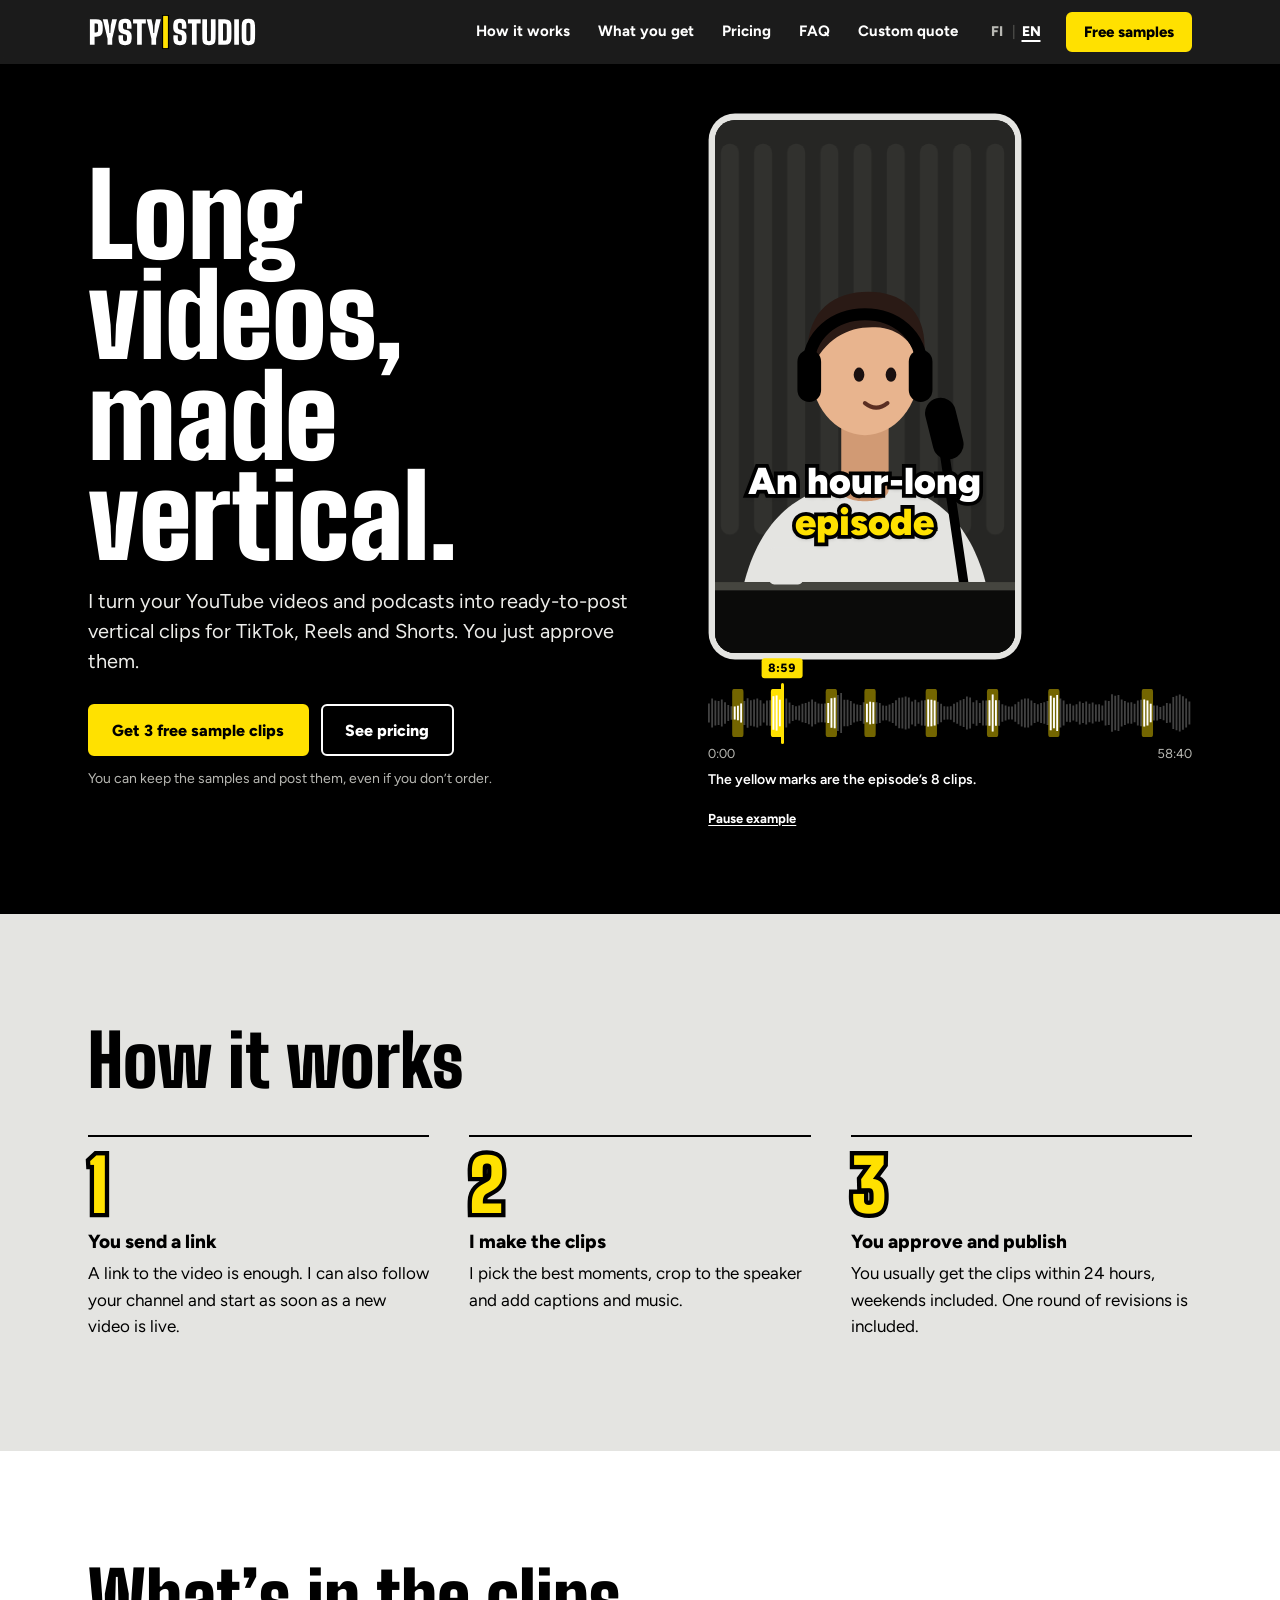
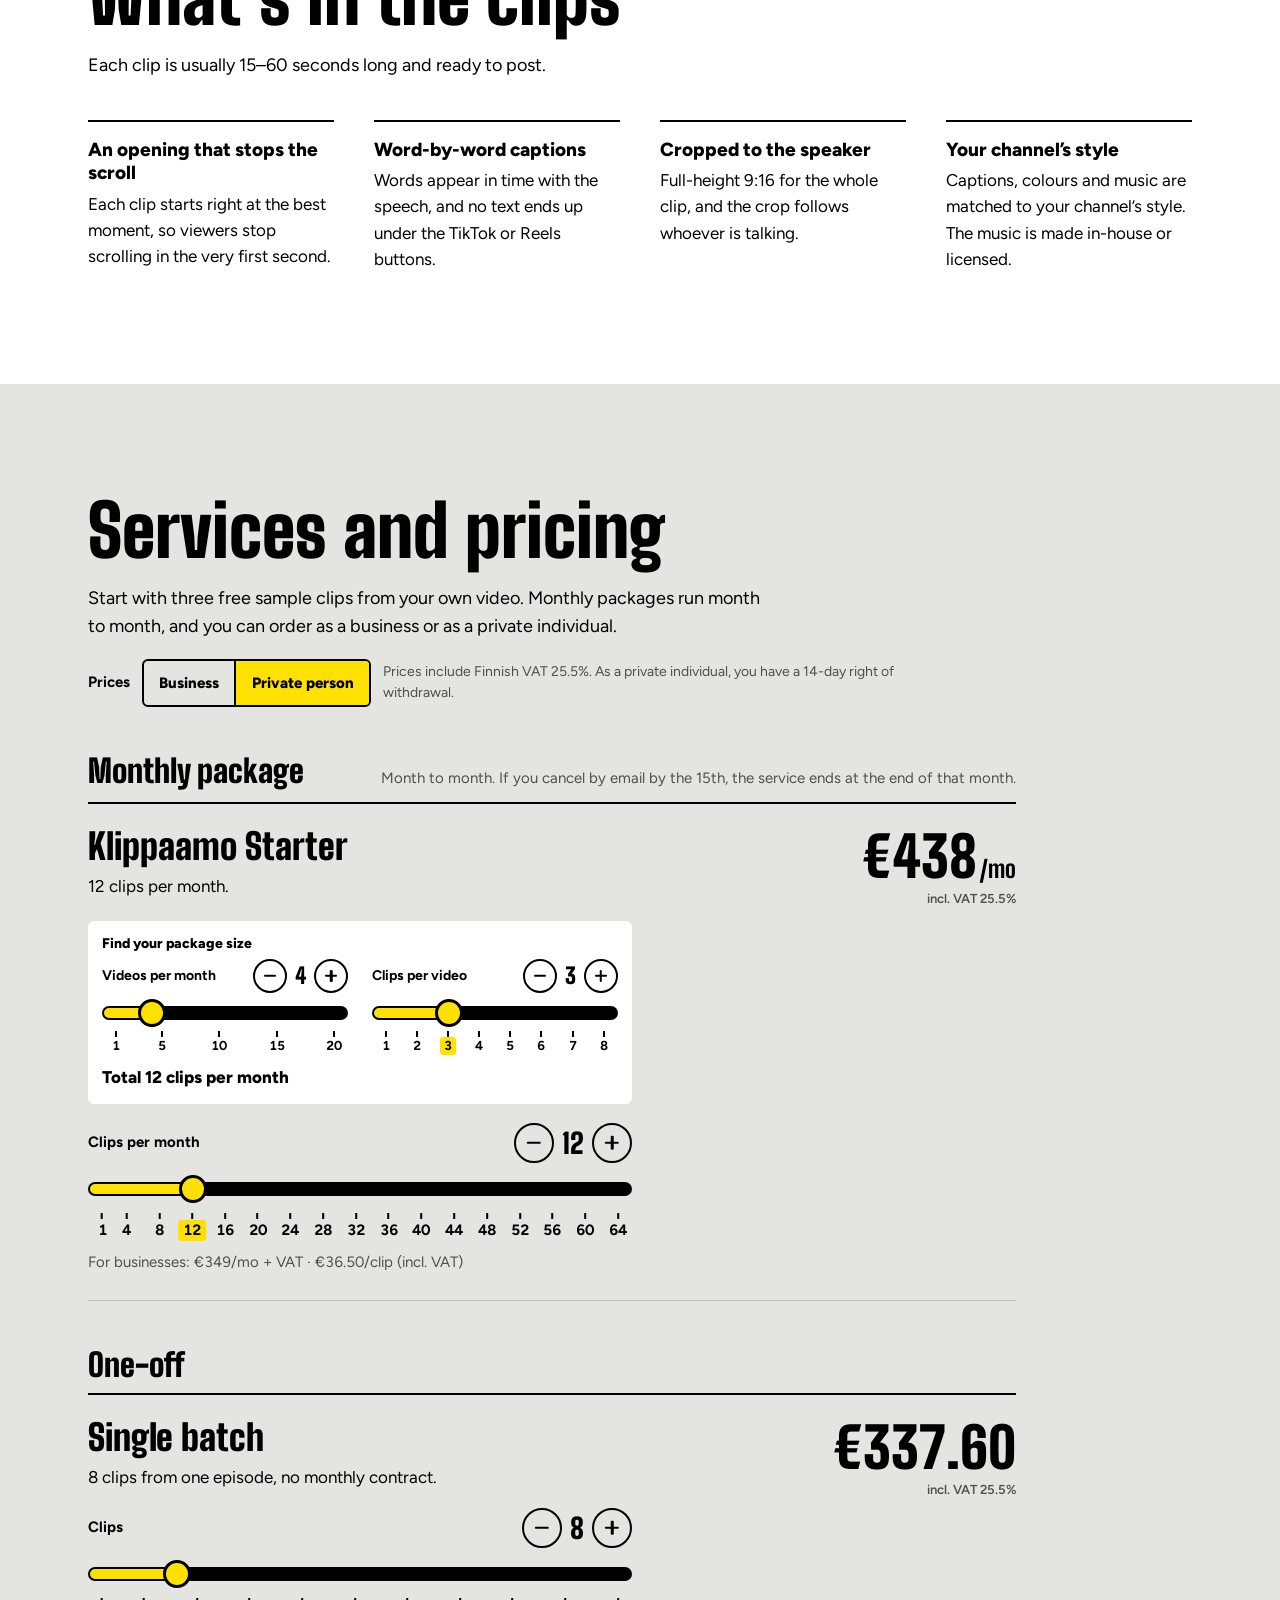
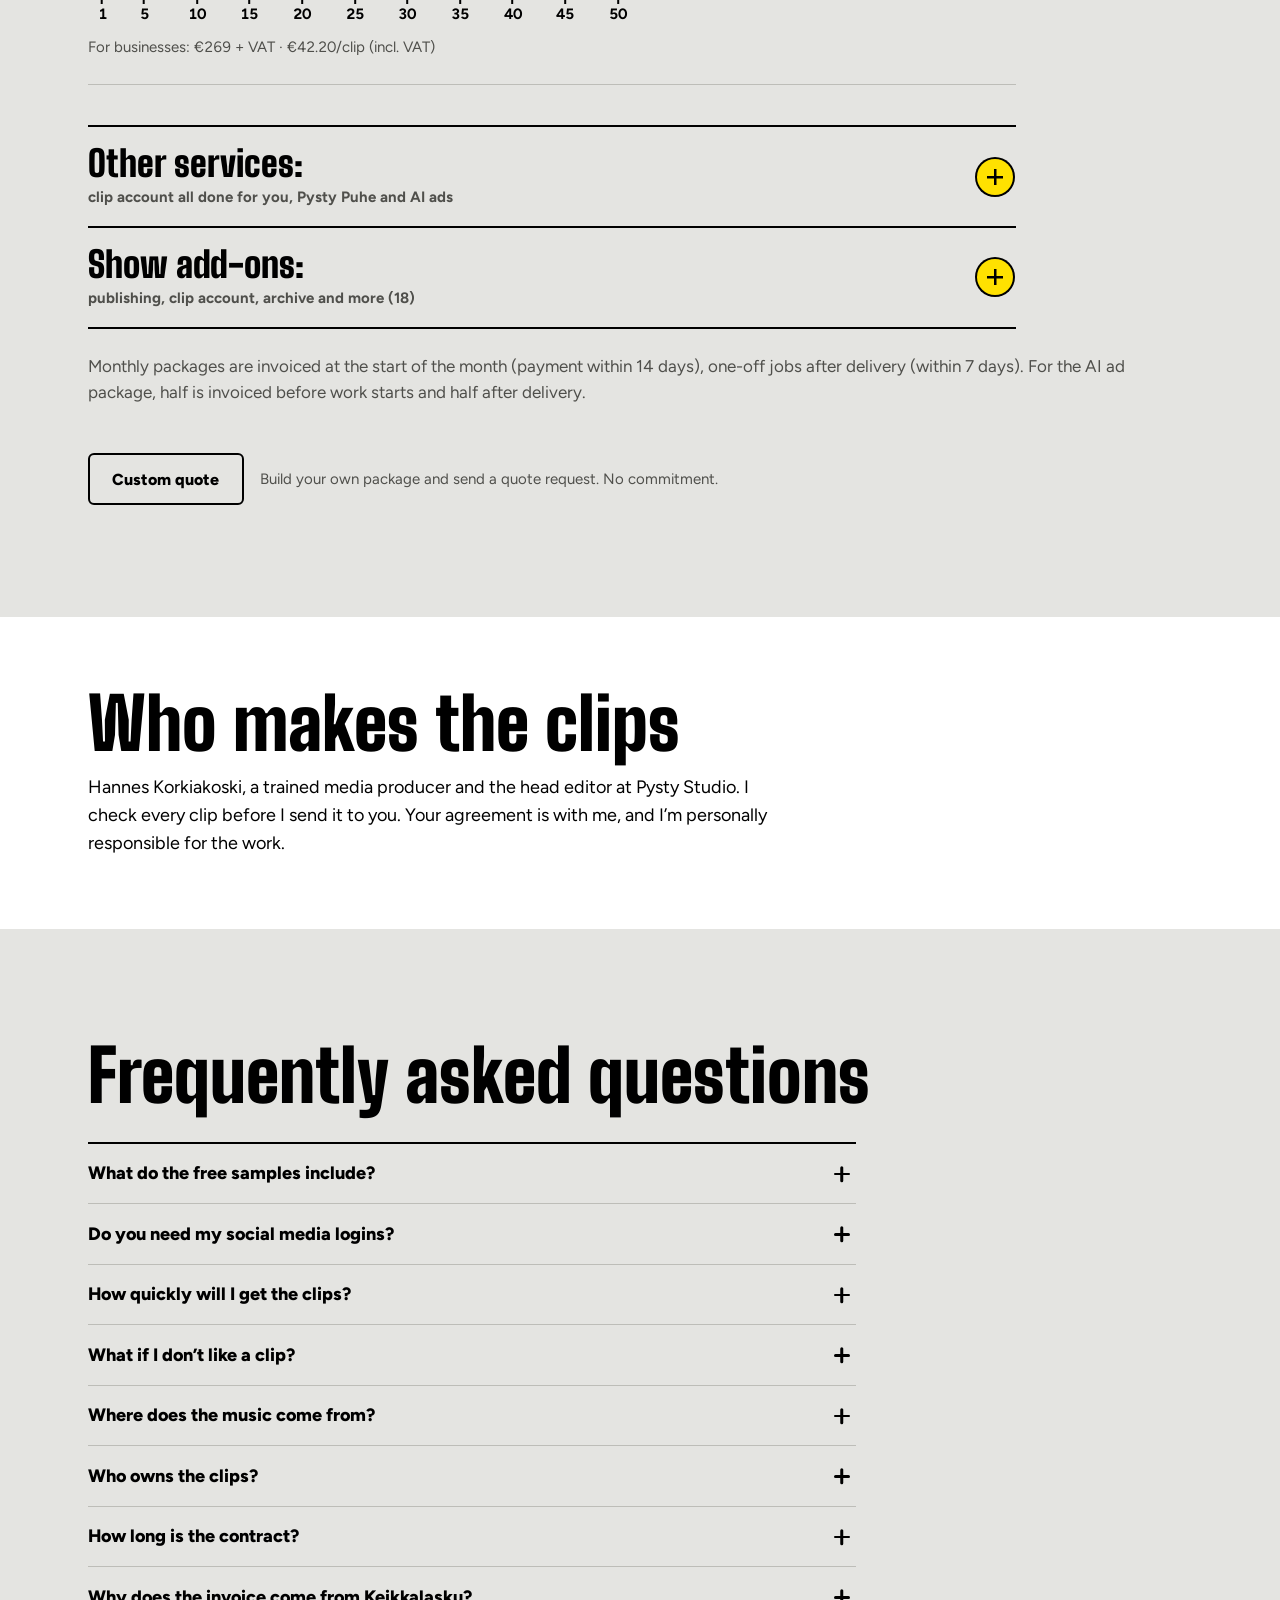
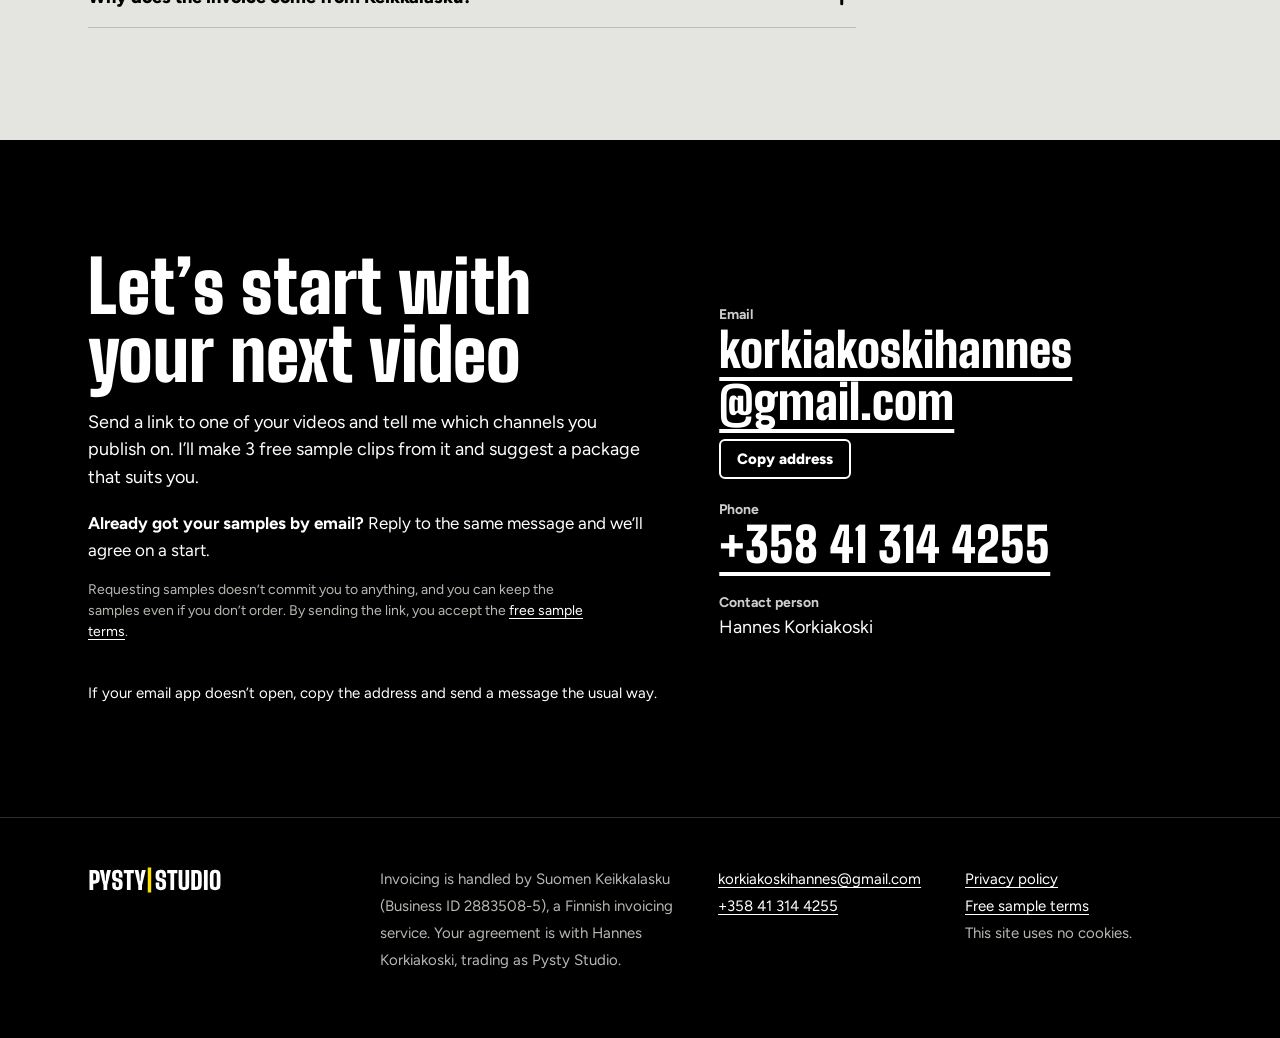
==== commit 11b70b5e: "Englanninkielinen otsikko 3/4-kokoon kahdessa sarakkeessa, jotta näytepainike näkyy kannettavalla il" ====
--- a/en/index.html
+++ b/en/index.html
@@ -140,7 +140,7 @@
     <section class="hero" aria-labelledby="hero-heading">
       <div class="kehys hero-ruudukko">
         <div class="hero-teksti">
-          <h1 id="hero-heading"><span>Long</span> <span>videos,</span> <span>made</span> <span class="kursori">vertical.</span></h1>
+          <h1 id="hero-heading" class="otsikko-nelja"><span>Long</span> <span>videos,</span> <span>made</span> <span class="kursori">vertical.</span></h1>
           <p class="ingressi">I turn your YouTube videos and podcasts into ready-to-post vertical clips for TikTok, Reels and Shorts. You just approve them.</p>
           <div class="toiminnot">
             <a class="nappi nappi-ensisijainen" href="mailto:korkiakoskihannes@gmail.com?subject=Free%20sample%20clips&amp;body=Hi%20Hannes%2C%0A%0AI%E2%80%99d%20like%203%20free%20sample%20clips.%0A%0ALink%20to%20the%20video%20or%20episode%3A%20%0AChannel%20name%20or%20link%3A%20%0AWhere%20I%20publish%20(TikTok%2C%20Instagram%20Reels%2C%20YouTube%20Shorts)%3A%20%0A%0AWishes%20(optional)%3A%0A-%20Moments%20I%E2%80%99d%20like%20clipped%20(timestamps)%3A%20%0A-%20Style%20(caption%20colours%2C%20font%2C%20music)%3A%20%0A-%20Who%20the%20channel%20is%20for%3A%20%0A%0AName%3A%20%0ACompany%20and%20VAT%20number%20(if%20any)%3A%20%0A%0AI%20accept%20the%20sample%20terms%3A%20https%3A%2F%2Fpystystudio.fi%2Fen%2Fsamples.html%0A">Get 3 free sample clips</a>
--- a/assets/tyyli.css
+++ b/assets/tyyli.css
@@ -1789,6 +1789,9 @@
   .ingressi { font-size: 1.25rem; }
   /* Kahdessa sarakkeessa otsikko skaalataan sarakkeen mukaan, jotta "pystyyn.|" mahtuu. */
   h1 { font-size: clamp(5rem, 14.5vw - 1.5rem, 9.5rem); }
+  /* Englanninkielinen otsikko on neljä riviä (Long / videos, / made / vertical.), joten sen koko on 3/4. Silloin se vie
+     saman tilan kuin suomenkielisen kolme riviä, ja näytepainike näkyy kannettavalla ilman vieritystä (29.10.2026). */
+  h1.otsikko-nelja { font-size: clamp(3.75rem, 10.875vw - 1.125rem, 7.125rem); }
 }
 
 @media (prefers-reduced-motion: reduce) {
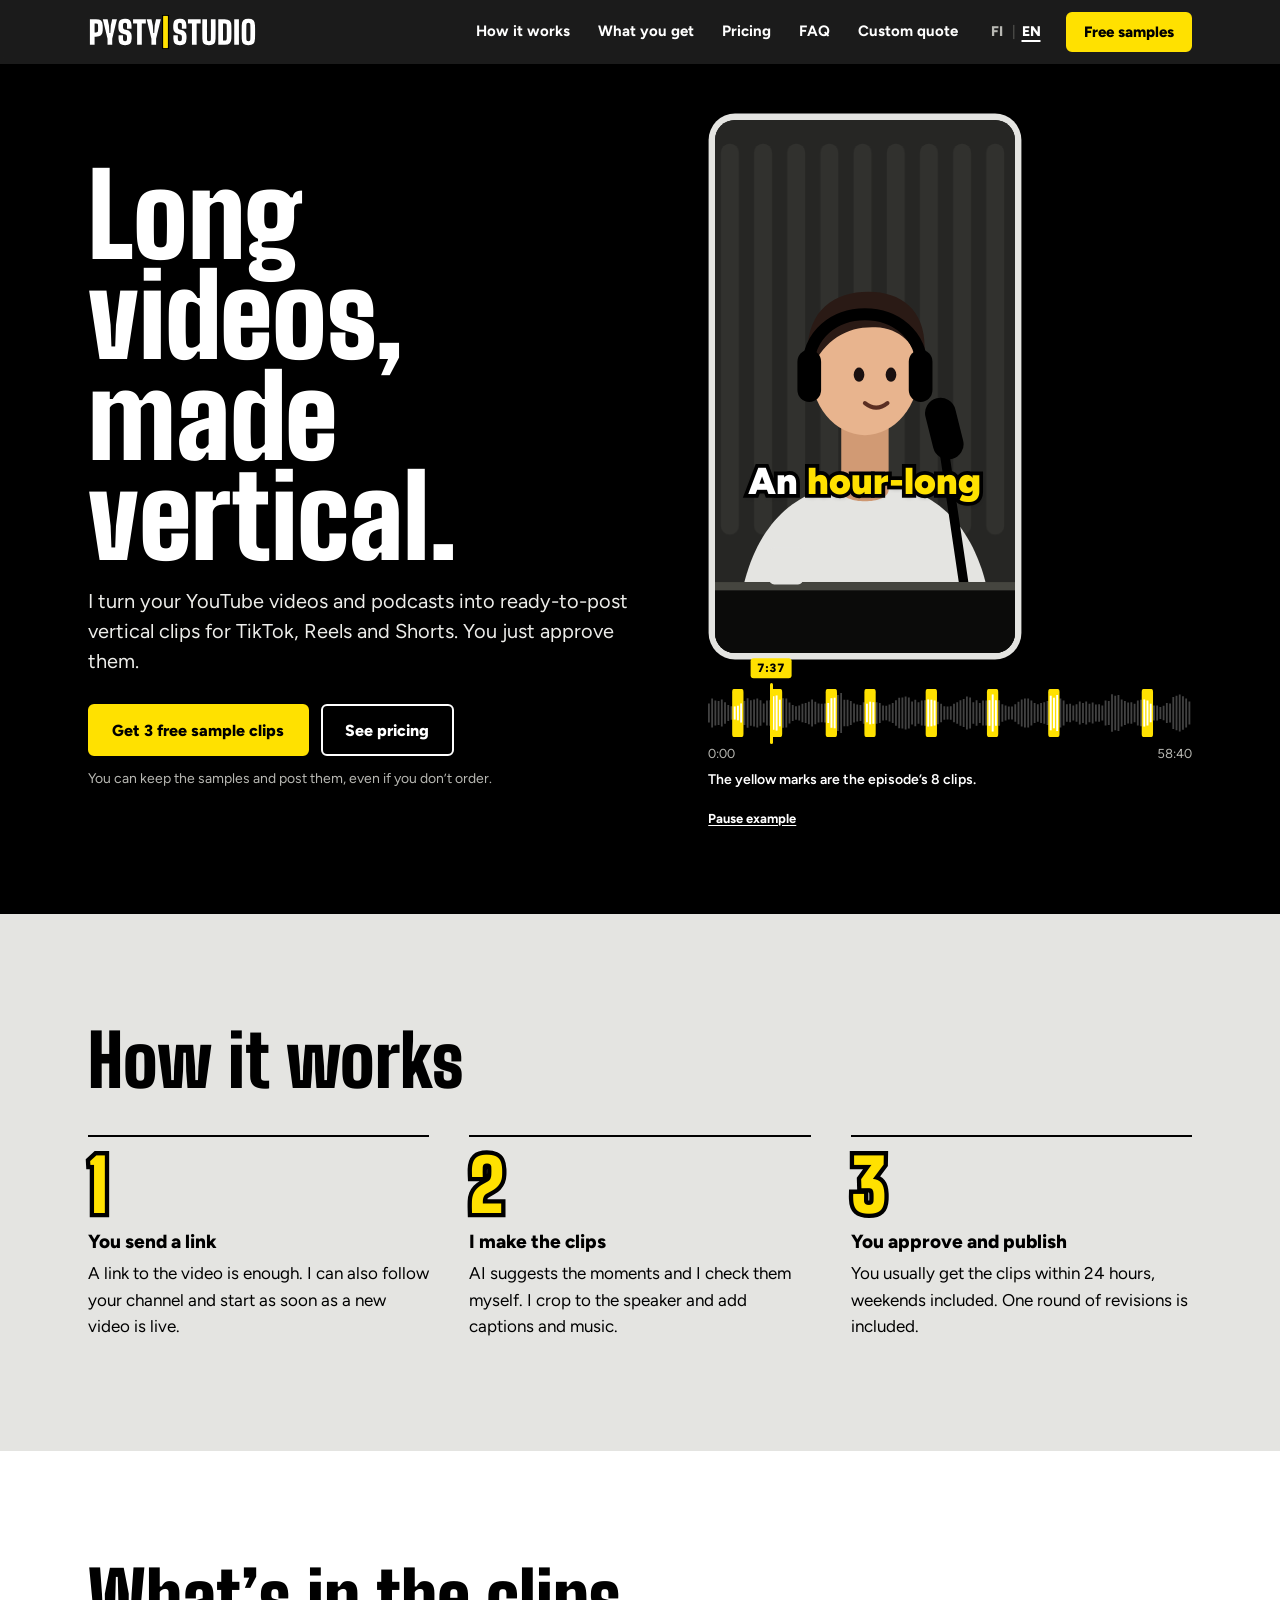
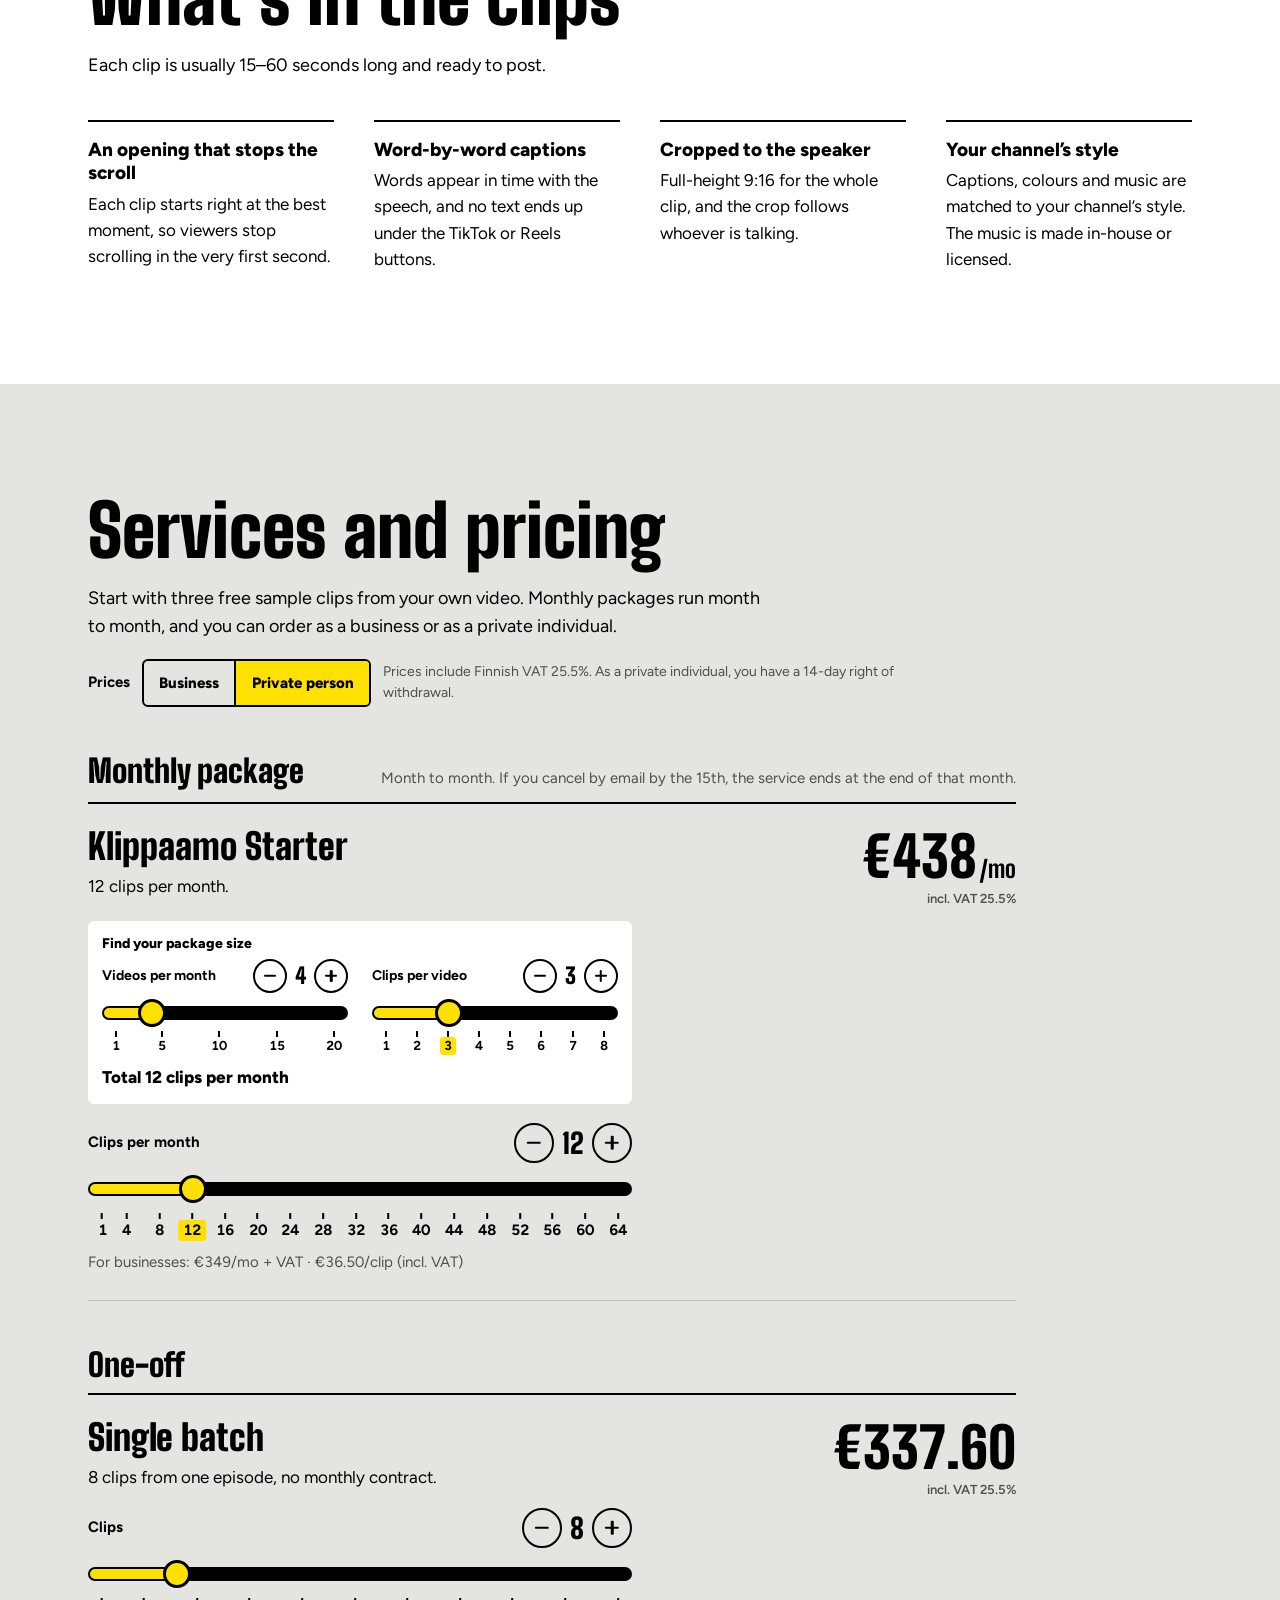
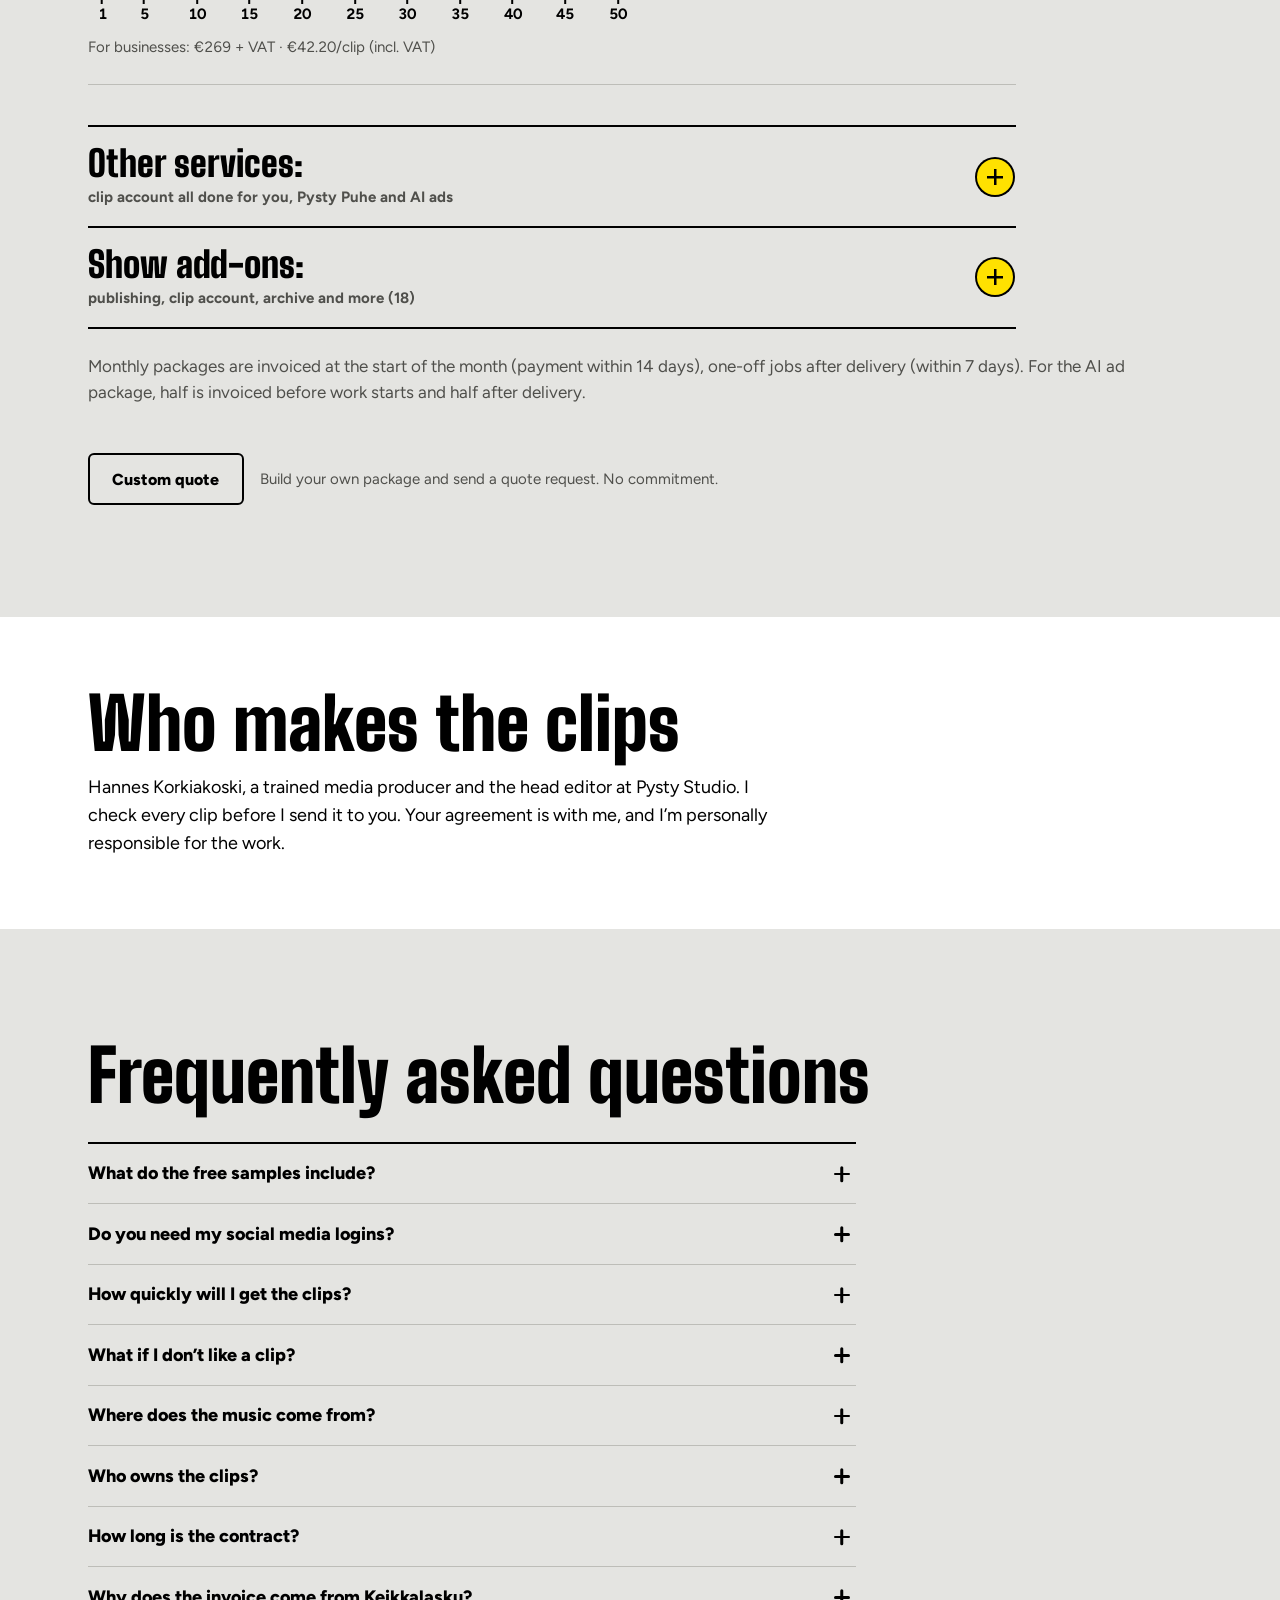
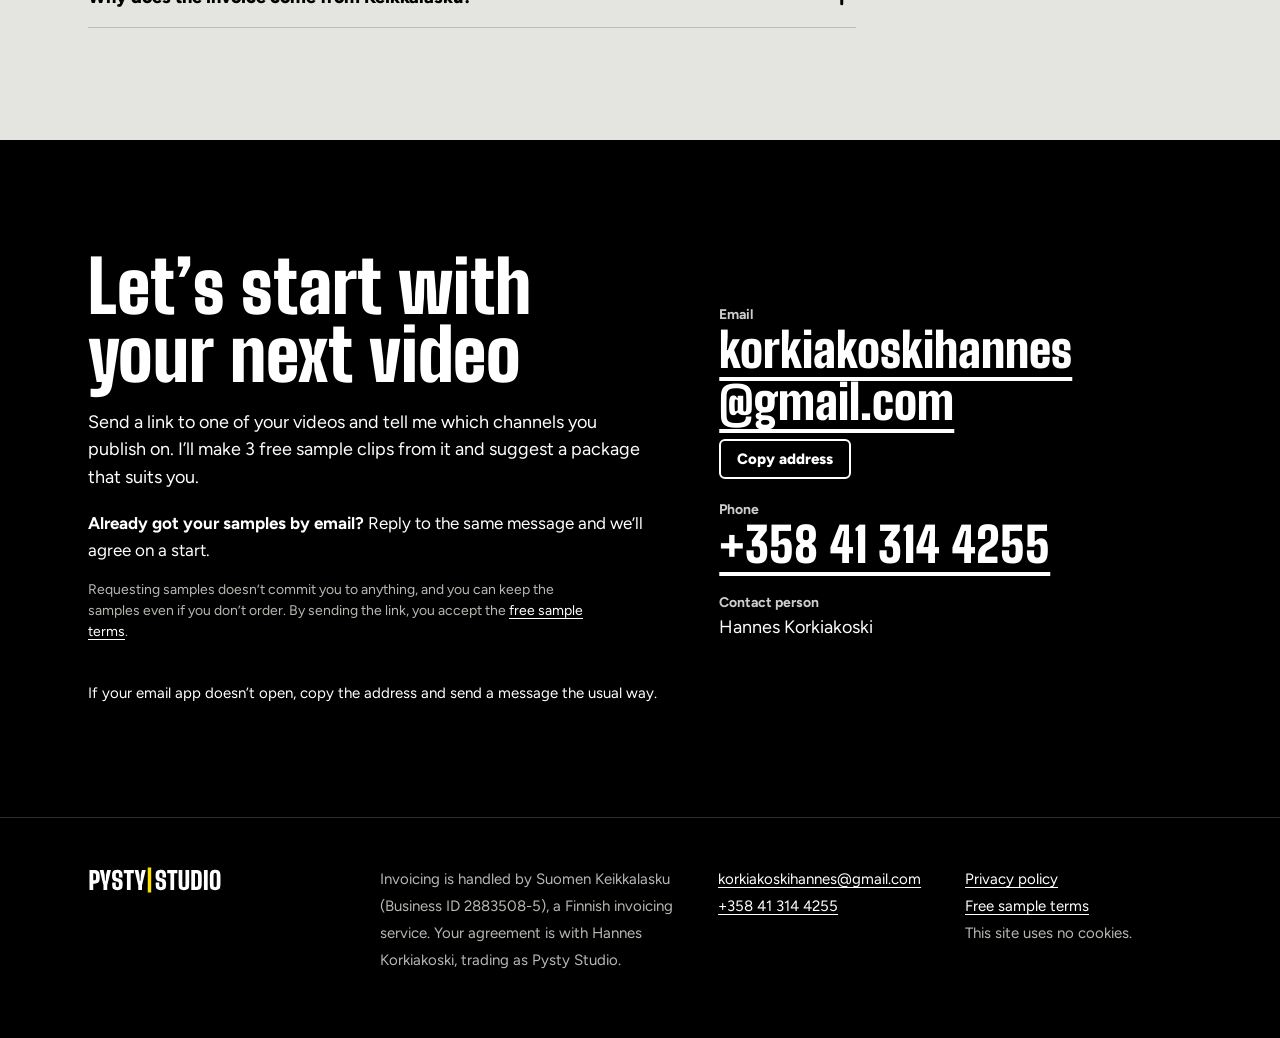
==== commit b0931ade: "Näin se toimii, vaihe 2 työtavan mukaiseksi: tekoäly ehdottaa kohdat ja Hannes tarkistaa ne (FI ja E" ====
--- a/en/index.html
+++ b/en/index.html
@@ -201,7 +201,7 @@
           </li>
           <li>
             <h3>I make the clips</h3>
-            <p>I pick the best moments, crop to the speaker and add captions and music.</p>
+            <p>AI suggests the moments and I check them myself. I crop to the speaker and add captions and music.</p>
           </li>
           <li>
             <h3>You approve and publish</h3>
--- a/assets/tyyli.css
+++ b/assets/tyyli.css
@@ -344,6 +344,10 @@
   .hero-ruudukko > .demo { margin-top: 1.5rem; }
   .demo .klippi { width: min(46%, 12rem); }
 }
+/* Tabletilla (36–64em) puhelin on keskellä aikajanan yläpuolella, ettei oikealle jää tyhjää (29.10.2026). */
+@media (min-width: 36em) and (max-width: 63.99em) {
+  .hero-ruudukko > .demo .demo-rivi { justify-content: center; }
+}
 /* Yläotsake H1:n yläpuolella: keltainen pystyviiva mustalla reunalla kuin logossa. */
 .ylaotsake {
   display: flex;
@@ -1683,7 +1687,7 @@
 }
 .tarjous-palkki[hidden] { display: none; }
 .tarjous-palkki.piiloon { opacity: 0; visibility: hidden; }
-.tarjous-palkki a { color: var(--valkoinen); font-weight: 800; white-space: nowrap; }
+.tarjous-palkki a { display: inline-block; padding-block: .6rem; margin-block: -.6rem; color: var(--valkoinen); font-weight: 800; white-space: nowrap; }
 .tarjous-palkki a:hover { color: var(--musta); }
 .tarjous-palkki :focus-visible { outline-color: var(--keltainen); }
 /* Hintapalkki ei peitä näppäimistöllä kohdistettua kenttää. */
@@ -1736,6 +1740,12 @@
   .yhteys-ruudukko { grid-template-columns: minmax(0, 1.2fr) minmax(0, 1fr); align-items: end; column-gap: 4rem; }
   .yhteys-huomio { grid-column: 1 / -1; }
   .alapalkki-sisalto { grid-template-columns: 1.2fr 1.4fr 1fr 1fr; align-items: start; }
+}
+
+/* Tabletilla (45–64em) neljä saraketta oli liian ahdas: logo omalle rivilleen ja tekstit kolmeen sarakkeeseen (29.10.2026). */
+@media (min-width: 45em) and (max-width: 63.99em) {
+  .alapalkki-sisalto { grid-template-columns: 1.6fr 1fr 1fr; }
+  .alapalkki-logo { grid-column: 1 / -1; }
 }
 
 @media (min-width: 56em) {
@@ -1747,6 +1757,8 @@
     font-weight: 700;
     text-decoration: none;
     white-space: nowrap;
+    padding: .5rem .375rem;
+    margin-inline: -.375rem;
   }
   .paavalikko a:hover { color: var(--musta); background: var(--vari-korostus); text-decoration: underline; }
   .logo { --logo-k: 2.375rem; }
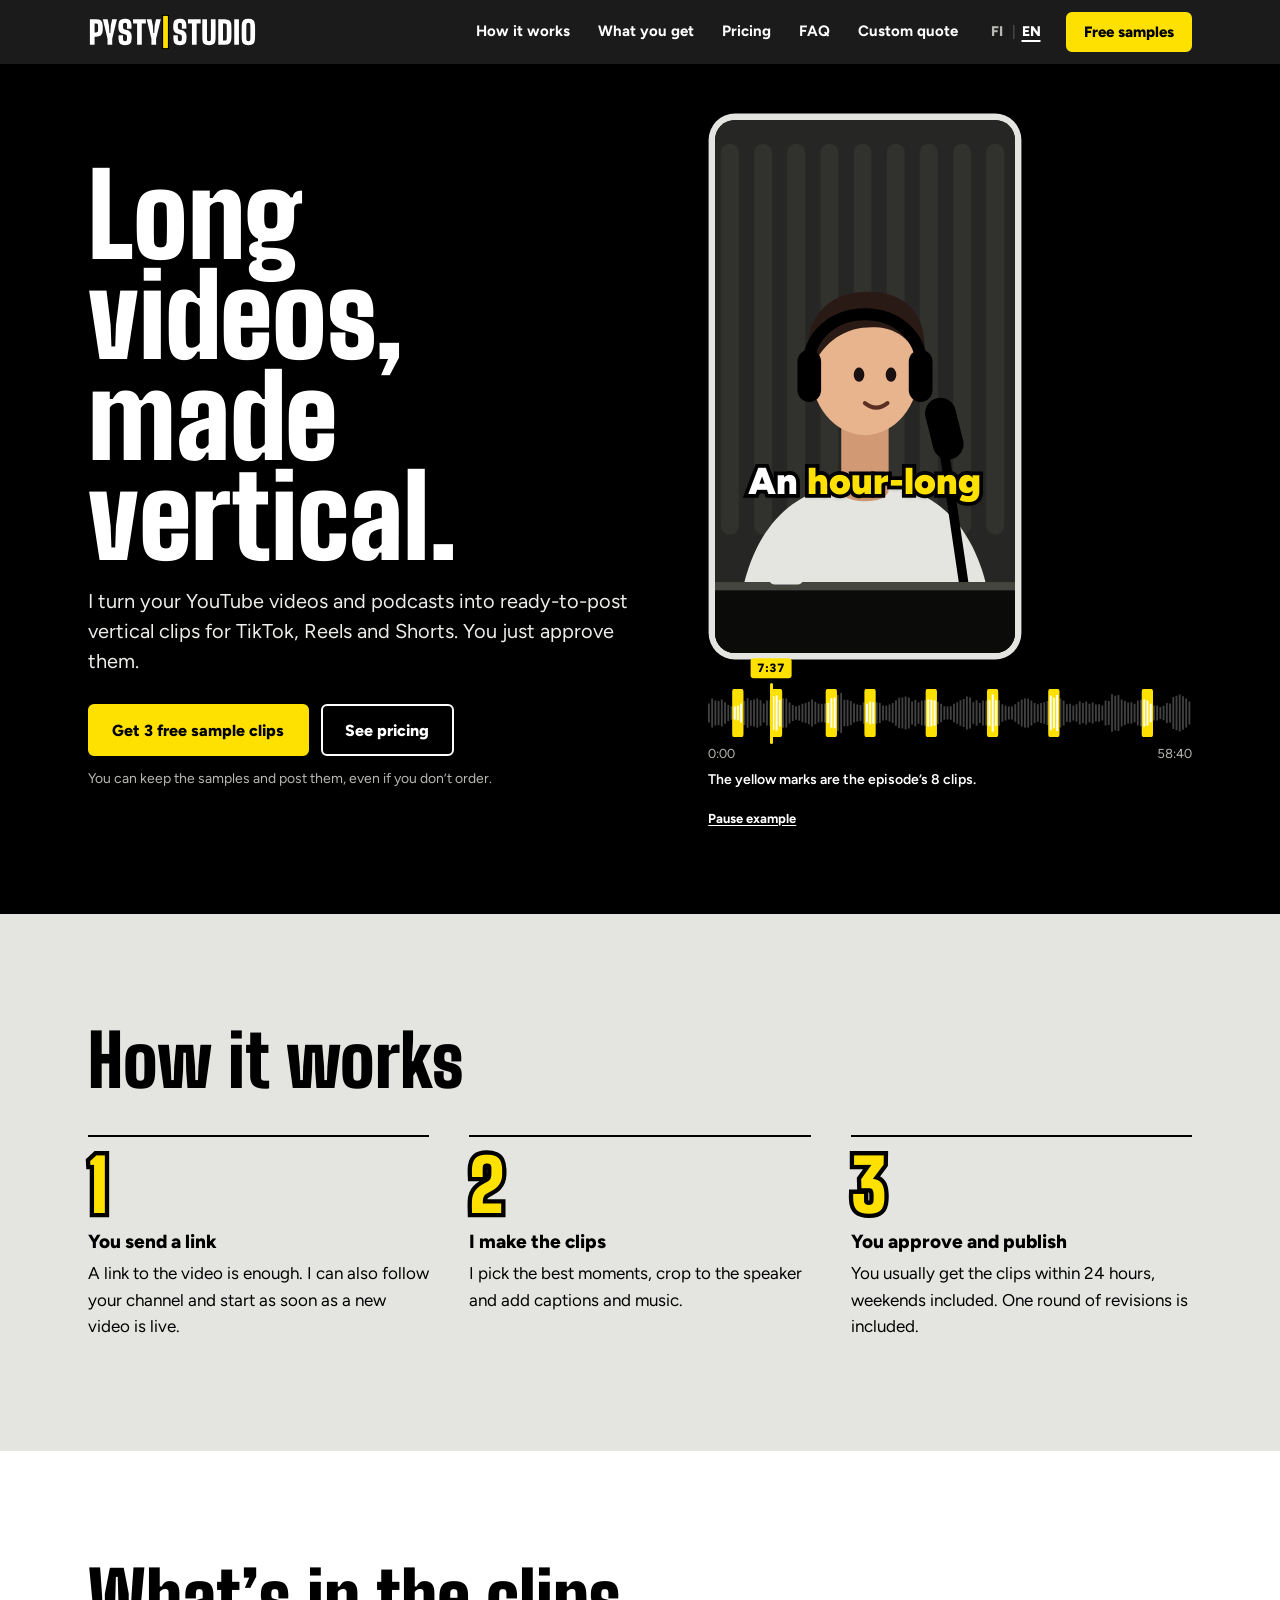
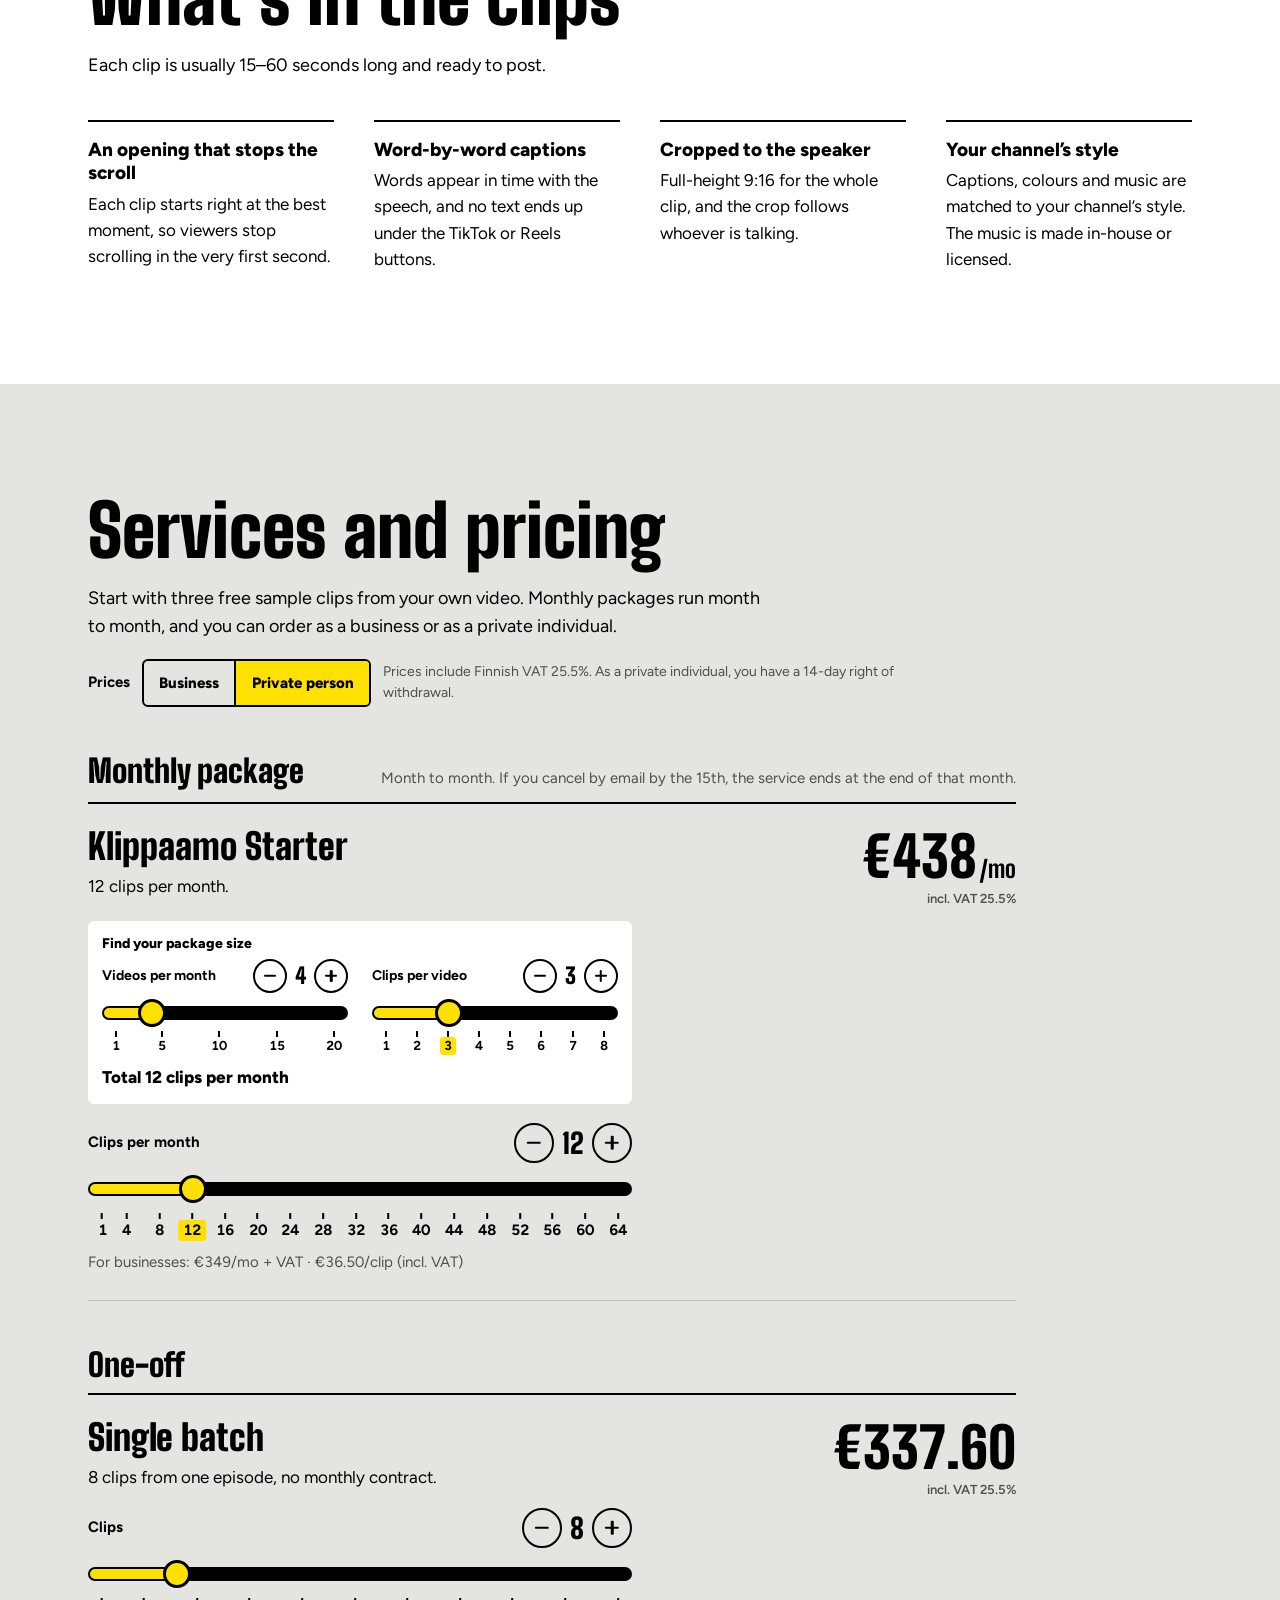
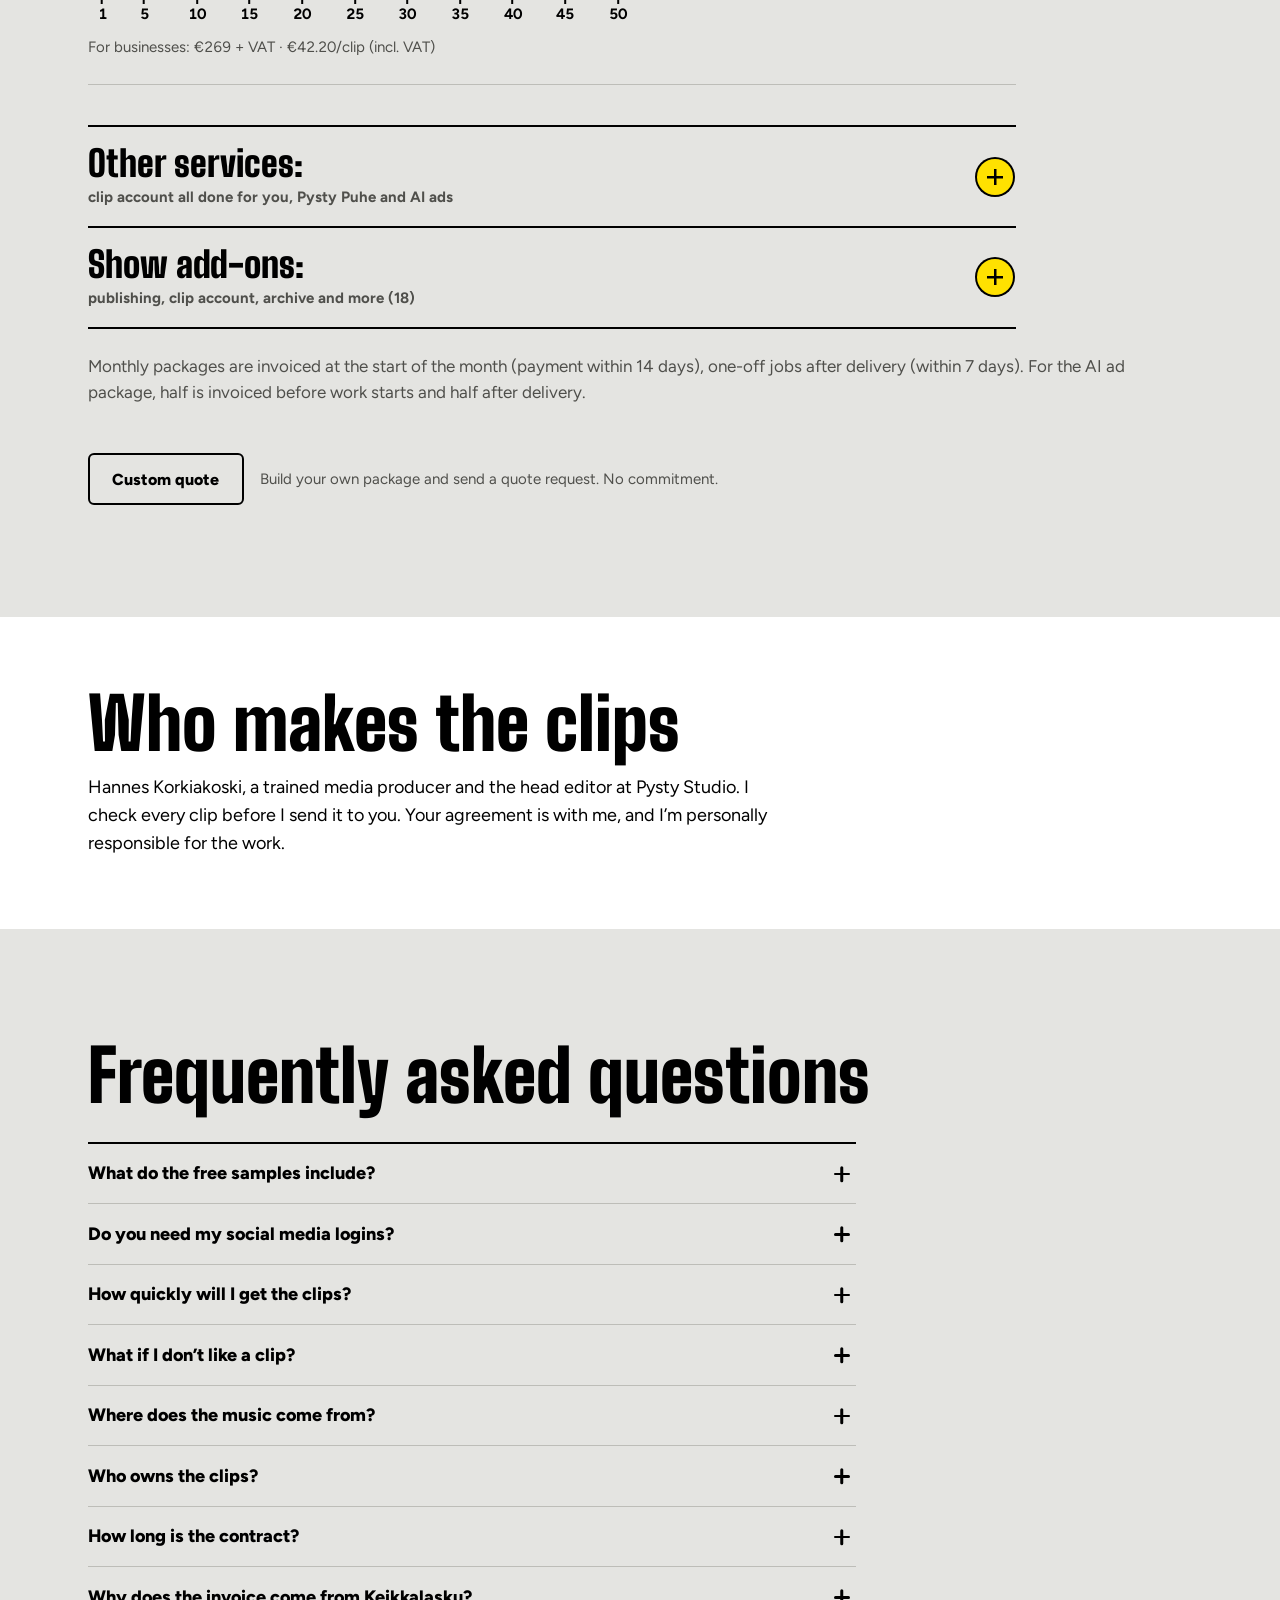
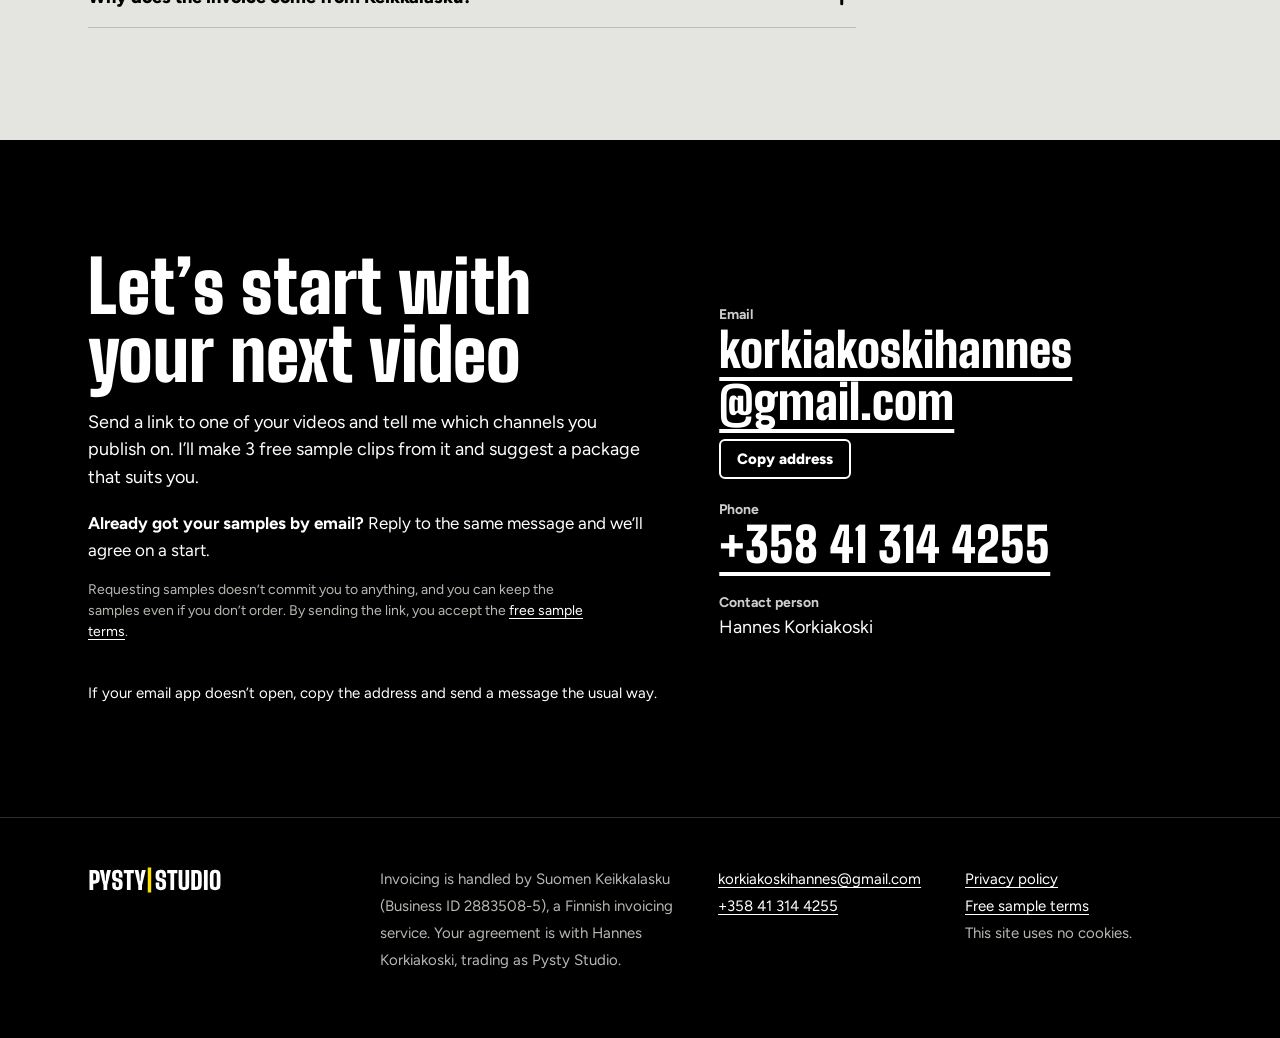
==== commit 21eee9d2: "Teen klipit / I make the clips palautettu edelliseen tekstiin (Hanneksen päätös 3.11.): Valitsen par" ====
--- a/en/index.html
+++ b/en/index.html
@@ -201,7 +201,7 @@
           </li>
           <li>
             <h3>I make the clips</h3>
-            <p>AI suggests the moments and I check them myself. I crop to the speaker and add captions and music.</p>
+            <p>I pick the best moments, crop to the speaker and add captions and music.</p>
           </li>
           <li>
             <h3>You approve and publish</h3>
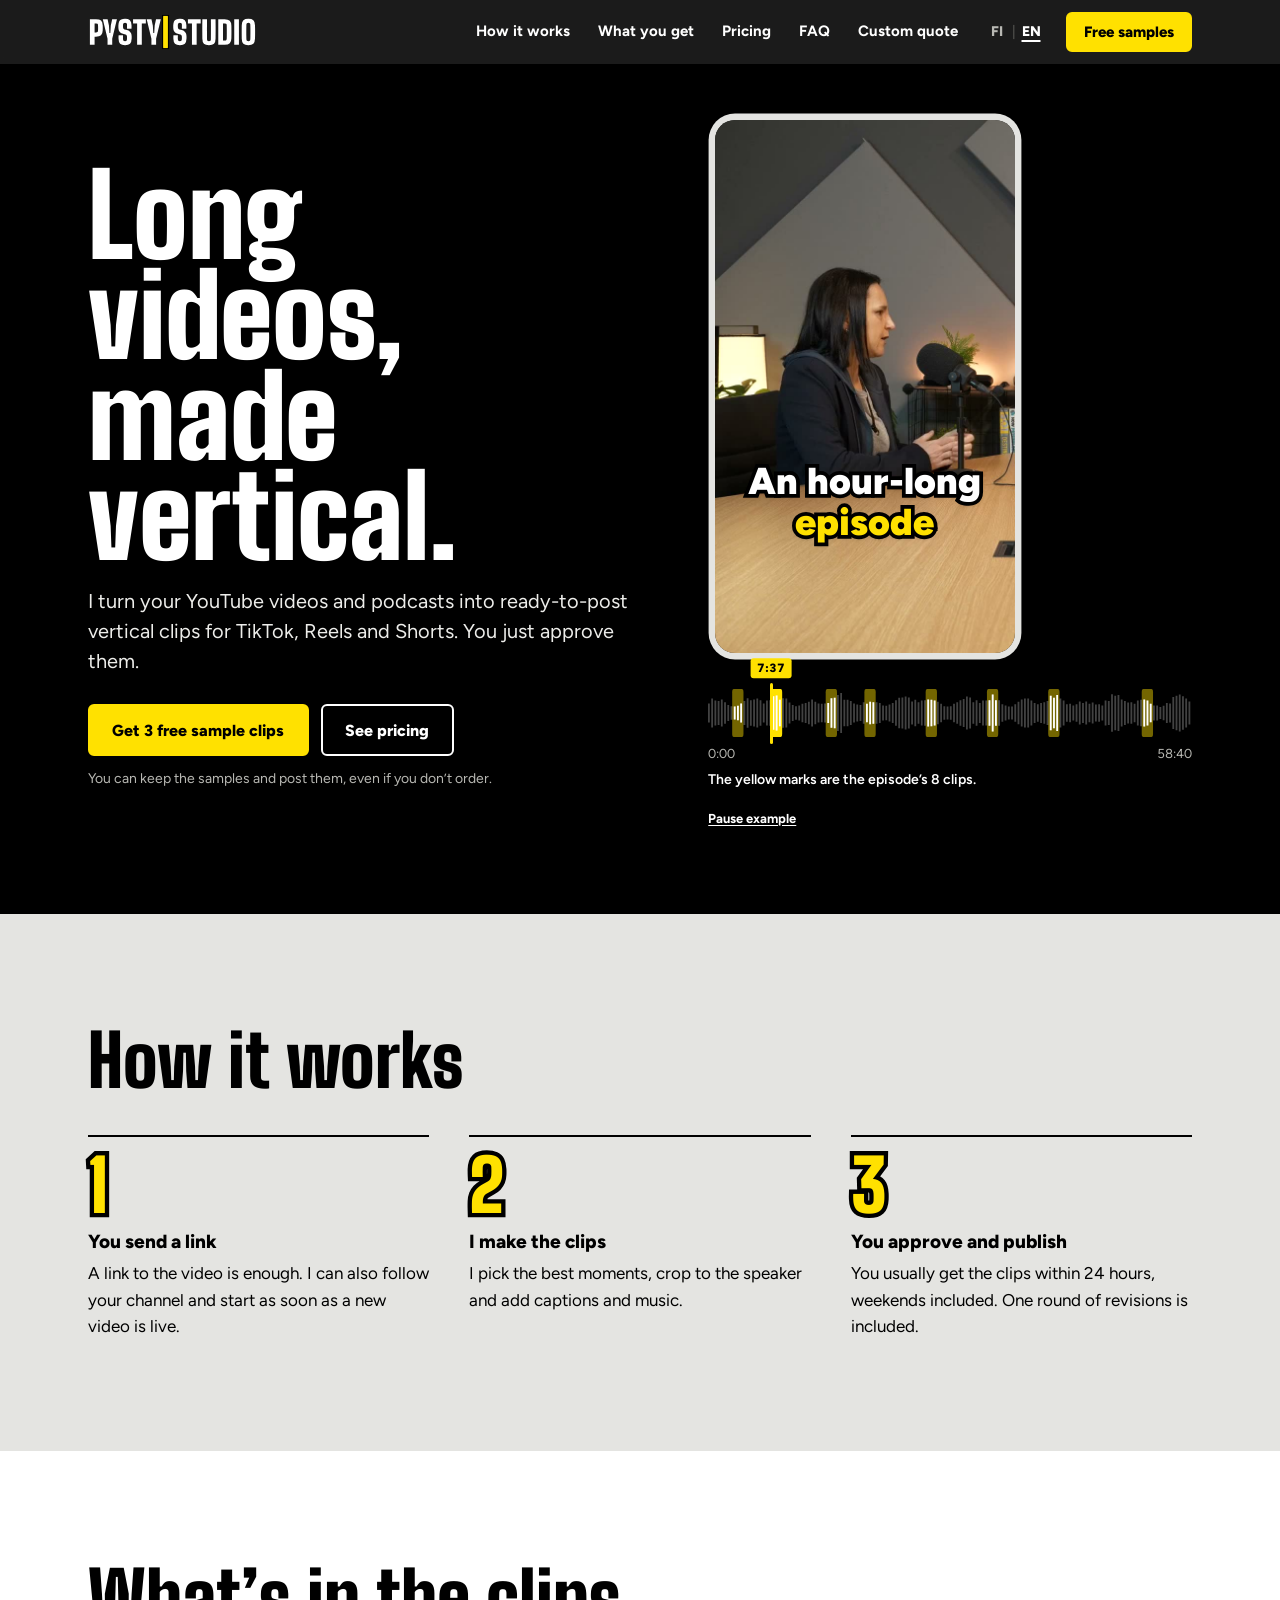
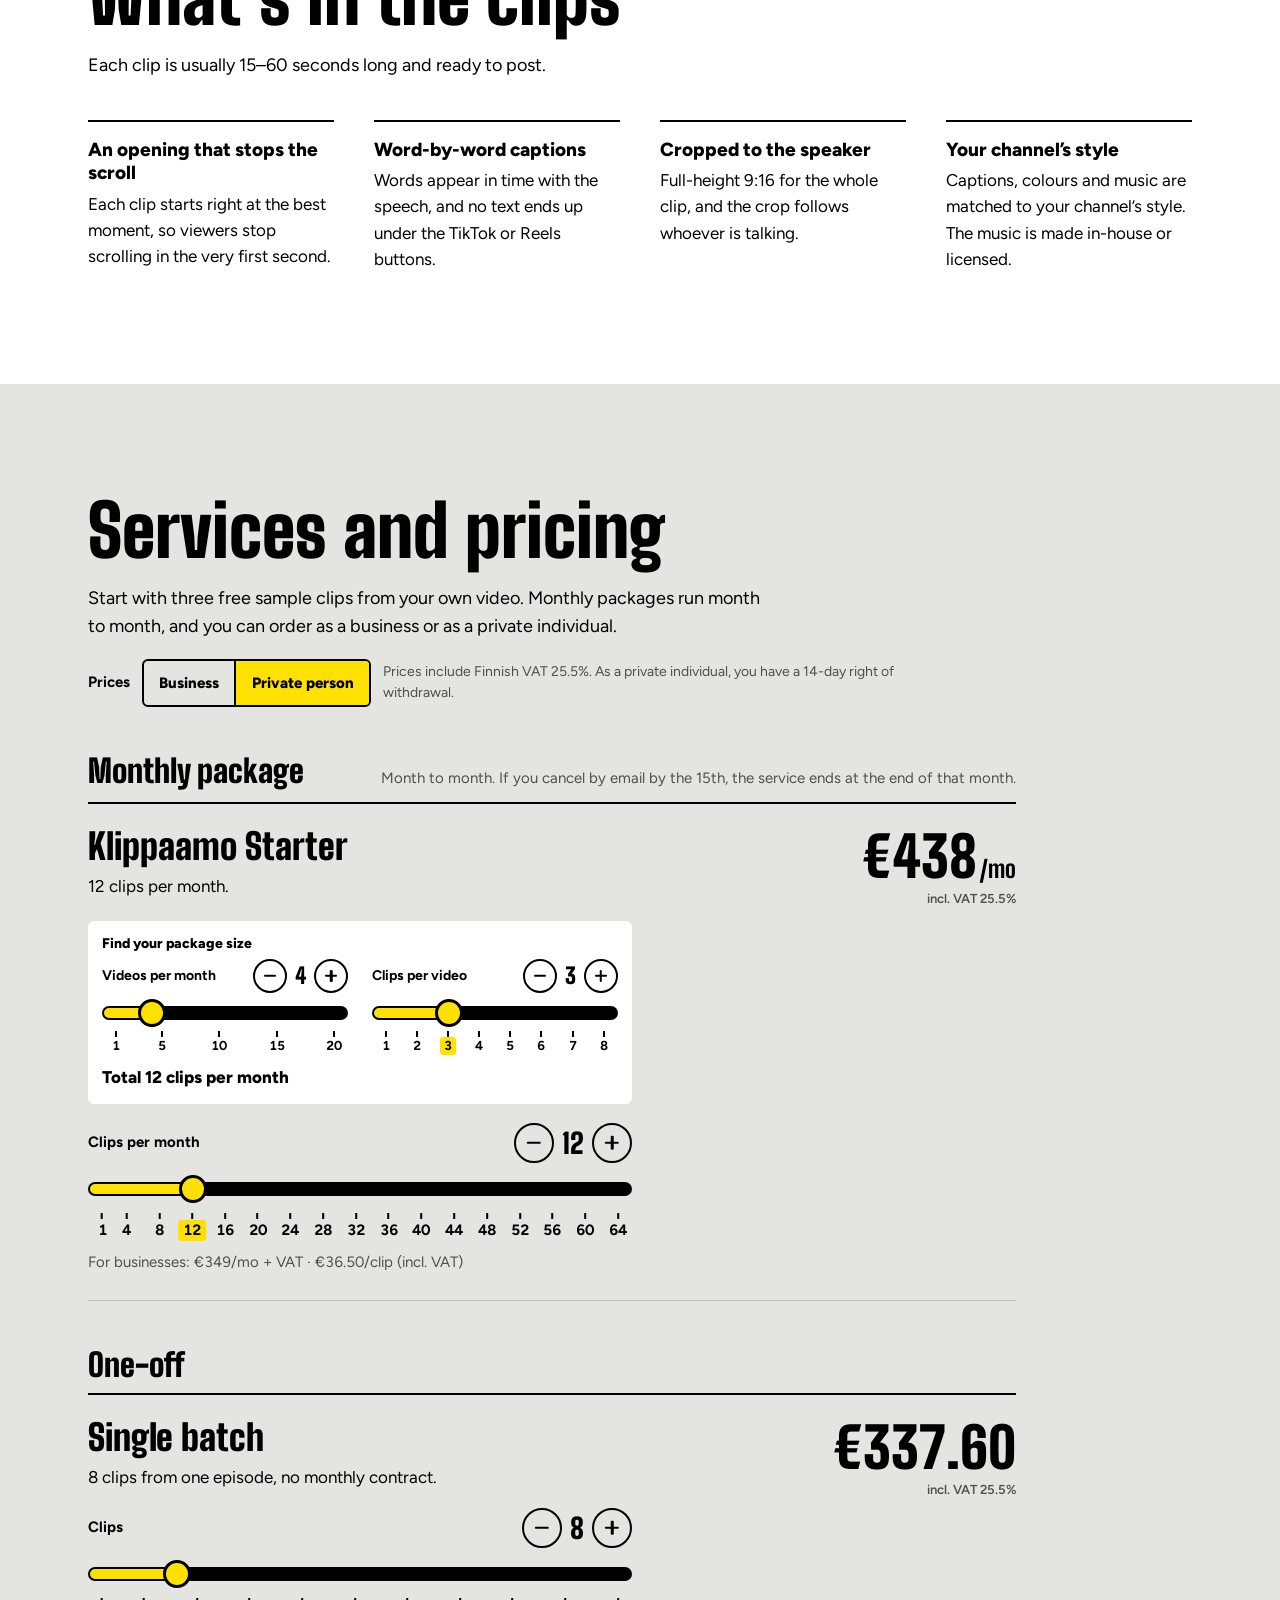
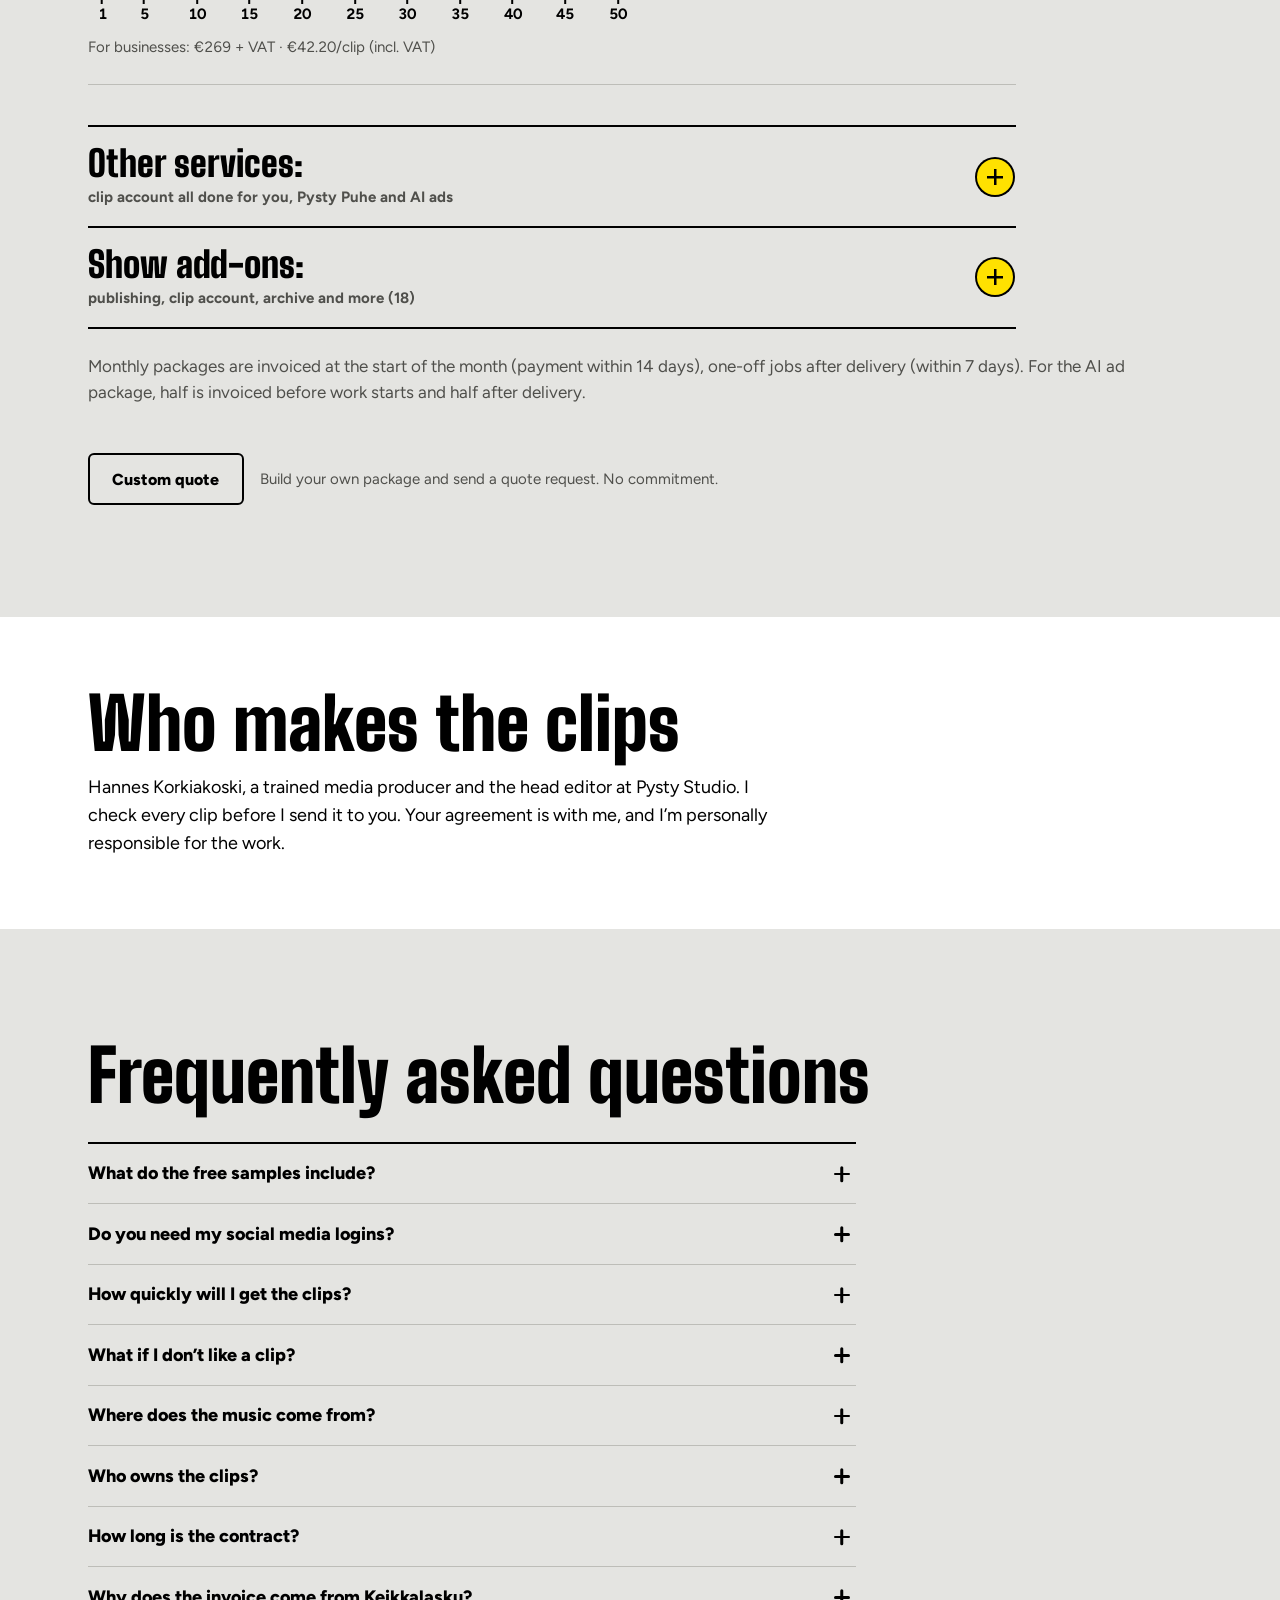
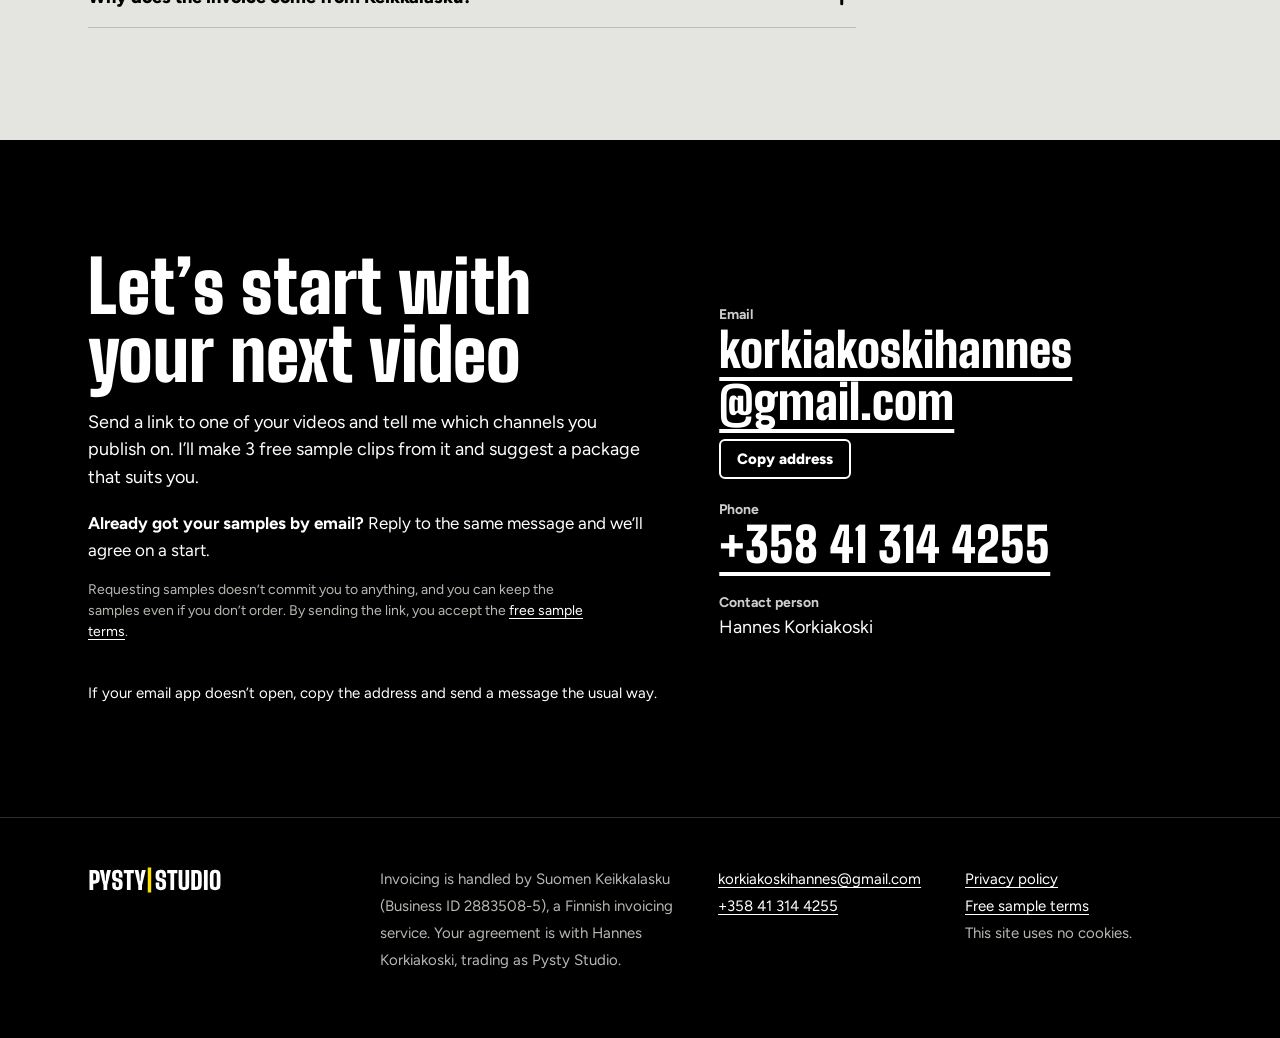
==== commit 84842e57: "Heron esimerkkiin oikeat ihmiset: piirretyn podcaststudion tilalle mainoksen p7 oikea podcastkuva (H" ====
--- a/en/index.html
+++ b/en/index.html
@@ -61,50 +61,6 @@
 <body>
   <a class="ohituslinkki" href="#content">Skip to content</a>
 
-  <!-- Esimerkkikuvan podcaststudio (sama kuin index.html:ssä). Värit tulevat tyyli.css:n k-alkuisista muuttujista. -->
-  <svg class="svg-maaritykset" width="0" height="0" aria-hidden="true" focusable="false">
-    <defs>
-      <pattern id="rimat" width="56" height="900" patternUnits="userSpaceOnUse">
-        <rect x="13" y="40" width="30" height="660" rx="15" style="fill:var(--k-rima)"/>
-      </pattern>
-    </defs>
-    <symbol id="kohtaus" viewBox="0 0 1600 900">
-      <rect width="1600" height="900" style="fill:var(--k-seina)"/>
-      <rect width="1600" height="900" fill="url(#rimat)"/>
-      <circle cx="800" cy="170" r="74" style="fill:var(--k-lamppu);opacity:.18"/>
-      <circle cx="800" cy="170" r="34" style="fill:var(--k-lamppu)"/>
-      <!-- Puhuja A -->
-      <path d="M262 900C264 724 332 642 420 620H540C628 642 696 724 698 900Z" style="fill:var(--k-paita-a)"/>
-      <path d="M440 520h80v104c0 26-80 26-80 0z" style="fill:var(--k-iho-a-varjo)"/>
-      <ellipse cx="480" cy="420" rx="92" ry="112" style="fill:var(--k-iho-a)"/>
-      <path d="M386 428C370 330 420 290 486 290C552 290 596 334 576 424C566 378 540 352 498 350C450 348 410 370 386 428Z" style="fill:var(--k-hius-a)"/>
-      <path d="M384 424C380 296 580 296 576 424" style="fill:none;stroke:var(--k-tumma);stroke-width:20;stroke-linecap:round"/>
-      <rect x="366" y="388" width="40" height="88" rx="20" style="fill:var(--k-tumma)"/>
-      <rect x="554" y="388" width="40" height="88" rx="20" style="fill:var(--k-tumma)"/>
-      <ellipse cx="470" cy="430" rx="9" ry="12" style="fill:var(--k-silma)"/>
-      <ellipse cx="524" cy="430" rx="9" ry="12" style="fill:var(--k-silma)"/>
-      <path d="M480 478q19 15 38 0" style="fill:none;stroke:var(--k-suu);stroke-width:7;stroke-linecap:round"/>
-      <path d="M648 790L614 560" style="stroke:var(--k-tumma);stroke-width:16;stroke-linecap:round"/>
-      <rect x="588" y="468" width="52" height="106" rx="26" transform="rotate(-14 614 521)" style="fill:var(--k-tumma)"/>
-      <!-- Puhuja B -->
-      <path d="M902 900C904 724 972 642 1060 620H1180C1268 642 1336 724 1338 900Z" style="fill:var(--k-paita-b)"/>
-      <path d="M1080 520h80v104c0 26-80 26-80 0z" style="fill:var(--k-iho-b-varjo)"/>
-      <ellipse cx="1120" cy="420" rx="92" ry="112" style="fill:var(--k-iho-b)"/>
-      <path d="M1024 404C1022 306 1070 286 1120 286C1170 286 1218 306 1216 404Z" style="fill:var(--k-pipo)"/>
-      <rect x="1018" y="370" width="204" height="46" rx="23" style="fill:var(--k-pipo-varjo)"/>
-      <ellipse cx="1092" cy="446" rx="9" ry="12" style="fill:var(--k-silma)"/>
-      <ellipse cx="1146" cy="446" rx="9" ry="12" style="fill:var(--k-silma)"/>
-      <path d="M1100 490q19 15 38 0" style="fill:none;stroke:var(--k-suu);stroke-width:7;stroke-linecap:round"/>
-      <path d="M952 790L986 560" style="stroke:var(--k-tumma);stroke-width:16;stroke-linecap:round"/>
-      <rect x="960" y="468" width="52" height="106" rx="26" transform="rotate(14 986 521)" style="fill:var(--k-tumma)"/>
-      <!-- Pöytä -->
-      <rect y="780" width="1600" height="120" style="fill:var(--k-poyta)"/>
-      <rect y="780" width="1600" height="14" style="fill:var(--k-poyta-reuna)"/>
-      <rect x="318" y="722" width="58" height="62" rx="9" style="fill:var(--k-muki)"/>
-      <rect x="1226" y="722" width="58" height="62" rx="9" style="fill:var(--k-muki)"/>
-    </symbol>
-  </svg>
-
   <header class="ylapalkki">
     <div class="kehys ylapalkki-sisalto">
       <a class="logo" href="index.html" aria-label="Pysty Studio, home">
@@ -153,7 +109,8 @@
           <div class="demo-rivi">
             <div class="klippi" aria-hidden="true">
               <div class="klippi-sisalto" data-puhuja="a">
-                <svg class="kohtaus" viewBox="0 0 1600 900" aria-hidden="true" focusable="false"><use href="#kohtaus"/></svg>
+                <!-- Oikea podcastkuva (10.11.2026, Hanneksen pyyntö: piirroksen tilalle mainosvideon oikeat ihmiset). Pexels 37874132, Pexels License, sama kuin mainoksessa p7, neonkyltti ja kannettavan merkki poistettu. 14 s saumaton silmukka. Rajaus puhujaan: tyyli.css, ohjaus: sivu.js. -->
+                <video class="kohtaus" src="../assets/esimerkki-podcast.mp4" poster="../assets/esimerkki-podcast.jpg" autoplay muted loop playsinline preload="auto" disablepictureinpicture disableremoteplayback aria-hidden="true" tabindex="-1"></video>
                 <p class="tekstitys" aria-hidden="true">becomes eight clips.</p>
               </div>
             </div>
--- a/assets/tyyli.css
+++ b/assets/tyyli.css
@@ -429,21 +429,23 @@
   position: absolute;
   top: 0;
   left: 0;
+  display: block;
   height: 100%;
   width: auto;
   max-width: none;
   aspect-ratio: 16 / 9;
+  object-fit: cover;
   /* Kuva on 16:9 ja kehys 9:16: kehyksen leveys on 81/256 kuvan leveydestä.
-     translate = 15,82 % – puhujan kohta (A 30 %, B 70 %). */
-  translate: -14.18% 0;
+     translate = 15,82 % – puhujan kohta. Oikea podcastkuva 10.11.2026: A 25 %, B 71 % (piirroksessa 30 % ja 70 %). */
+  translate: -9.18% 0;
   scale: 1;
-  transform-origin: 30% 46%;
+  transform-origin: 25% 38%;
   transition: scale .5s var(--ease-ulos);
 }
 .klippi-sisalto[data-puhuja="b"] .kohtaus,
 .klippi-b .kohtaus {
-  translate: -54.18% 0;
-  transform-origin: 70% 46%;
+  translate: -55.18% 0;
+  transform-origin: 71% 38%;
 }
 .klippi-sisalto[data-zoomi="1"] .kohtaus { scale: 1.12; }
 
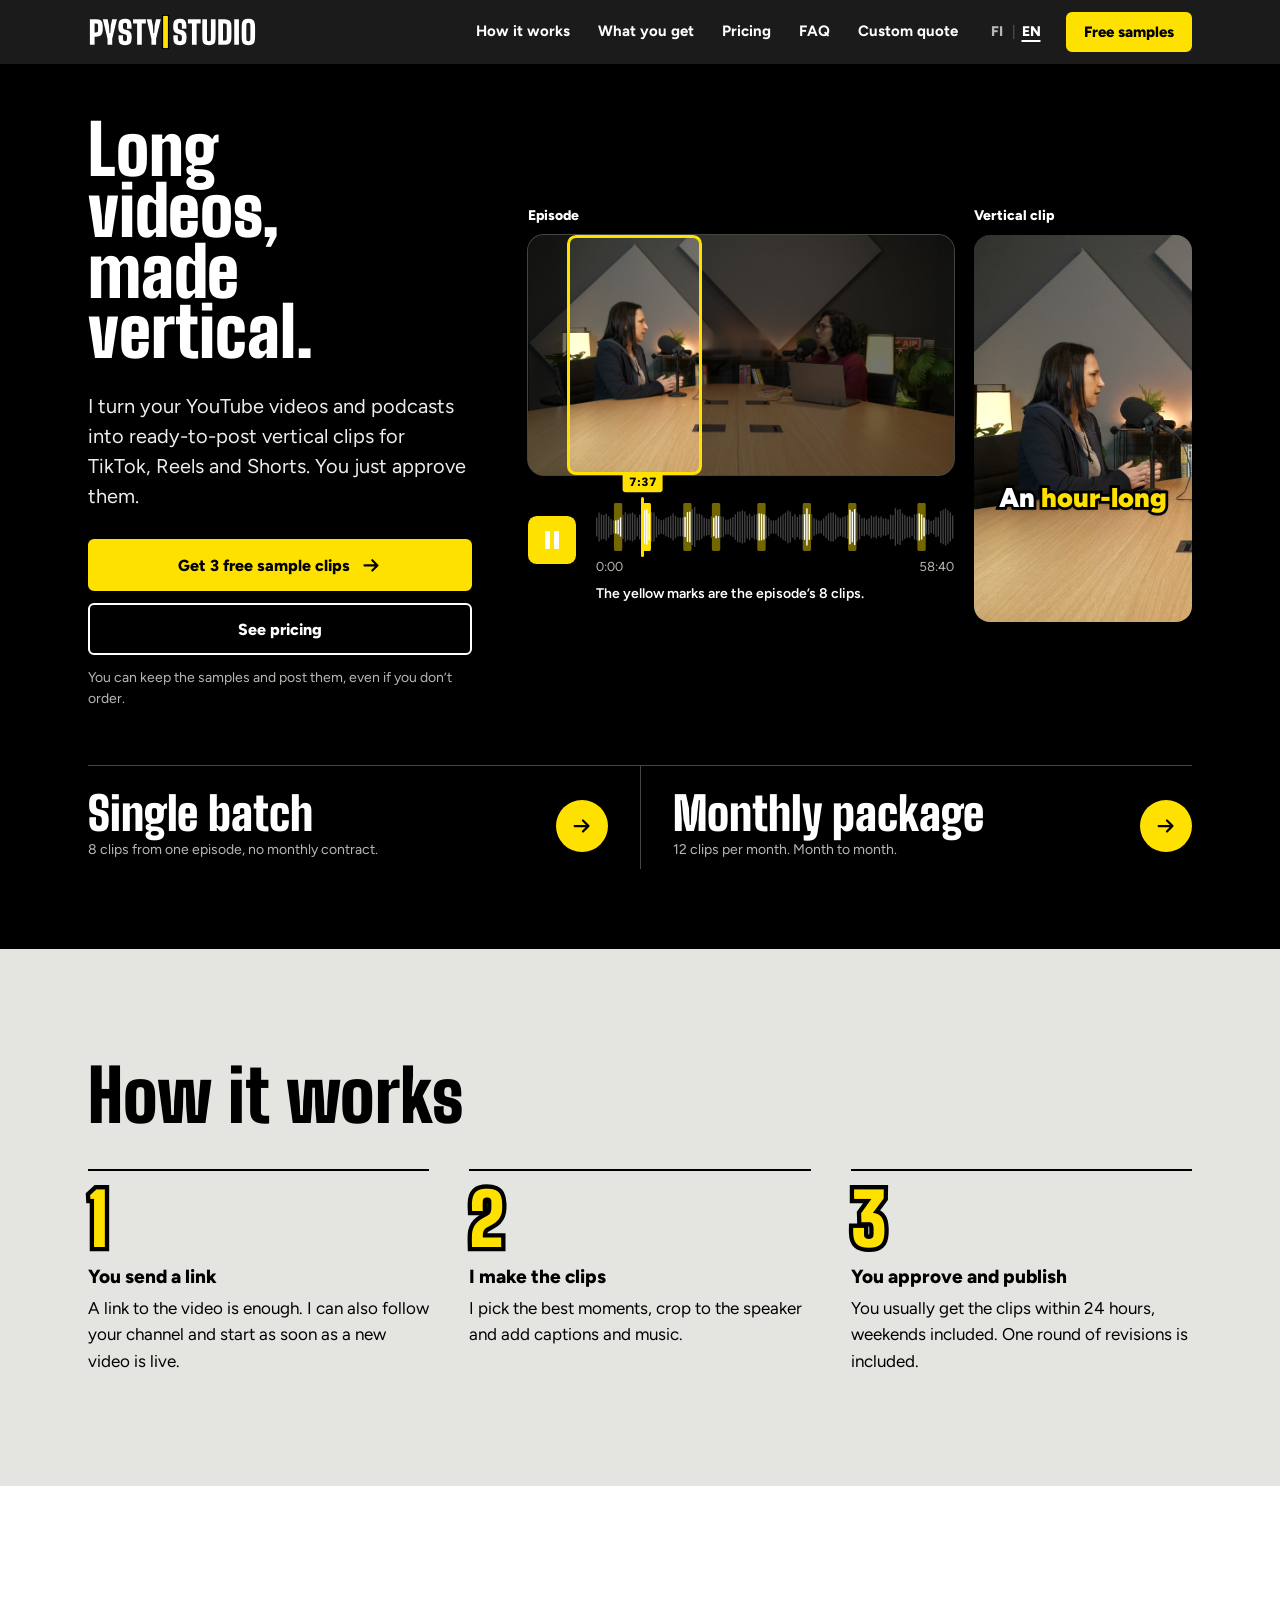
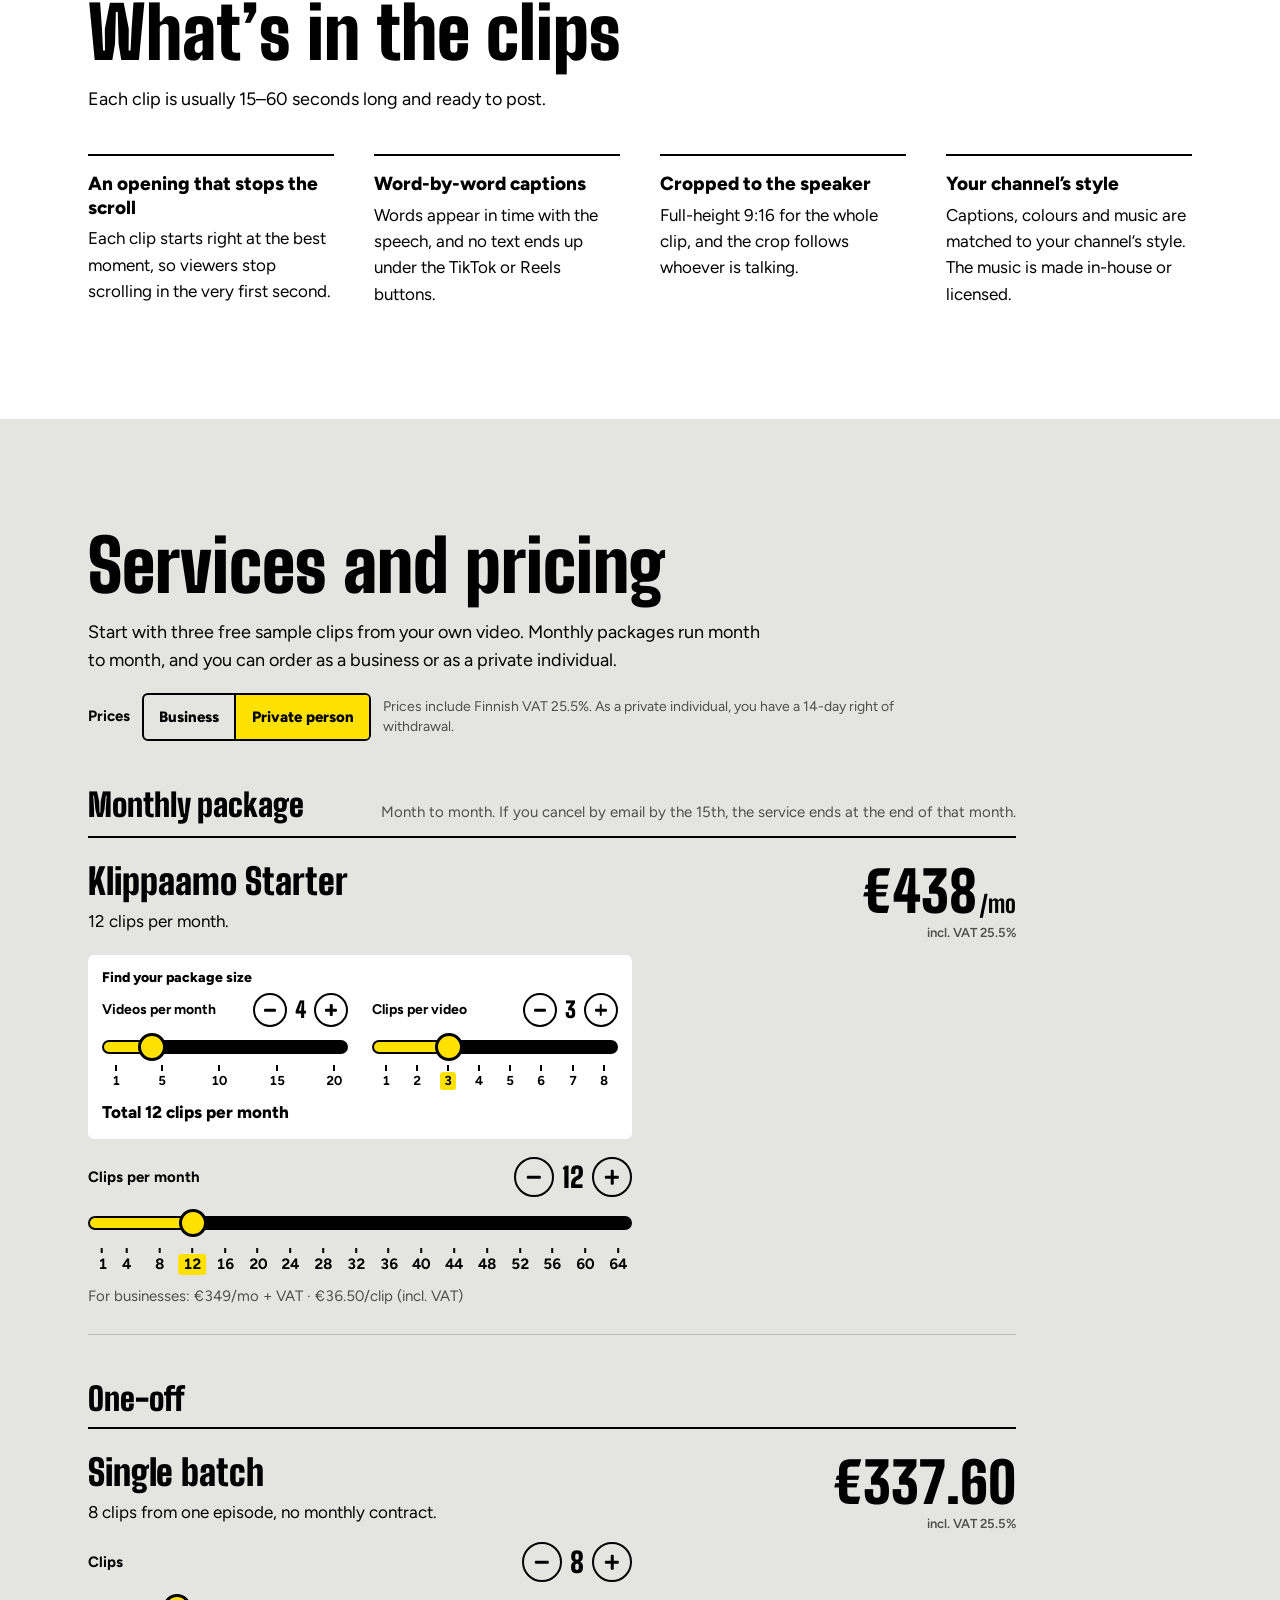
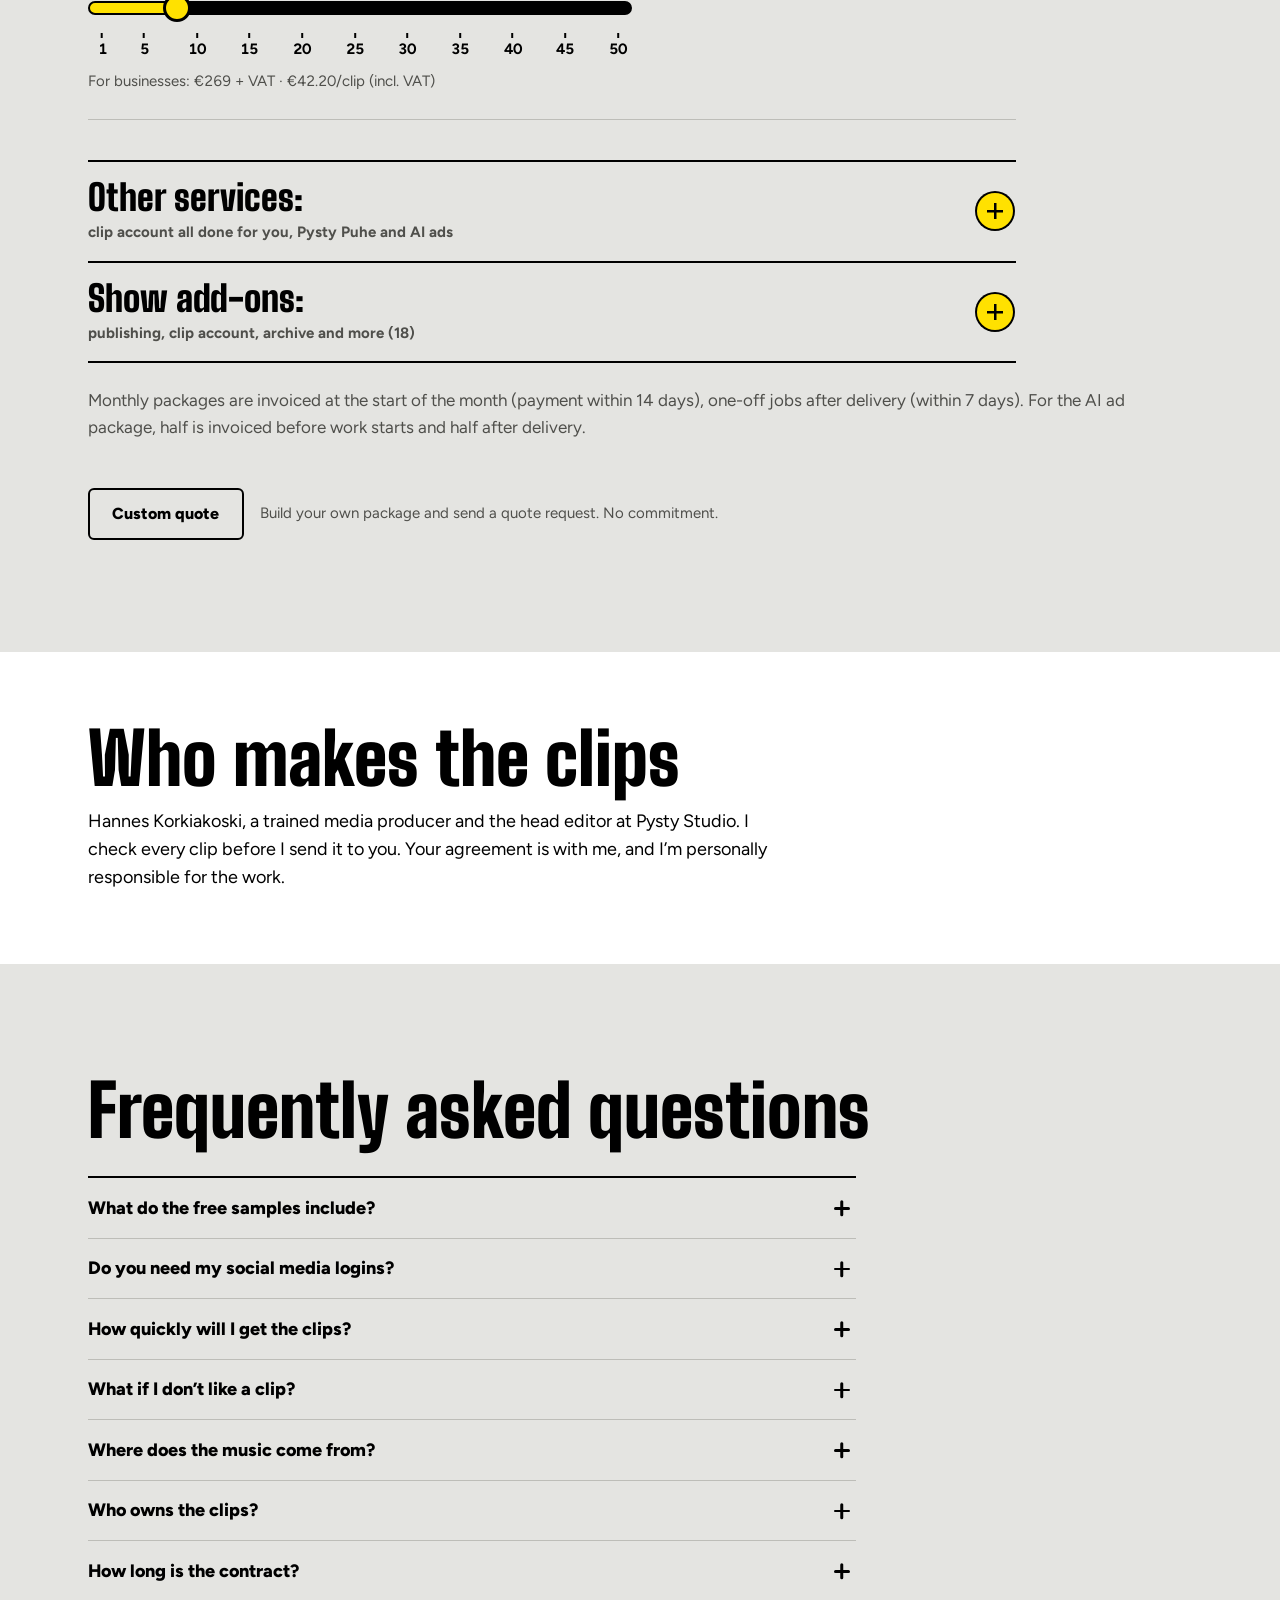
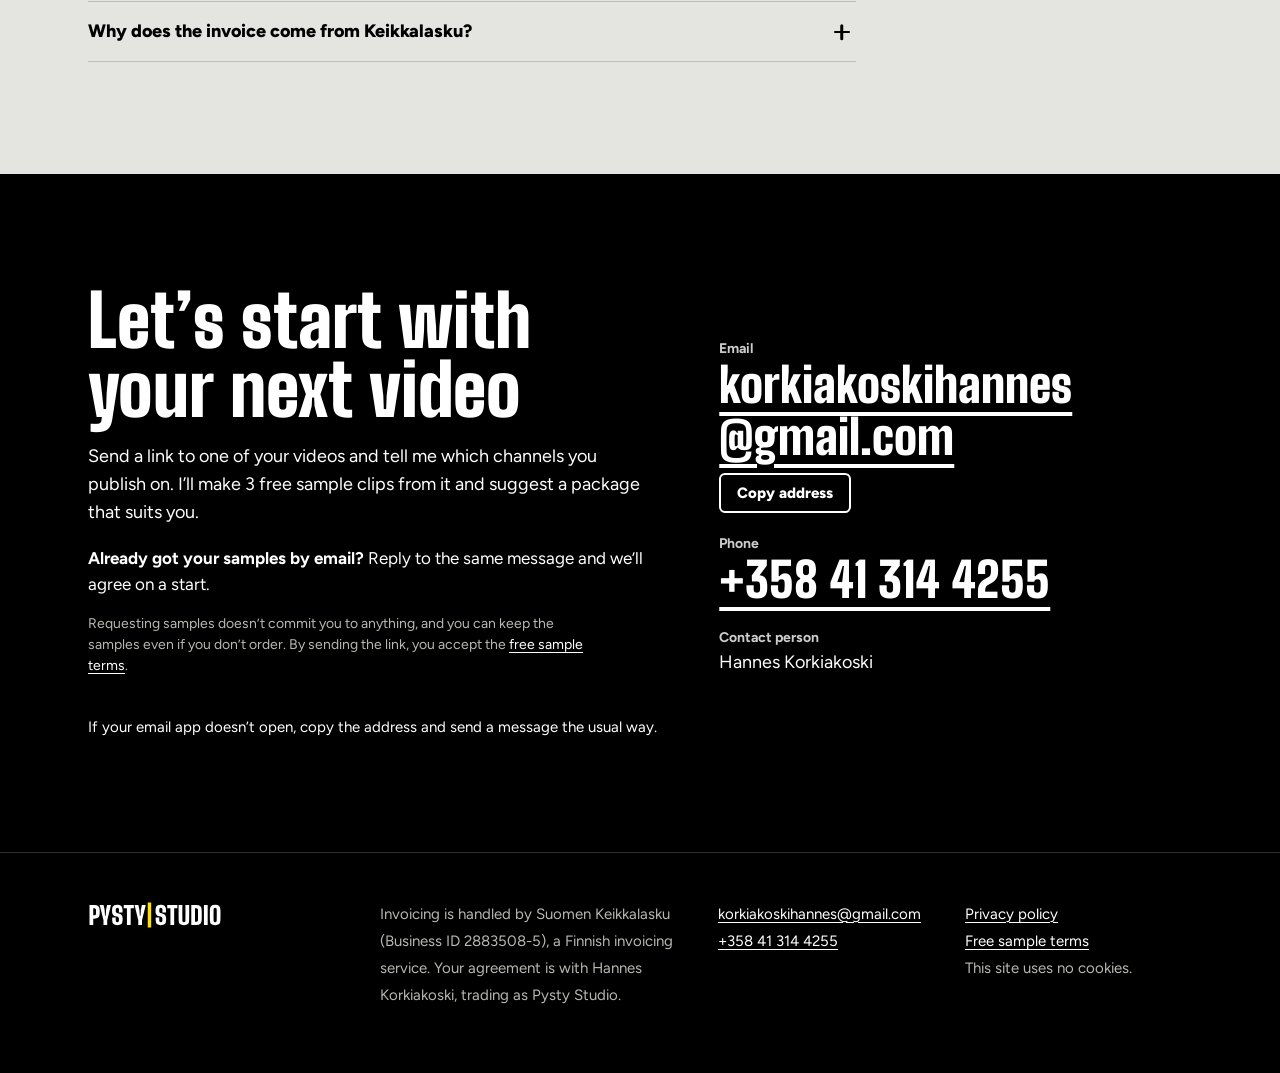
==== commit d8da6876: "Etusivun asettelu Hanneksen ChatGPT-luonnosten mukaan ja pidempi avausefekti (Hanneksen pyyntö 11.11" ====
--- a/en/index.html
+++ b/en/index.html
@@ -34,7 +34,7 @@
   <link rel="stylesheet" href="https://fonts.googleapis.com/css2?family=Big+Shoulders+Display:wght@700..900&family=Figtree:wght@400..900&display=swap">
   <link rel="stylesheet" href="../assets/tyyli.css">
   <!-- Pystyviiva-ilme (käytössä 23.10.2026): luokka ilme-uusi sekä ../assets/ilme-uusi.css ja ilme-uusi.js.
-       Avausefekti (data-intro): poistettiin 28.10.2026 ja palautettiin uusittuna 29.10.2026 (noin 1,5 s, ilme-uusi.js).
+       Avausefekti (data-intro): poistettiin 28.10.2026 ja palautettiin uusittuna 29.10.2026 (noin 1,5 s, ilme-uusi.js). Pidennetty noin 3 sekuntiin 11.11.2026.
        Introa ei näytetä, jos osoitteessa on #-ankkuri tai parametreja (esim. myyntiviestin linkki), paitsi ?intro=1. -->
   <script data-polku="../assets/" data-intro>
   (function () {
@@ -99,14 +99,24 @@
           <h1 id="hero-heading" class="otsikko-nelja"><span>Long</span> <span>videos,</span> <span>made</span> <span class="kursori">vertical.</span></h1>
           <p class="ingressi">I turn your YouTube videos and podcasts into ready-to-post vertical clips for TikTok, Reels and Shorts. You just approve them.</p>
           <div class="toiminnot">
-            <a class="nappi nappi-ensisijainen" href="mailto:korkiakoskihannes@gmail.com?subject=Free%20sample%20clips&amp;body=Hi%20Hannes%2C%0A%0AI%E2%80%99d%20like%203%20free%20sample%20clips.%0A%0ALink%20to%20the%20video%20or%20episode%3A%20%0AChannel%20name%20or%20link%3A%20%0AWhere%20I%20publish%20(TikTok%2C%20Instagram%20Reels%2C%20YouTube%20Shorts)%3A%20%0A%0AWishes%20(optional)%3A%0A-%20Moments%20I%E2%80%99d%20like%20clipped%20(timestamps)%3A%20%0A-%20Style%20(caption%20colours%2C%20font%2C%20music)%3A%20%0A-%20Who%20the%20channel%20is%20for%3A%20%0A%0AName%3A%20%0ACompany%20and%20VAT%20number%20(if%20any)%3A%20%0A%0AI%20accept%20the%20sample%20terms%3A%20https%3A%2F%2Fpystystudio.fi%2Fen%2Fsamples.html%0A">Get 3 free sample clips</a>
+            <a class="nappi nappi-ensisijainen" href="mailto:korkiakoskihannes@gmail.com?subject=Free%20sample%20clips&amp;body=Hi%20Hannes%2C%0A%0AI%E2%80%99d%20like%203%20free%20sample%20clips.%0A%0ALink%20to%20the%20video%20or%20episode%3A%20%0AChannel%20name%20or%20link%3A%20%0AWhere%20I%20publish%20(TikTok%2C%20Instagram%20Reels%2C%20YouTube%20Shorts)%3A%20%0A%0AWishes%20(optional)%3A%0A-%20Moments%20I%E2%80%99d%20like%20clipped%20(timestamps)%3A%20%0A-%20Style%20(caption%20colours%2C%20font%2C%20music)%3A%20%0A-%20Who%20the%20channel%20is%20for%3A%20%0A%0AName%3A%20%0ACompany%20and%20VAT%20number%20(if%20any)%3A%20%0A%0AI%20accept%20the%20sample%20terms%3A%20https%3A%2F%2Fpystystudio.fi%2Fen%2Fsamples.html%0A"><span>Get 3 free sample clips</span><svg class="nuoli" viewBox="0 0 24 24" aria-hidden="true" focusable="false"><path d="M4 12h15m-6-6 6 6-6 6" fill="none" stroke="currentColor" stroke-width="2.4" stroke-linecap="round" stroke-linejoin="round"/></svg></a>
             <a class="nappi nappi-toissijainen" href="#pricing">See pricing</a>
           </div>
           <p class="pienteksti">You can keep the samples and post them, even if you don’t order.</p>
         </div>
 
         <figure class="demo" data-demo data-puhuja="a">
+          <!-- Teema 11.11.2026 (Hanneksen ChatGPT-luonnokset): vaakajakso ja pystyklippi rinnakkain. Keltainen rajain näyttää,
+               mistä kohdasta klippi rajataan, ja hyppää puhujaan (sivu.js). Sama Pexels-video kuin klipissä. -->
+          <div class="demo-jakso">
+            <p class="demo-nimi" aria-hidden="true"><span>Episode</span></p>
+            <div class="lahde" aria-hidden="true">
+              <video class="lahde-video" src="../assets/esimerkki-podcast.mp4" poster="../assets/esimerkki-podcast.jpg" autoplay muted loop playsinline preload="auto" disablepictureinpicture disableremoteplayback tabindex="-1"></video>
+              <span class="rajain"></span>
+            </div>
+          </div>
           <div class="demo-rivi">
+            <p class="demo-nimi" aria-hidden="true"><span>Vertical clip</span></p>
             <div class="klippi" aria-hidden="true">
               <div class="klippi-sisalto" data-puhuja="a">
                 <!-- Oikea podcastkuva (10.11.2026, Hanneksen pyyntö: piirroksen tilalle mainosvideon oikeat ihmiset). Pexels 37874132, Pexels License, sama kuin mainoksessa p7, neonkyltti ja kannettavan merkki poistettu. 14 s saumaton silmukka. Rajaus puhujaan: tyyli.css, ohjaus: sivu.js. -->
@@ -142,9 +152,16 @@
             <div class="aikajana-ajat" aria-hidden="true"><span>0:00</span><span>58:40</span></div>
             <figcaption>The yellow marks are the episode’s 8 clips.</figcaption>
           </figure>
-          <button class="demo-tauko" type="button" hidden>Pause example</button>
+          <button class="demo-tauko" type="button" hidden><span class="demo-tauko-kuvake" aria-hidden="true"></span><span class="demo-tauko-teksti piilotettu">Pause example</span></button>
           <figcaption class="piilotettu">Example: a podcast frame is cropped vertically around the speaker, and the captions appear word by word.</figcaption>
         </figure>
+      </div>
+      <!-- Teema 11.11.2026: Kertaerä | Kuukausipaketti (luonnos 24458d67). Nimet ja kuvaukset ovat hintakorttien nykyiset tekstit. Linkit vievät hintakortteihin, hinnat vain hinnastossa (hintadata.js). -->
+      <div class="kehys palveluvalinta">
+        <ul class="palveluvalinta-lista" aria-label="Services">
+          <li><a class="palveluvalinta-rivi" href="#kertatyo"><span class="palveluvalinta-nimi">Single batch</span><span class="palveluvalinta-kuvaus">8 clips from one episode, no monthly contract.</span><span class="palveluvalinta-nuoli"><svg class="nuoli" viewBox="0 0 24 24" aria-hidden="true" focusable="false"><path d="M4 12h15m-6-6 6 6-6 6" fill="none" stroke="currentColor" stroke-width="2.4" stroke-linecap="round" stroke-linejoin="round"/></svg></span></a></li>
+          <li><a class="palveluvalinta-rivi" href="#kuukausipaketti"><span class="palveluvalinta-nimi">Monthly package</span><span class="palveluvalinta-kuvaus">12 clips per month. Month to month.</span><span class="palveluvalinta-nuoli"><svg class="nuoli" viewBox="0 0 24 24" aria-hidden="true" focusable="false"><path d="M4 12h15m-6-6 6 6-6 6" fill="none" stroke="currentColor" stroke-width="2.4" stroke-linecap="round" stroke-linejoin="round"/></svg></span></a></li>
+        </ul>
       </div>
     </section>
 
@@ -220,7 +237,7 @@
              sekä tähän että ../index.html-tiedostoon. Kiinteät hinnat: data-hinta="nimi" (hintadata.js, kiinteat).
              Säätimissä on autocomplete="off" (Takaisin-nappi, ks. hinnat.js). -->
 
-        <div class="hintaryhma">
+        <div class="hintaryhma" id="kuukausipaketti">
           <div class="hintaryhma-otsikko">
             <h3>Monthly package</h3>
             <p>Month to month. If you cancel by email by the 15th, the service ends at the end of that month.</p>
@@ -264,7 +281,7 @@
           </ul>
         </div>
 
-        <div class="hintaryhma">
+        <div class="hintaryhma" id="kertatyo">
           <div class="hintaryhma-otsikko">
             <h3>One-off</h3>
           </div>
--- a/assets/tyyli.css
+++ b/assets/tyyli.css
@@ -1815,3 +1815,237 @@
   details::details-content { transition: none; }
   .sana.nakyy { animation: none; }
 }
+
+/* ==========================================================================================================
+   Teema 11.11.2026: asettelu Hanneksen ChatGPT-luonnoksista (00_saapuneet/2026-11-11_chatgpt-teema-*.png,
+   tavoitekuvat 24458d67 työpöytä ja 866ae6bd mobiili). Hanneksen linja: "nykyisen värit ja teema kans pysyisi mutta
+   sisältö ei muutu". Siksi värit, fontit ja tekstit ovat ennallaan. Luonnoksista on otettu vain asettelu:
+   - Työpöytä: vasemmalla otsikko, ingressi ja näytepainike. Keskellä vaakajakso (keltainen 9:16-rajain hyppää
+     puhujaan, sivu.js) ja sen alla play/tauko-nappi ja aaltomuoto. Oikealla pystyklippi.
+   - Mobiili: otsikko, jakso ja pystyklippi rinnakkain, aaltomuoto, ingressi, napit ja "Saat pitää…".
+   - Heron alla rivi Kertaerä | Kuukausipaketti nuolipainikkeilla (hintakorttien nykyiset tekstit, linkit kortteihin).
+   Vanha versio: 99_arkisto/2026-11-11_verkkosivu-ennen-teemaa/.
+   ========================================================================================================== */
+:root { --sade-paneeli: 1rem; }
+
+/* Näytepainike: luonnoksen tapaan isompi ja nuoli perässä. */
+.nuoli { width: 1.3em; height: 1.3em; flex: 0 0 auto; }
+.hero .toiminnot .nappi-ensisijainen { gap: .7rem; }
+.hero .toiminnot .nappi-ensisijainen .nuoli { transition: transform .3s var(--ease-ulos); }
+.hero .toiminnot .nappi-ensisijainen:hover .nuoli { transform: translateX(.2em); }
+
+/* Demo: jakso, aaltomuoto ja pystyklippi */
+.hero .demo {
+  display: grid;
+  grid-template-columns: auto minmax(0, 1fr) auto;
+  grid-template-areas: "jakso jakso klippi" "tauko aikajana klippi";
+  grid-template-rows: auto 1fr;
+  column-gap: 1.25rem;
+  align-items: start;
+}
+.demo-jakso { grid-area: jakso; min-width: 0; }
+.hero .demo > .demo-rivi { grid-area: klippi; display: block; }
+.hero .demo > .aikajana { grid-area: aikajana; margin-top: 1.75rem; min-width: 0; }
+.hero .demo > .demo-tauko { grid-area: tauko; }
+.hero .demo .klippi {
+  width: clamp(10rem, 17vw, 15rem);
+  margin: 0;
+  border-radius: var(--sade-paneeli);
+  cursor: pointer;
+}
+.ilme-uusi .hero .demo .klippi { box-shadow: none; }
+.demo-nimi {
+  margin: 0 0 .6rem;
+  font-size: .875rem;
+  font-weight: 800;
+  line-height: 1.3;
+}
+.hero .lahde {
+  border-radius: var(--sade-paneeli);
+  background: #1A1A18;
+  box-shadow: none;
+}
+.lahde-video {
+  position: absolute;
+  inset: 0;
+  z-index: 0;
+  display: block;
+  width: 100%;
+  height: 100%;
+  object-fit: cover;
+}
+/* Rajain: 9:16-alue (31,64 % jakson leveydestä) puhujan kohdalla, kuten klipin rajaus (A 25 %, B 71 %). */
+.hero .rajain {
+  z-index: 1;
+  left: 9.18%;
+  border: 3px solid var(--keltainen);
+  border-radius: .55rem;
+  /* Himmennys rajauksen ulkopuolelle ääriviivalla: box-shadow ei piirtynyt videon päälle (11.11.2026). */
+  box-shadow: none;
+  outline: 100vmax solid rgba(0, 0, 0, .55);
+  transition: left .55s var(--ease-ulos);
+}
+.hero .demo[data-puhuja="b"] .rajain { left: 55.18%; }
+
+/* Play/tauko: keltainen neliö aaltomuodon vasemmalla puolella (teksti ruudunlukijalle). */
+.hero .demo-tauko {
+  display: grid;
+  place-items: center;
+  width: 3rem;
+  height: 3rem;
+  margin: 2.55rem 0 0;
+  padding: 0;
+  border: 0;
+  border-radius: .55rem;
+  background: var(--keltainen);
+  color: var(--musta);
+  cursor: pointer;
+  transition: background-color .2s;
+}
+.hero .demo-tauko[hidden] { display: none; }
+.hero .demo-tauko:hover { background: var(--keltainen); color: var(--musta); }
+.ilme-uusi .hero .demo-tauko,
+.ilme-uusi .hero .demo-tauko:hover { color: var(--musta); border-radius: .55rem; }
+.demo-tauko-kuvake { position: relative; display: block; width: 1rem; height: 1.1rem; }
+/* Soi: tauko-merkki (kaksi palkkia). */
+.demo-tauko-kuvake::before,
+.demo-tauko-kuvake::after {
+  content: "";
+  position: absolute;
+  top: 0;
+  bottom: 0;
+  width: .32rem;
+  border-radius: 1px;
+  background: currentColor;
+}
+.demo-tauko-kuvake::before { left: .05rem; }
+.demo-tauko-kuvake::after { right: .05rem; }
+/* Tauolla tai lopussa: play-merkki (kolmio). */
+.demo:is([data-tila="tauko"], [data-tila="loppu"]) .demo-tauko-kuvake::after { display: none; }
+.demo:is([data-tila="tauko"], [data-tila="loppu"]) .demo-tauko-kuvake::before {
+  left: .15rem;
+  width: 0;
+  height: 0;
+  border-style: solid;
+  border-width: .55rem 0 .55rem .9rem;
+  border-color: transparent transparent transparent currentColor;
+  border-radius: 0;
+  background: none;
+}
+/* Pysäytettynä klipin päällä iso play-merkki kuten luonnoksessa. */
+.hero .demo .klippi::after {
+  content: "";
+  position: absolute;
+  left: 50%;
+  top: 42%;
+  z-index: 3;
+  width: 4rem;
+  height: 4rem;
+  translate: -50% -50%;
+  border-radius: 50%;
+  background: var(--keltainen) url("data:image/svg+xml,%3Csvg xmlns='http://www.w3.org/2000/svg' viewBox='0 0 24 24'%3E%3Cpath d='M9 6.5v11l9-5.5z' fill='%23000'/%3E%3C/svg%3E") center / 60% no-repeat;
+  opacity: 0;
+  scale: .8;
+  pointer-events: none;
+  transition: opacity .25s, scale .25s var(--ease-ulos);
+}
+.hero .demo:is([data-tila="tauko"], [data-tila="loppu"]) .klippi::after { opacity: 1; scale: 1; }
+
+/* Puhelin ja tabletti (alle 64em): luonnoksen järjestys. Otsikko, kuvat, aaltomuoto, ingressi, napit ja "Saat pitää…". */
+@media (max-width: 63.99em) {
+  .hero-teksti > *,
+  .hero-teksti > .ylaotsake,
+  .hero-teksti > .ingressi,
+  .hero-teksti > .toiminnot,
+  .hero-teksti > .pienteksti { order: 3; }
+  .hero-teksti > h1 { order: 1; }
+  .hero-ruudukko > .demo { order: 2; margin: .75rem 0 2rem; }
+}
+@media (max-width: 35.99em) {
+  .hero .demo {
+    grid-template-columns: auto minmax(0, 1fr) 38%;
+    column-gap: .75rem;
+    grid-template-areas: "jakso jakso klippi" "tauko aikajana aikajana";
+  }
+  .hero .demo .klippi { width: 100%; border-radius: .75rem; }
+  .hero .lahde { border-radius: .75rem; }
+  .demo-nimi { font-size: .8125rem; margin-bottom: .45rem; }
+  .hero .demo-tauko { width: 2.75rem; height: 2.75rem; }
+  .hero .demo .klippi::after { width: 3rem; height: 3rem; }
+}
+@media (min-width: 36em) and (max-width: 63.99em) {
+  .hero .demo .klippi { width: clamp(11rem, 30vw, 15rem); }
+}
+
+/* Tietokone: otsikko, ingressi ja napit vasemmalla, kuvat oikealla. */
+@media (min-width: 64em) {
+  .hero-ruudukko {
+    grid-template-columns: minmax(17rem, 24rem) minmax(0, 1fr);
+    align-items: center;
+    column-gap: 3.5rem;
+  }
+  .hero h1 { font-size: clamp(4.75rem, 6.6vw, 7rem); margin-bottom: 1.75rem; }
+  .hero h1.otsikko-nelja { font-size: clamp(4rem, 5.4vw, 5.75rem); }
+  .hero .toiminnot .nappi { flex: 1 1 100%; }
+}
+
+/* Rivi Kertaerä | Kuukausipaketti heron alaosassa */
+.palveluvalinta { padding-top: 3.5rem; }
+.palveluvalinta-lista {
+  list-style: none;
+  margin: 0;
+  padding: 0;
+  border-top: 1px solid rgba(255, 255, 255, .28);
+}
+.palveluvalinta-lista li + li { border-top: 1px solid rgba(255, 255, 255, .28); }
+.palveluvalinta-rivi {
+  display: grid;
+  grid-template-columns: minmax(0, 1fr) auto;
+  grid-template-areas: "nimi nuoli" "kuvaus nuoli";
+  align-items: center;
+  column-gap: 1.25rem;
+  row-gap: .3rem;
+  padding: 1.25rem 0;
+  color: var(--valkoinen);
+  text-decoration: none;
+}
+.palveluvalinta-nimi {
+  grid-area: nimi;
+  font-family: var(--fontti-otsikko);
+  font-size: clamp(2.25rem, 9vw, 3.25rem);
+  font-weight: 900;
+  line-height: .95;
+}
+.palveluvalinta-kuvaus {
+  grid-area: kuvaus;
+  max-width: 30em;
+  font-size: .9375rem;
+  line-height: 1.45;
+  color: var(--vari-harmaa-tumma);
+}
+.palveluvalinta-nuoli {
+  grid-area: nuoli;
+  display: grid;
+  place-items: center;
+  width: 3.25rem;
+  height: 3.25rem;
+  border-radius: 50%;
+  background: var(--keltainen);
+  color: var(--musta);
+  transition: transform .3s var(--ease-ulos), box-shadow .2s;
+}
+.palveluvalinta-rivi:hover .palveluvalinta-nuoli,
+.palveluvalinta-rivi:focus-visible .palveluvalinta-nuoli { transform: translateX(.3rem); box-shadow: var(--neon-hehku, none); }
+.palveluvalinta-rivi:focus-visible { outline: 3px solid var(--keltainen); outline-offset: 4px; border-radius: 4px; }
+@media (min-width: 56em) {
+  .palveluvalinta-lista { display: grid; grid-template-columns: 1fr 1fr; }
+  .palveluvalinta-lista li + li { border-top: 0; border-left: 1px solid rgba(255, 255, 255, .28); padding-left: 2rem; }
+  .palveluvalinta-lista li:first-child { padding-right: 2rem; }
+  .palveluvalinta-rivi { column-gap: 1.5rem; padding: 1.6rem 0 .5rem; }
+  .palveluvalinta-nimi { font-size: clamp(2.5rem, 3.6vw, 3.5rem); }
+  .palveluvalinta-kuvaus { font-size: .875rem; }
+}
+
+@media (prefers-reduced-motion: reduce) {
+  .hero .rajain, .palveluvalinta-nuoli, .hero .toiminnot .nappi-ensisijainen .nuoli, .hero .demo .klippi::after { transition: none; }
+}
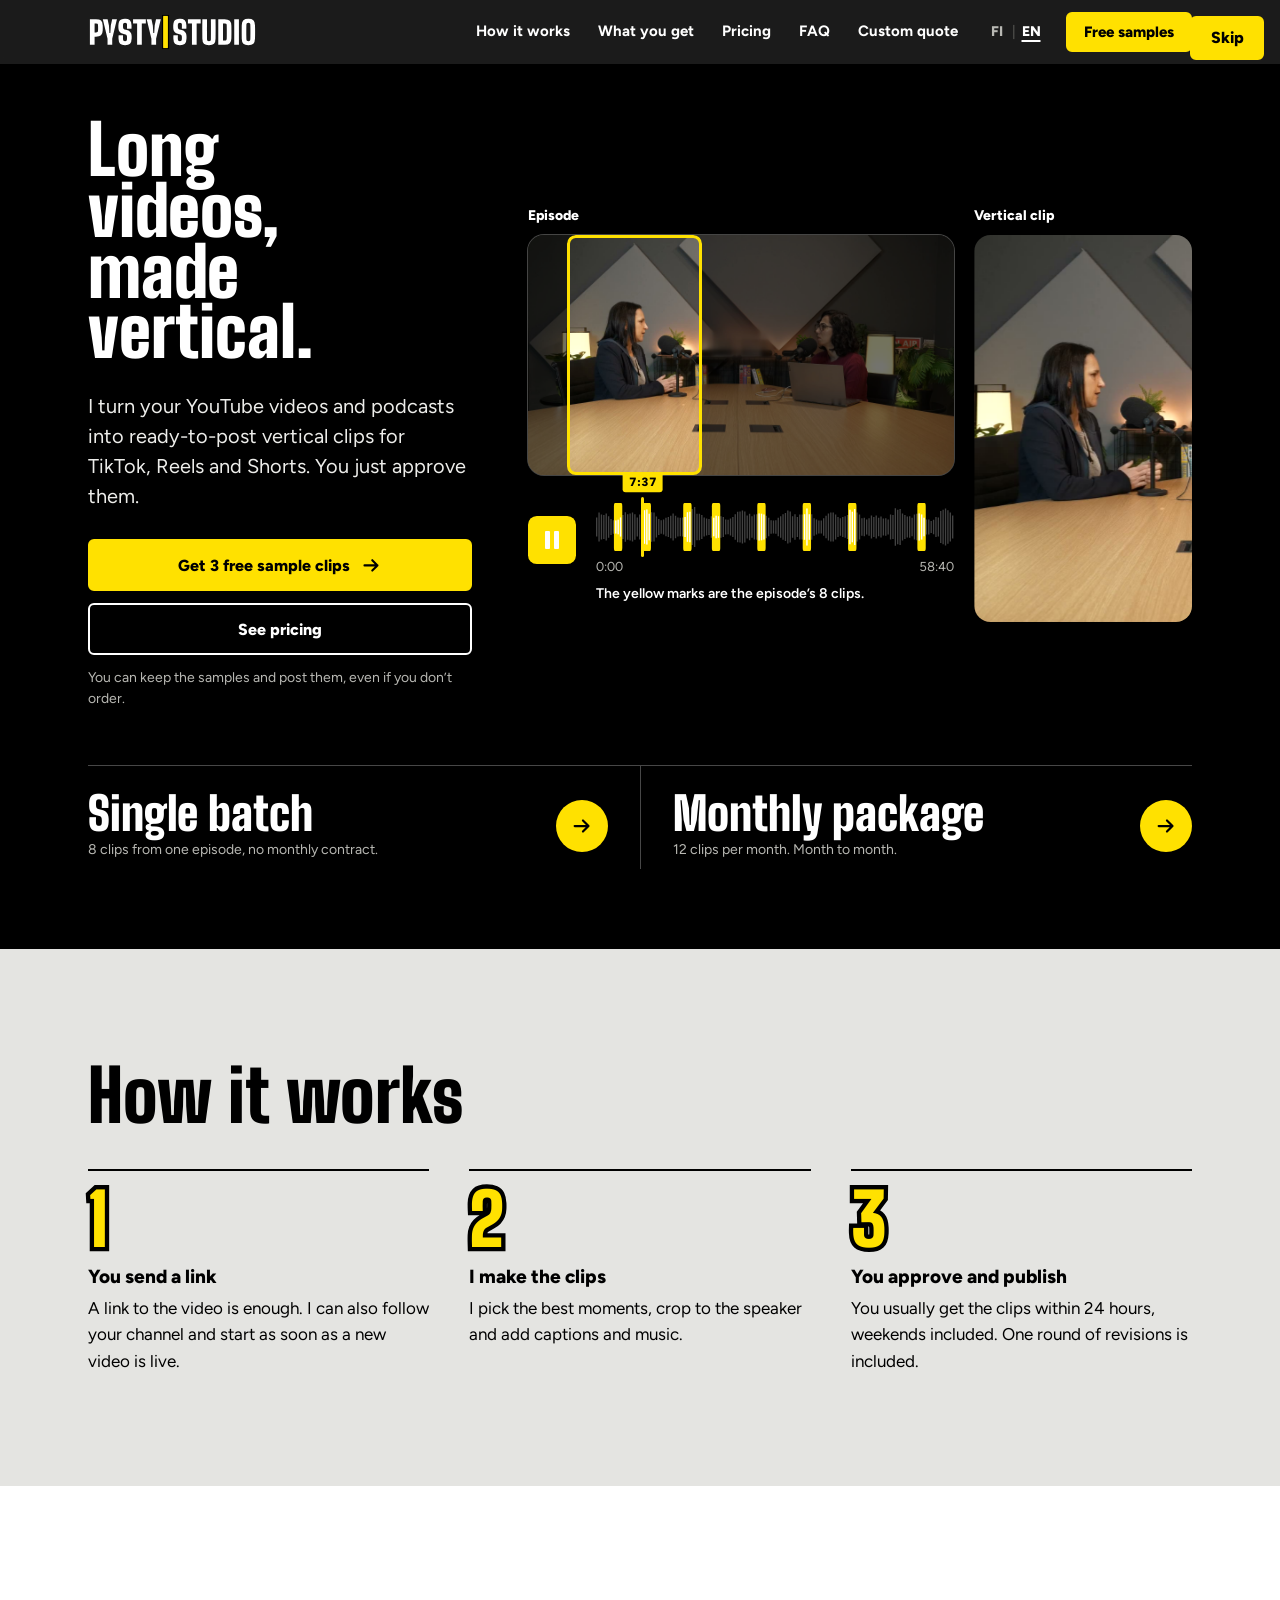
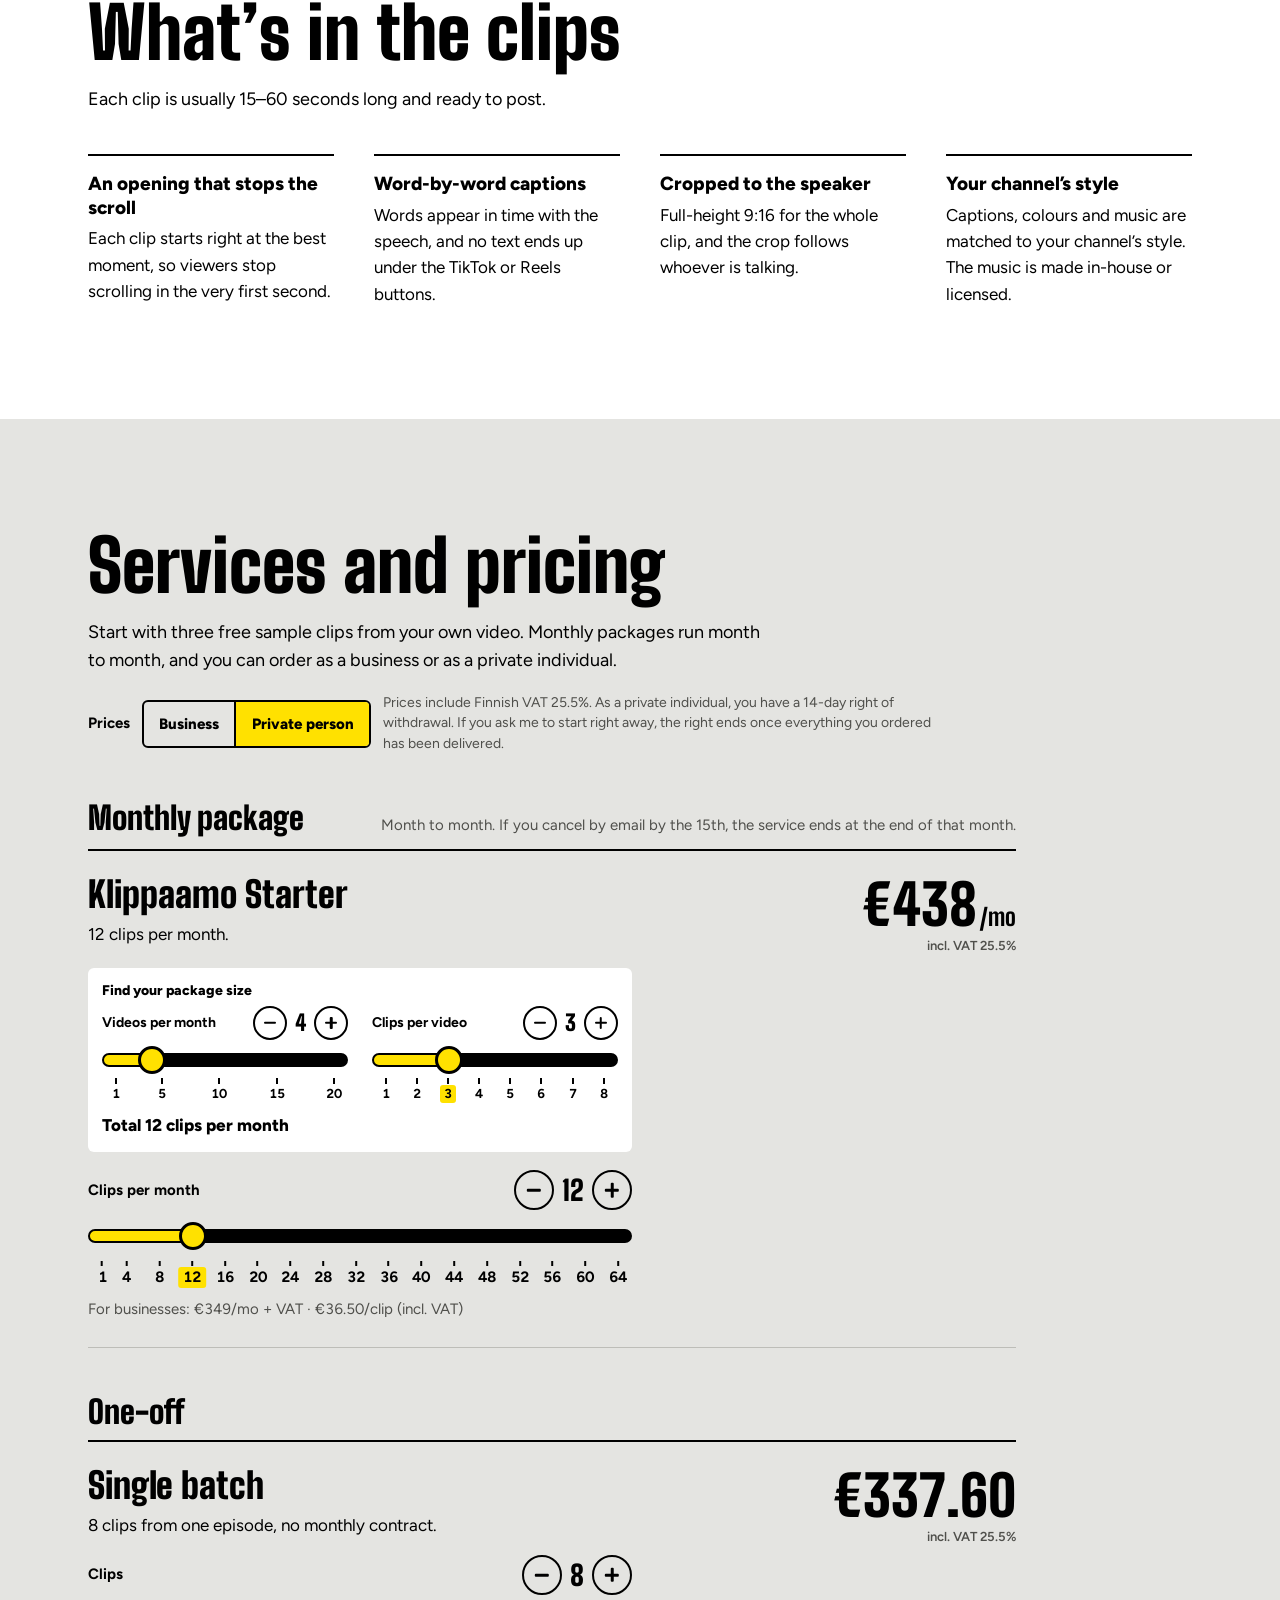
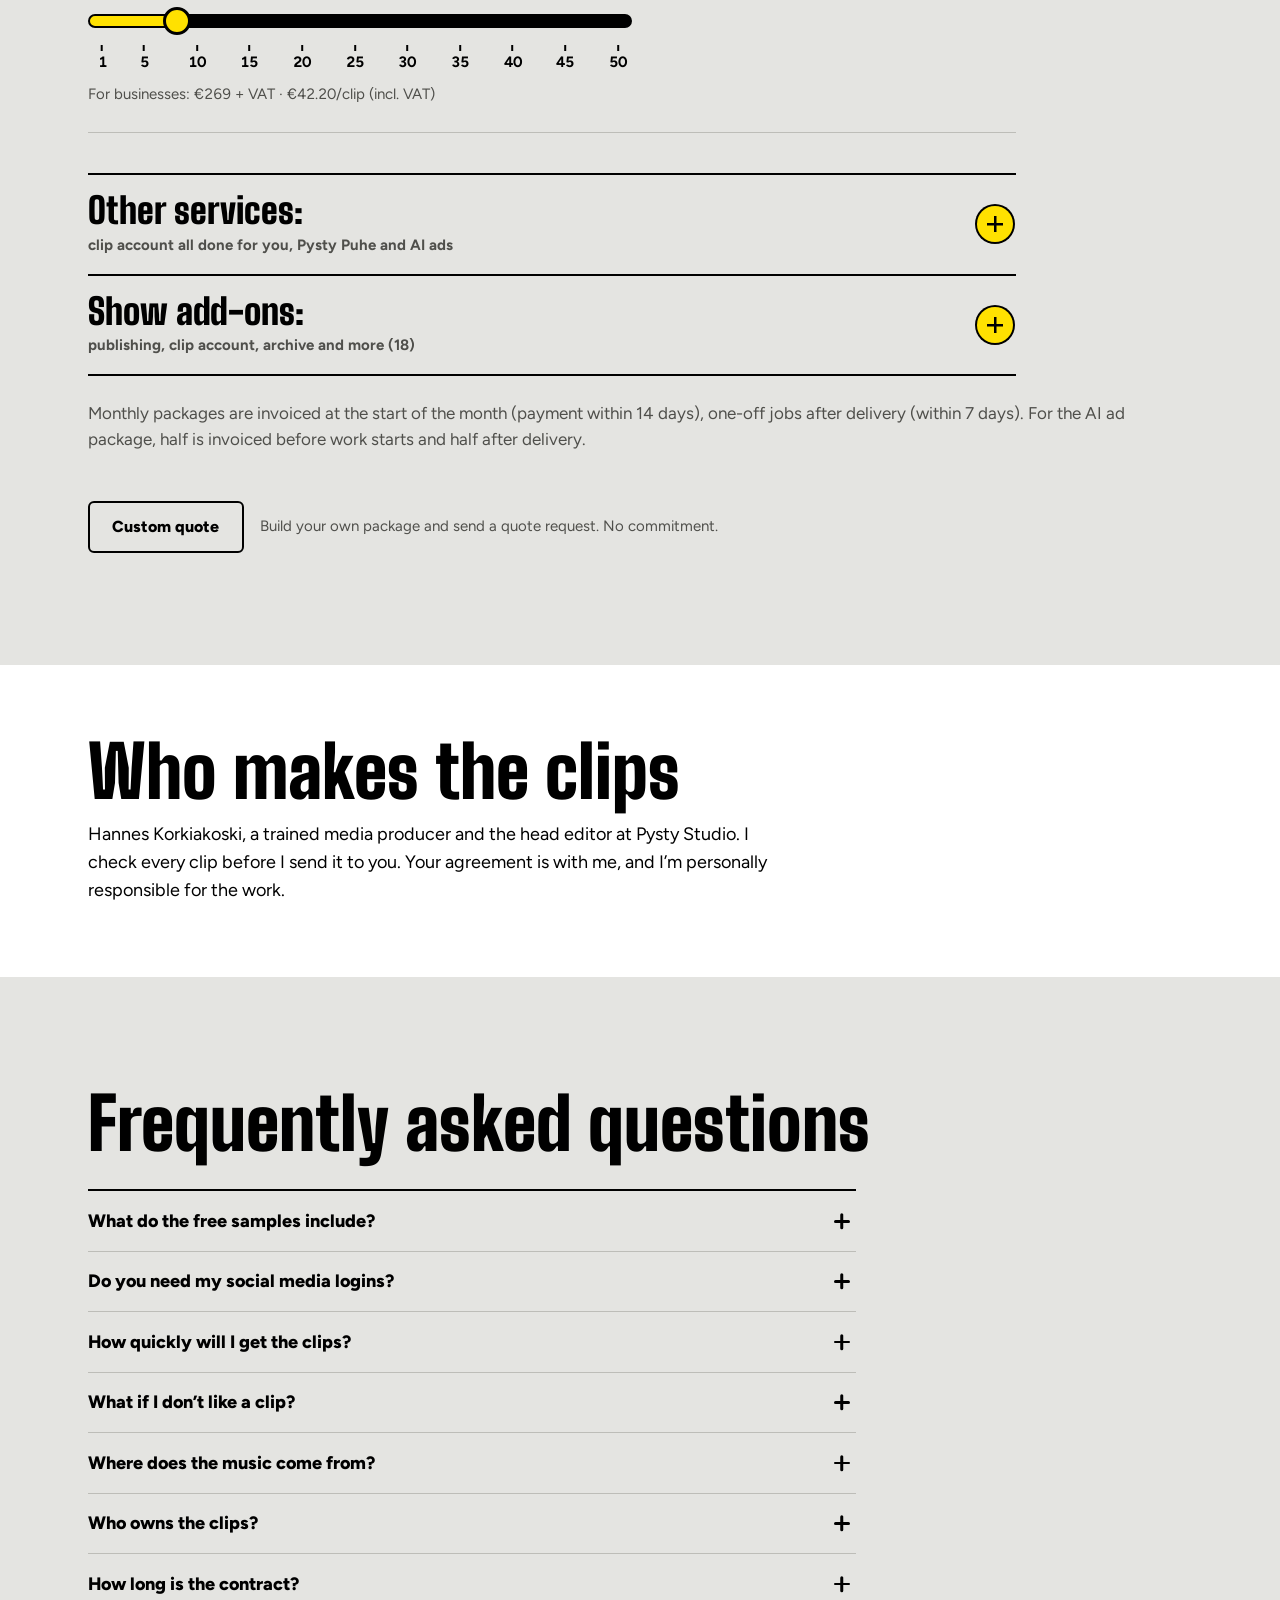
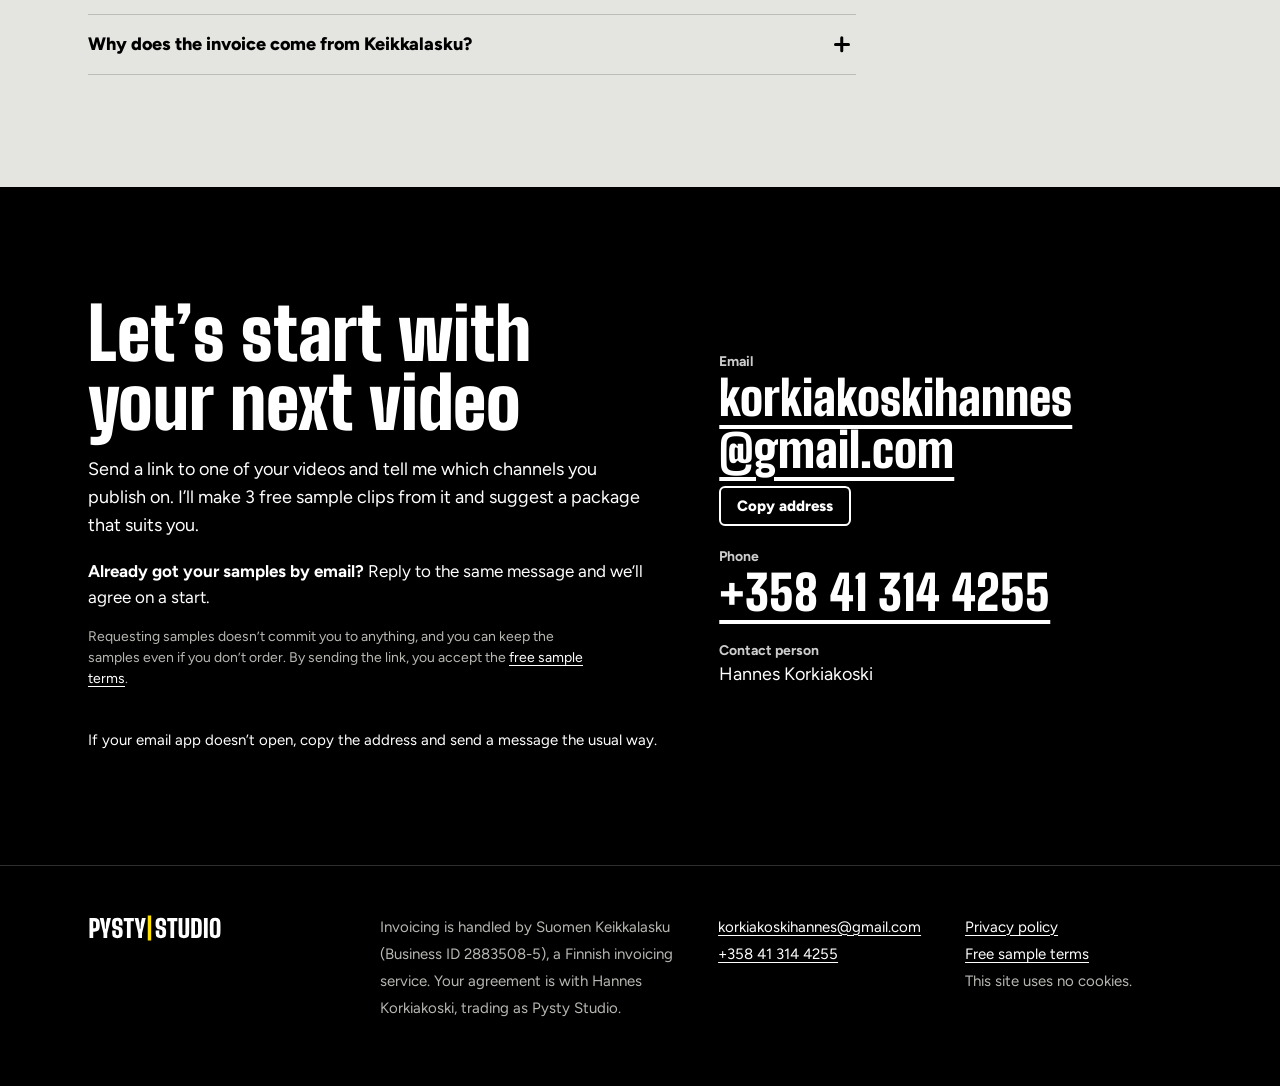
==== commit fa598a04: "Peruuttamisoikeuden tarkennus: oikeus päättyy, kun kaikki tilattu on toimitettu, jos asiakas pyytää " ====
--- a/en/index.html
+++ b/en/index.html
@@ -225,7 +225,7 @@
             <button type="button" data-hintatapa-nappi="yritys" aria-pressed="false">Business</button>
             <button type="button" data-hintatapa-nappi="kuluttaja" aria-pressed="true">Private person</button>
           </div>
-          <p class="valuutta-huomio" data-hintatapa-huomio data-kuluttaja="Prices include Finnish VAT 25.5%. As a private individual, you have a 14-day right of withdrawal." data-yritys="Prices exclude VAT. Finnish businesses: VAT 25.5% is added. EU businesses with a valid VAT number: 0% VAT (reverse charge). Businesses outside the EU: 0% VAT."></p>
+          <p class="valuutta-huomio" data-hintatapa-huomio data-kuluttaja="Prices include Finnish VAT 25.5%. As a private individual, you have a 14-day right of withdrawal. If you ask me to start right away, the right ends once everything you ordered has been delivered." data-yritys="Prices exclude VAT. Finnish businesses: VAT 25.5% is added. EU businesses with a valid VAT number: 0% VAT (reverse charge). Businesses outside the EU: 0% VAT."></p>
           <p class="piilotettu" data-hintatapa-ilmoitus aria-live="polite"></p>
         </div>
 
